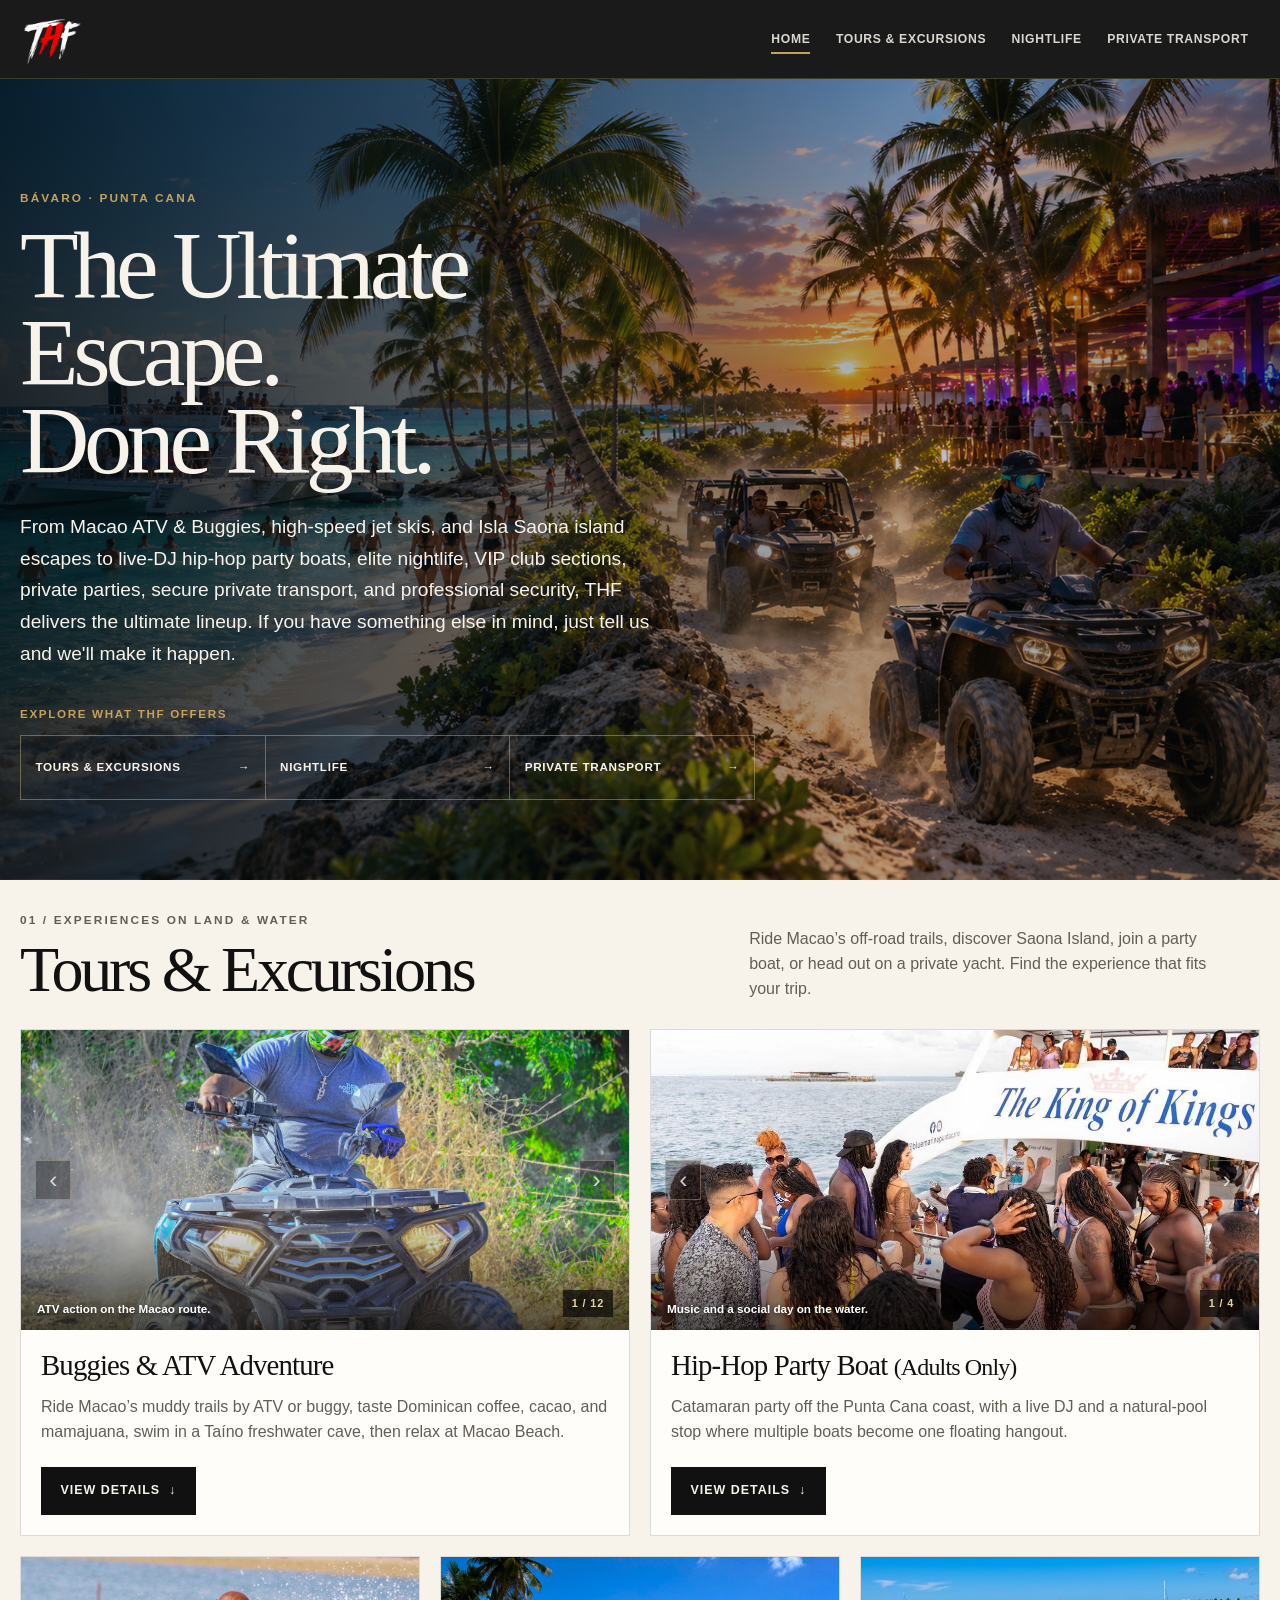
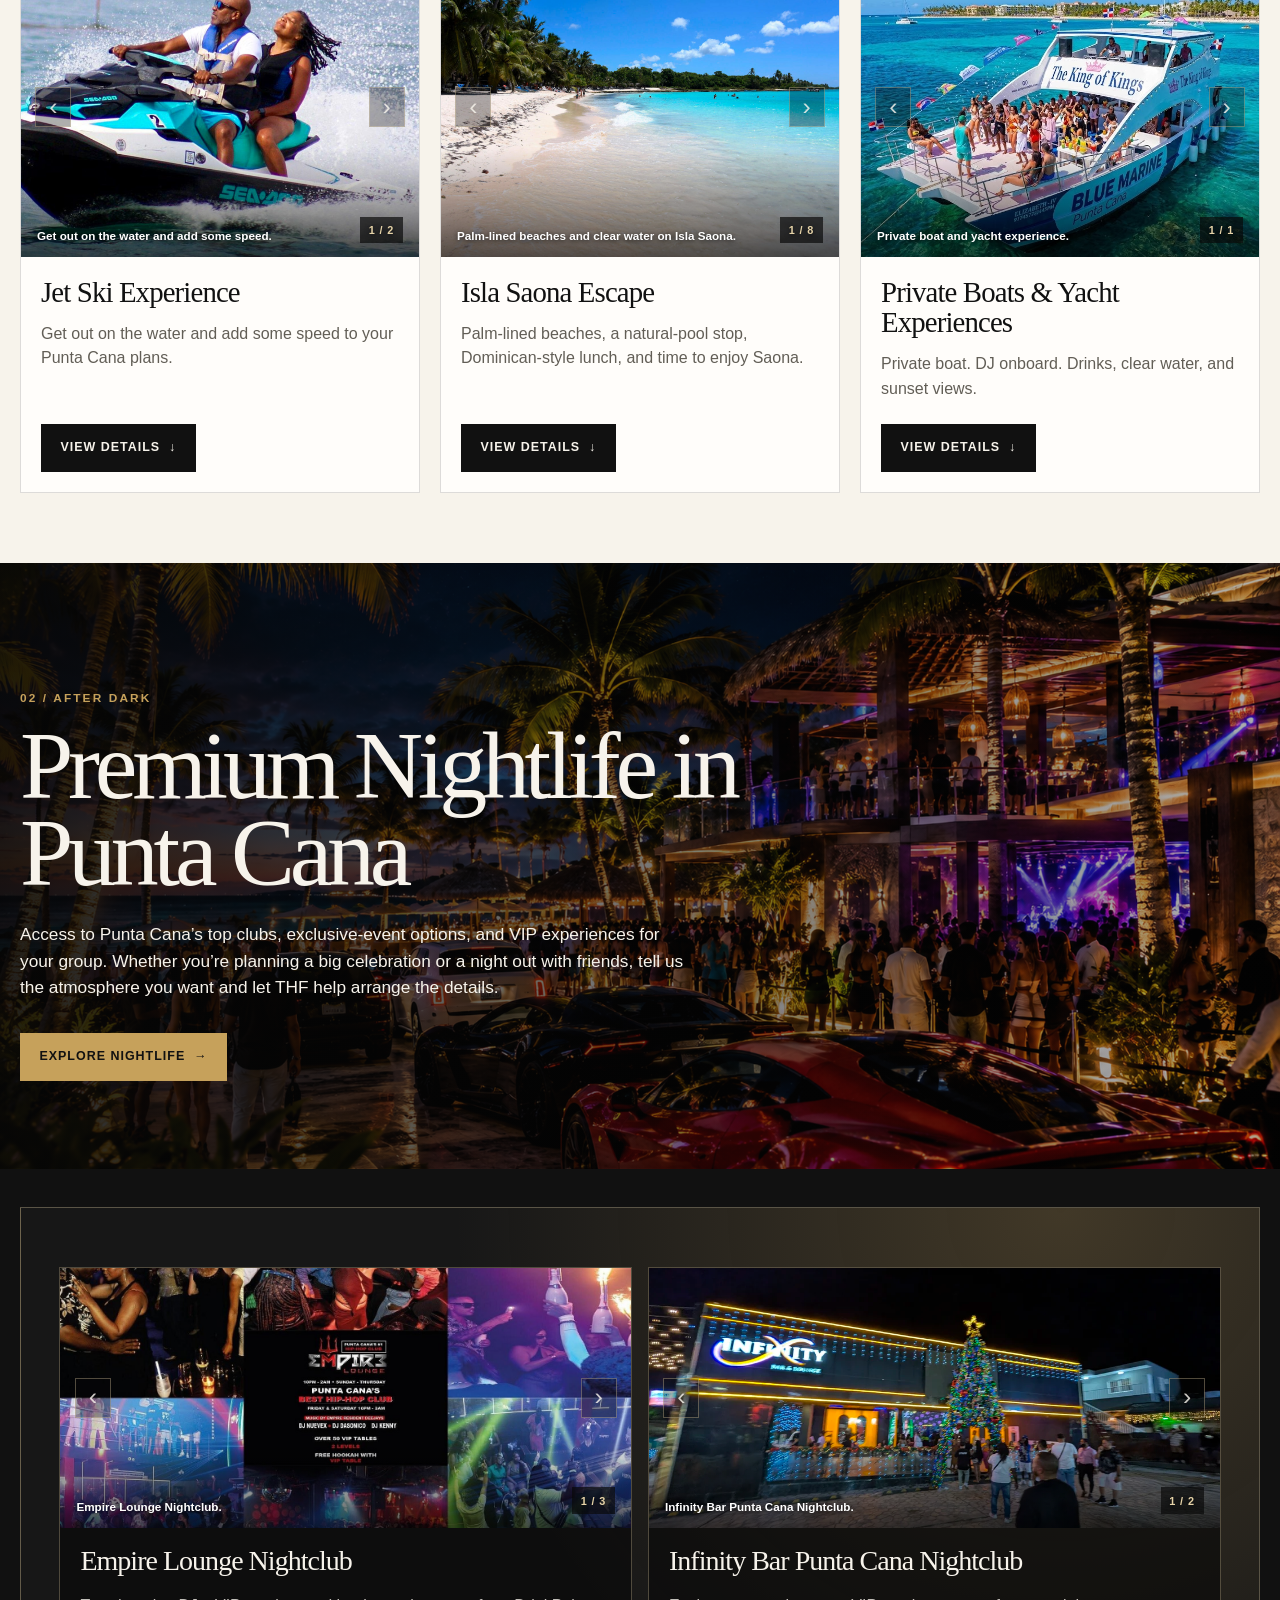
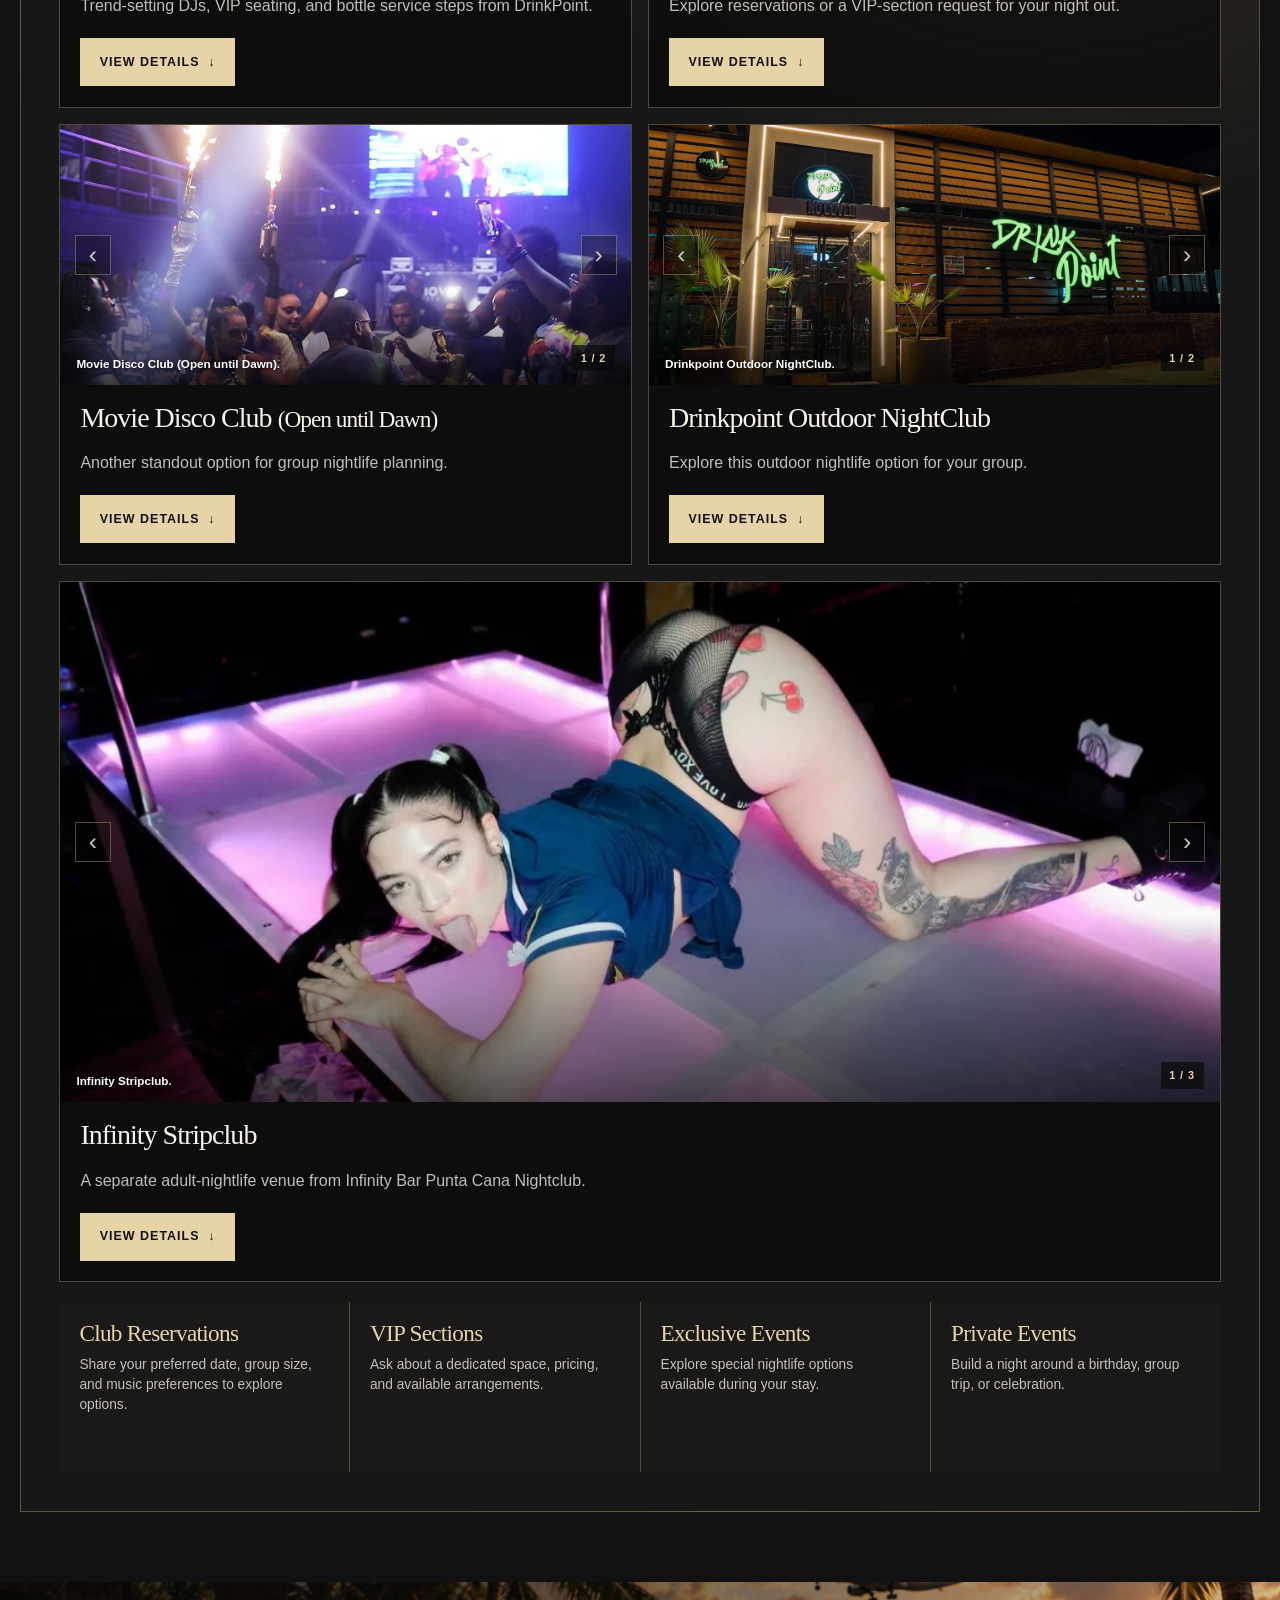
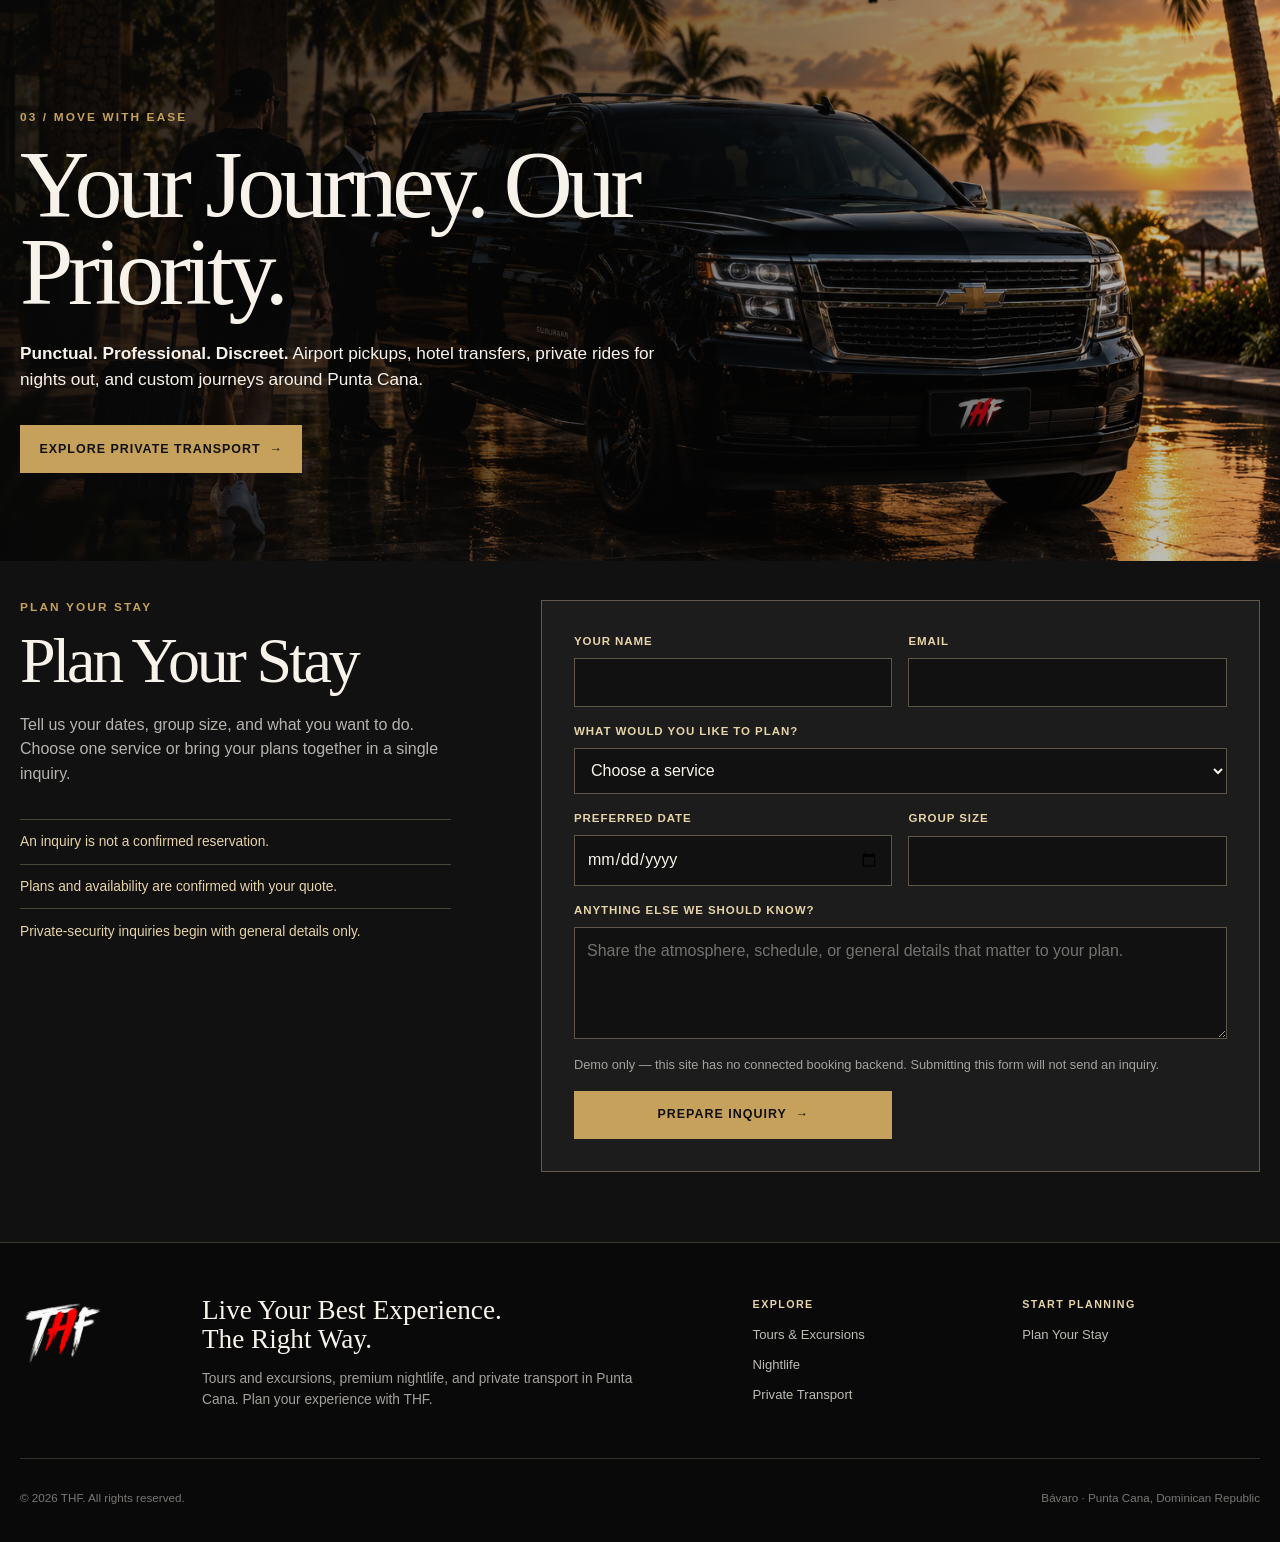
==== index.html @ d37fac27 "Add files via upload" ====
<!doctype html>
<html lang="en">
<head>
  <meta charset="utf-8">
  <meta name="viewport" content="width=device-width, initial-scale=1">
  <meta name="description" content="THF plans tours and excursions, premium nightlife, and private transport in Bávaro and Punta Cana.">
  <title>THF | Punta Cana Experiences</title>
  <link rel="stylesheet" href="styles.css">
  <script src="app.js" defer></script>
</head>
<body>
  <a class="skip-link" href="#main-content">Skip to content</a>
  <header class="site-header">
    <div class="nav-shell">
      <a class="brand" href="index.html" aria-label="THF home"><img src="public/images/THF_LOGO.png" alt="THF"></a>
      <button class="nav-toggle" type="button" data-nav-toggle aria-expanded="false" aria-controls="site-navigation" aria-label="Open navigation"><span></span><span></span><span></span></button>
      <nav class="site-nav" id="site-navigation" data-site-nav aria-label="Main navigation">
        <a href="index.html" aria-current="page">Home</a>
        <a href="tours.html">Tours &amp; Excursions</a>
        <a href="nightlife.html">Nightlife</a>
        <a href="transport.html">Private Transport</a>
      </nav>
    </div>
  </header>

  <main id="main-content" class="main">
    <section class="home-hero" aria-labelledby="hero-heading">
      <div class="hero-inner">
        <div class="hero-content">
          <p class="location">Bávaro · Punta Cana</p>
          <h1 id="hero-heading">The Ultimate Escape.<br>Done Right.</h1>
          <p class="hero-copy">From Macao ATV & Buggies, high-speed jet skis, and Isla Saona island escapes to live-DJ hip-hop party boats, elite nightlife, VIP club sections, private parties, secure private transport, and professional security, THF delivers the ultimate lineup. If you have something else in mind, just tell us and we'll make it happen.</p>
          <nav class="hero-explore" aria-label="Explore THF categories">
            <p>Explore what THF offers</p>
            <div>
              <a href="tours.html">Tours &amp; Excursions <span aria-hidden="true">→</span></a>
              <a href="nightlife.html">Nightlife <span aria-hidden="true">→</span></a>
              <a href="transport.html">Private Transport <span aria-hidden="true">→</span></a>
            </div>
          </nav>
        </div>
      </div>
    </section>

    <section class="section section--ivory" id="tours" aria-labelledby="tours-heading">
      <div class="shell">
        <div class="section-intro">
          <div>
            <p class="eyebrow">01 / Experiences on land &amp; water</p>
            <h2 id="tours-heading">Tours &amp; Excursions</h2>
          </div>
          <p>Ride Macao’s off-road trails, discover Saona Island, join a party boat, or head out on a private yacht. Find the experience that fits your trip.</p>
        </div>
        <div class="service-grid">
          <article class="service-card service-card--half">
            <button class="experience-preview" type="button" data-open-experience="buggies" aria-label="Open Buggies and ATV Adventure details and photos"><img src="public/images/atv1.jpeg" alt="Off-road buggy moving through a muddy trail" loading="lazy"></button>
            <div class="service-card__body">
              <h3>Buggies &amp; ATV Adventure</h3>
              <p>Ride Macao’s muddy trails by ATV or buggy, taste Dominican coffee, cacao, and mamajuana, swim in a Taíno freshwater cave, then relax at Macao Beach.</p>
              <button class="card-link card-link--button" type="button" data-open-experience="buggies">Explore the adventure <span aria-hidden="true">→</span></button>
            </div>
          </article>
          <article class="service-card service-card--half">
            <button class="experience-preview" type="button" data-open-experience="partyboat" aria-label="Open Hip-Hop Party Boat Adults Only details and photos"><img src="public/images/partyboat3.jpg" alt="Guests enjoying a DJ-led party boat on the water" loading="lazy"></button>
            <div class="service-card__body">
              <h3>Hip-Hop Party Boat <small>(Adults Only)</small></h3>
              <p>Catamaran party off the Punta Cana coast, with a live DJ and a natural-pool stop where multiple boats become one floating hangout.</p>
              <button class="card-link card-link--button" type="button" data-open-experience="partyboat">Explore the party boat <span aria-hidden="true">→</span></button>
            </div>
          </article>
          <article class="service-card">
            <button class="experience-preview" type="button" data-open-experience="jetski" aria-label="Open Jet Ski Experience details and photos"><img src="public/images/jetski.jpg" alt="Two riders on a Jet Ski in clear water" loading="lazy"></button>
            <div class="service-card__body">
              <h3>Jet Ski Experience</h3>
              <p>Get out on the water and add some speed to your Punta Cana plans.</p>
              <button class="card-link card-link--button" type="button" data-open-experience="jetski">Explore Jet Skis <span aria-hidden="true">→</span></button>
            </div>
          </article>
          <article class="service-card">
            <button class="experience-preview" type="button" data-open-experience="saona" aria-label="Open Isla Saona Escape details and photos"><img src="public/images/Isla Saona.jpg" alt="Palm-lined shoreline on Isla Saona" loading="lazy"></button>
            <div class="service-card__body">
              <h3>Isla Saona Escape</h3>
              <p>Palm-lined beaches, a natural-pool stop, Dominican-style lunch, and time to enjoy Saona.</p>
              <button class="card-link card-link--button" type="button" data-open-experience="saona">Explore Saona <span aria-hidden="true">→</span></button>
            </div>
          </article>
          <article class="service-card">
            <button class="experience-preview" type="button" data-open-experience="private-yacht" aria-label="Open Private Boats and Yacht Experiences details and photos"><img src="public/images/PrivateYath.avif" alt="Private yacht on clear water in Punta Cana" loading="lazy"></button>
            <div class="service-card__body">
              <h3>Private Boats &amp; Yacht Experiences</h3>
              <p>Private boat. DJ onboard. Drinks, clear water, and sunset views.</p>
              <button class="card-link card-link--button" type="button" data-open-experience="private-yacht">Explore private boats <span aria-hidden="true">→</span></button>
            </div>
          </article>
        </div>
      </div>
    </section>

    <section class="page-hero page-hero--dark page-hero--nightlife home-category-hero" id="nightlife" style="--hero-image: url('public/images/Nightlife.png');" aria-labelledby="nightlife-heading">
      <div class="page-hero-inner"><div class="page-hero-copy">
        <p class="eyebrow">02 / After dark</p>
        <h2 id="nightlife-heading">Premium Nightlife in Punta Cana</h2>
        <p>Access to Punta Cana’s top clubs, exclusive-event options, and VIP experiences for your group. Whether you’re planning a big celebration or a night out with friends, tell us the atmosphere you want and let THF help arrange the details.</p>
        <div class="nightlife-actions"><a class="button" href="nightlife.html">Explore Nightlife <span aria-hidden="true">→</span></a></div>
      </div></div>
    </section>

    <section class="section section--dark home-nightlife-details" aria-label="Nightlife venues and options">
      <div class="shell">
        <div class="nightlife-panel">
          <div class="nightlife-venue-grid" aria-label="Featured Punta Cana nightlife venues">
            <article class="nightlife-venue">
              <button class="experience-preview" type="button" data-open-experience="venue-empire" aria-label="Open Empire Lounge Nightclub details and photos"><img src="public/images/nightlife_Empire_Club.jpg" alt="Empire Lounge Nightclub nightlife scene" loading="lazy"></button>
              <div><h3>Empire Lounge Nightclub</h3><p>Trend-setting DJs, VIP seating, and bottle service steps from DrinkPoint.</p></div>
            </article>
            <article class="nightlife-venue">
              <button class="experience-preview" type="button" data-open-experience="venue-infinity" aria-label="Open Infinity Bar Punta Cana Nightclub details and photos"><img src="public/images/Nightlife_Infinity_Club.webp" alt="Infinity Bar Punta Cana Nightclub nightlife scene" loading="lazy"></button>
              <div><h3>Infinity Bar Punta Cana Nightclub</h3><p>Explore reservations or a VIP-section request for your night out.</p></div>
            </article>
            <article class="nightlife-venue">
              <button class="experience-preview" type="button" data-open-experience="venue-movie" aria-label="Open Movie Disco Club details and photos"><img src="public/images/nightlife_MOVIE_Club.jpg" alt="Movie Disco Club nightlife scene" loading="lazy"></button>
              <div><h3>Movie Disco Club <small>(Open until Dawn)</small></h3><p>Another standout option for group nightlife planning.</p></div>
            </article>
            <article class="nightlife-venue">
              <button class="experience-preview" type="button" data-open-experience="venue-drinkpoint" aria-label="Open Drinkpoint Outdoor NightClub details and photos"><img src="public/images/Nightlife_drinkpoint.webp" alt="Drinkpoint Outdoor NightClub nightlife scene" loading="lazy"></button>
              <div><h3>Drinkpoint Outdoor NightClub</h3><p>Explore this outdoor nightlife option for your group.</p></div>
            </article>
            <article class="nightlife-venue nightlife-venue--wide">
              <button class="experience-preview" type="button" data-open-experience="venue-infinity-stripclub" aria-label="Open Infinity Stripclub details and photos"><img src="public/images/Nightlife_Infinity_Stripclub.webp" alt="Infinity Stripclub interior" loading="lazy"></button>
              <div><h3>Infinity Stripclub</h3><p>A separate adult-nightlife venue from Infinity Bar Punta Cana Nightclub.</p></div>
            </article>
          </div>
          <div class="offer-grid" aria-label="Nightlife offerings">
            <div class="offer"><h3>Club Reservations</h3><p>Share your preferred date, group size, and music preferences to explore options.</p></div>
            <div class="offer"><h3>VIP Sections</h3><p>Ask about a dedicated space, pricing, and available arrangements.</p></div>
            <div class="offer"><h3>Exclusive Events</h3><p>Explore special nightlife options available during your stay.</p></div>
            <div class="offer"><h3>Private Events</h3><p>Build a night around a birthday, group trip, or celebration.</p></div>
          </div>
        </div>
      </div>
    </section>

    <section class="page-hero page-hero--transport home-category-hero" id="transport" style="--hero-image: url('public/images/transport2.png');" aria-labelledby="transport-heading">
      <div class="page-hero-inner"><div class="page-hero-copy">
        <p class="eyebrow">03 / Move with ease</p>
        <h2 id="transport-heading">Your Journey. Our Priority.</h2>
        <p><strong>Punctual. Professional. Discreet.</strong> Airport pickups, hotel transfers, private rides for nights out, and custom journeys around Punta Cana.</p>
        <div class="nightlife-actions"><a class="button" href="transport.html">Explore Private Transport <span aria-hidden="true">→</span></a></div>
      </div></div>
    </section>

    <section class="section inquiry-section" id="inquiry" aria-labelledby="inquiry-heading">
      <div class="shell inquiry-layout">
        <div>
          <p class="eyebrow">Plan Your Stay</p>
          <h2 id="inquiry-heading">Plan Your Stay</h2>
          <p>Tell us your dates, group size, and what you want to do. Choose one service or bring your plans together in a single inquiry.</p>
          <ul class="inquiry-trust">
            <li>An inquiry is not a confirmed reservation.</li>
            <li>Plans and availability are confirmed with your quote.</li>
            <li>Private-security inquiries begin with general details only.</li>
          </ul>
        </div>
        <form class="inquiry-form" data-inquiry-form novalidate>
          <div class="field"><label for="name">Your name</label><input id="name" name="name" autocomplete="name" required></div>
          <div class="field"><label for="email">Email</label><input id="email" name="email" type="email" autocomplete="email" required></div>
          <div class="field field--wide"><label for="service">What would you like to plan?</label>
            <select id="service" name="service" data-service-select required>
              <option value="">Choose a service</option>
              <optgroup label="Tours & Excursions"><option value="buggies-atv">Buggies &amp; ATV Adventure</option><option value="hip-hop-party-boat">Hip-Hop Party Boat (Adults Only)</option><option value="private-yacht">Private Boats &amp; Yacht Experiences</option><option value="jet-ski">Jet Ski Experience</option><option value="isla-saona">Isla Saona Escape</option></optgroup>
              <optgroup label="Nightlife"><option value="club-reservations">Club Reservations</option><option value="vip-sections">VIP Sections</option><option value="private-events">Exclusive Events &amp; Private Celebrations</option><option value="private-security">Private Security</option></optgroup>
              <optgroup label="Private Transport"><option value="airport-pickup">Airport Pickup</option><option value="hotel-transfer">Hotel Transfer</option><option value="night-out-ride">Private Ride for a Night Out</option><option value="custom-journey">Custom Journey</option></optgroup>
            </select>
          </div>
          <div class="field"><label for="date">Preferred date</label><input id="date" name="date" type="date" required></div>
          <div class="field"><label for="group-size">Group size</label><input id="group-size" name="group-size" type="number" min="1" inputmode="numeric" required></div>
          <div class="field field--wide" data-private-boat-field hidden><label for="occasion">Occasion</label><input id="occasion" name="occasion" data-required-for-boat="true" placeholder="Celebration, relaxed cruise, sunset plan…"></div>
          <div class="field field--wide" data-private-boat-field hidden><label for="sunset">Sunset preference <span aria-label="optional">(optional)</span></label><select id="sunset" name="sunset"><option value="">No preference</option><option>Interested in a sunset experience</option><option>Daytime experience preferred</option></select></div>
          <div class="field" data-route-field hidden><label for="pickup">Pickup</label><input id="pickup" name="pickup" data-required-for-route="true" placeholder="Airport, hotel, or starting point"></div>
          <div class="field" data-route-field hidden><label for="destination">Destination</label><input id="destination" name="destination" data-required-for-route="true" placeholder="Where you need to go"></div>
          <div class="field field--wide"><label for="details">Anything else we should know?</label><textarea id="details" name="details" placeholder="Share the atmosphere, schedule, or general details that matter to your plan."></textarea></div>
          <p class="form-note">Demo only — this site has no connected booking backend. Submitting this form will not send an inquiry.</p>
          <button class="button" type="submit">Prepare inquiry <span aria-hidden="true">→</span></button>
          <p class="form-status" data-form-status tabindex="-1" hidden aria-live="polite"></p>
        </form>
      </div>
    </section>
  </main>

  <footer class="site-footer">
    <div class="footer-shell">
      <div class="footer-top">
        <a class="footer-brand" href="index.html" aria-label="THF home"><img src="public/images/THF_LOGO.png" alt="THF"></a>
        <div><p class="footer-claim">Live Your Best Experience.<br>The Right Way.</p><p class="footer-copy">Tours and excursions, premium nightlife, and private transport in Punta Cana. Plan your experience with THF.</p></div>
        <div class="footer-links"><strong>Explore</strong><a href="tours.html">Tours &amp; Excursions</a><a href="nightlife.html">Nightlife</a><a href="transport.html">Private Transport</a></div>
        <div class="footer-links"><strong>Start planning</strong><a href="#inquiry">Plan Your Stay</a></div>
      </div>
      <div class="footer-bottom"><p>© <span data-current-year>2026</span> THF. All rights reserved.</p><p>Bávaro · Punta Cana, Dominican Republic</p></div>
    </div>
  </footer>
</body>
</html>
---- styles.css ----
:root {
  --gold: #c6a15b;
  --champagne: #e6d3a8;
  --deep-gold: #806025;
  --ink: #111111;
  --charcoal: #242424;
  --ivory: #f7f3eb;
  --line: rgba(17, 17, 17, 0.14);
  --muted: #625e56;
  --display: Georgia, 'Times New Roman', serif;
  --sans: 'Segoe UI', Arial, sans-serif;
  color-scheme: light;
}

* { box-sizing: border-box; }
html { scroll-behavior: smooth; }
body {
  margin: 0;
  min-width: 320px;
  background: var(--ivory);
  color: var(--ink);
  font-family: var(--sans);
  font-size: 16px;
  line-height: 1.55;
}
body.menu-open { overflow: hidden; }
img { display: block; max-width: 100%; }
a { color: inherit; text-decoration: none; }
button, input, select, textarea { font: inherit; }
button { cursor: pointer; }
:focus-visible { outline: 3px solid var(--gold); outline-offset: 3px; }

.skip-link {
  position: absolute;
  z-index: 200;
  top: -4rem;
  left: 1rem;
  background: var(--gold);
  color: var(--ink);
  padding: .75rem 1rem;
  font-weight: 800;
}
.skip-link:focus { top: 1rem; }

.site-header {
  position: sticky;
  z-index: 100;
  top: 0;
  background: rgba(17, 17, 17, .96);
  border-bottom: 1px solid rgba(230, 211, 168, .18);
}
.nav-shell {
  width: min(1240px, calc(100% - 2.5rem));
  min-height: 78px;
  margin: 0 auto;
  display: flex;
  align-items: center;
  gap: 1.25rem;
}
.brand {
  width: 80px;
  height: 52px;
  display: grid;
  align-items: center;
  flex: 0 0 auto;
}
.brand img { max-height: 52px; width: auto; object-fit: contain; }
.nav-toggle {
  display: none;
  width: 48px;
  height: 42px;
  margin-left: auto;
  padding: 0;
  color: var(--ivory);
  background: transparent;
  border: 1px solid rgba(230, 211, 168, .45);
}
.nav-toggle span { display: block; width: 19px; height: 1px; margin: 4px auto; background: currentColor; }
.site-nav { display: flex; align-items: center; gap: .15rem; margin-left: auto; }
.site-nav a {
  position: relative;
  padding: 1.05rem .72rem;
  color: rgba(247, 243, 235, .87);
  font-size: .76rem;
  font-weight: 800;
  letter-spacing: .055em;
  text-transform: uppercase;
}
.site-nav a::after {
  position: absolute;
  right: .72rem;
  bottom: .7rem;
  left: .72rem;
  height: 2px;
  content: '';
  background: var(--gold);
  transform: scaleX(0);
  transform-origin: left;
  transition: transform .2s ease;
}
.site-nav a:hover::after, .site-nav a[aria-current='page']::after { transform: scaleX(1); }
.nav-cta { margin-left: .45rem; }

.button {
  display: inline-flex;
  align-items: center;
  justify-content: center;
  min-height: 48px;
  gap: .55rem;
  padding: .8rem 1.15rem;
  border: 1px solid var(--gold);
  color: var(--ink);
  background: var(--gold);
  font-size: .78rem;
  font-weight: 900;
  letter-spacing: .08em;
  text-align: center;
  text-transform: uppercase;
  transition: background .2s ease, border-color .2s ease, color .2s ease, transform .2s ease;
}
.button:hover { transform: translateY(-2px); background: var(--champagne); border-color: var(--champagne); }
.button--outline { color: var(--ivory); background: transparent; border-color: rgba(247, 243, 235, .7); }
.button--outline:hover { color: var(--ink); background: var(--ivory); border-color: var(--ivory); }
.button--dark { color: var(--ivory); background: var(--ink); border-color: var(--ink); }
.button--dark:hover { color: var(--ink); background: var(--champagne); border-color: var(--champagne); }
.button--small { min-height: 40px; padding: .62rem .8rem; font-size: .68rem; }

.page-hero, .home-hero { color: var(--ivory); background-color: var(--ink); }
.home-hero {
  position: relative;
  min-height: min(790px, calc(100svh - 78px));
  display: grid;
  isolation: isolate;
  overflow: hidden;
  background-image: linear-gradient(90deg, rgba(5, 12, 15, .86) 0%, rgba(5, 12, 15, .58) 42%, rgba(5, 12, 15, .25) 73%, rgba(5, 12, 15, .51) 100%), url('public/images/THFMainpage.png');
  background-position: center;
  background-size: cover;
}
.hero-inner {
  width: min(1240px, calc(100% - 2.5rem));
  margin: auto;
  padding: 7rem 0 5rem;
}
.hero-content { max-width: 735px; }
.location, .eyebrow {
  margin: 0 0 1rem;
  color: var(--gold);
  font-size: .74rem;
  font-weight: 900;
  letter-spacing: .18em;
  line-height: 1.25;
  text-transform: uppercase;
}
.hero-content h1, .page-hero h1, h2, h3 { font-family: var(--display); }
.hero-content h1 {
  max-width: 680px;
  margin: 0;
  font-size: clamp(3.4rem, 7.5vw, 6.7rem);
  font-weight: 400;
  letter-spacing: -.055em;
  line-height: .91;
}
.hero-copy {
  max-width: 650px;
  margin: 1.7rem 0 0;
  font-size: clamp(1rem, 1.5vw, 1.2rem);
  line-height: 1.65;
}
.hero-actions { display: flex; flex-wrap: wrap; gap: .8rem; margin-top: 2rem; }
.hero-ledger { display: flex; flex-wrap: wrap; gap: .55rem .8rem; margin: 3.1rem 0 0; padding: 0; list-style: none; }
.hero-ledger li { padding-right: .8rem; border-right: 1px solid rgba(230, 211, 168, .48); color: var(--champagne); font-size: .72rem; font-weight: 800; letter-spacing: .09em; text-transform: uppercase; }
.hero-ledger li:last-child { border: 0; }
.hero-explore { margin-top: 2.25rem; }
.hero-explore > p { margin: 0 0 .7rem; color: var(--gold); font-size: .73rem; font-weight: 900; letter-spacing: .14em; text-transform: uppercase; }
.hero-explore > div { display: grid; grid-template-columns: repeat(3, minmax(0, 1fr)); border-top: 1px solid rgba(230,211,168,.38); border-left: 1px solid rgba(230,211,168,.38); }
.hero-explore a { display: flex; min-height: 64px; align-items: center; justify-content: space-between; gap: .6rem; padding: .8rem .9rem; border-right: 1px solid rgba(230,211,168,.38); border-bottom: 1px solid rgba(230,211,168,.38); color: var(--ivory); font-size: .73rem; font-weight: 900; letter-spacing: .06em; line-height: 1.2; text-transform: uppercase; transition: color .2s ease, background .2s ease; }
.hero-explore a:hover { color: var(--ink); background: var(--gold); }
.footer-explore { padding-block: clamp(3.4rem, 6vw, 5rem); }
.footer-explore .hero-explore { margin: 0; }

.page-hero {
  position: relative;
  overflow: hidden;
  background-image: linear-gradient(90deg, rgba(17,17,17,.94), rgba(17,17,17,.56)), var(--hero-image, none);
  background-position: center;
  background-size: cover;
}
.page-hero--dark { background-image: radial-gradient(circle at 80% 10%, rgba(198,161,91,.28), transparent 28%), linear-gradient(120deg, #080808, #25211a 62%, #111); }
.page-hero--nightlife { background-image: linear-gradient(90deg, rgba(6,6,6,.89) 0%, rgba(6,6,6,.57) 45%, rgba(6,6,6,.3)), var(--hero-image, none); }
.page-hero--light { color: var(--ink); background: linear-gradient(90deg, rgba(247,243,235,.96) 0%, rgba(247,243,235,.76) 44%, rgba(247,243,235,.12) 100%), var(--hero-image, none); background-position: center; background-size: cover; }
.page-hero--transport {
  color: var(--ivory);
  background-image: linear-gradient(90deg, rgba(8,8,8,.90) 0%, rgba(8,8,8,.59) 44%, rgba(8,8,8,.20)), var(--hero-image, none);
  background-repeat: no-repeat;
  background-position: center 68%;
  background-size: cover;
}
.page-hero-inner { width: min(1240px, calc(100% - 2.5rem)); min-height: 485px; margin: 0 auto; padding: 8rem 0 5.5rem; display: flex; align-items: flex-end; }
.page-hero-copy { max-width: 720px; }
.page-hero h1 { margin: 0; font-size: clamp(3.2rem, 7.6vw, 6rem); font-weight: 400; letter-spacing: -.055em; line-height: .91; }
.home-category-hero h2 { max-width: 720px; margin: 0; font-size: clamp(3.2rem, 7.6vw, 6rem); font-weight: 400; letter-spacing: -.055em; line-height: .91; }
.page-hero p:not(.eyebrow) { max-width: 670px; margin: 1.5rem 0 0; font-size: 1.08rem; }
.page-hero--light .eyebrow { color: var(--deep-gold); }

.main { overflow: hidden; }
.section { padding: clamp(3.1rem, 5.5vw, 5.75rem) 0; }
.section--ivory { background: var(--ivory); }
.section--white { background: #fffdfa; }
.section--dark { color: var(--ivory); background: var(--ink); }
.section--charcoal { color: var(--ivory); background: var(--charcoal); }
.page-hero + .section { padding-top: clamp(1.6rem, 3vw, 2.75rem); }
#tours { padding-top: clamp(1.75rem, 3.5vw, 3.25rem); }
.shell { width: min(1240px, calc(100% - 2.5rem)); margin: 0 auto; }
.section-intro { display: grid; grid-template-columns: minmax(0, 1fr) minmax(250px, .75fr); gap: 1.5rem 3rem; align-items: end; margin-bottom: 1.75rem; }
.section-intro--narrow { grid-template-columns: minmax(0, 780px); }
.section-intro .eyebrow { position: relative; top: -.75rem; }
.section-intro h2, .content-title h2 { max-width: 760px; margin: 0; font-size: clamp(2.5rem, 5vw, 4.5rem); font-weight: 400; letter-spacing: -.05em; line-height: .97; }
.section-intro p { max-width: 470px; margin: 0; color: var(--muted); }
.section--dark .section-intro p, .section--charcoal .section-intro p { color: rgba(247,243,235,.71); }
.section--dark .eyebrow, .section--charcoal .eyebrow { color: var(--champagne); }
.content-title { max-width: 780px; }
.content-title p { max-width: 690px; margin: 1.4rem 0 0; font-size: 1.1rem; }

.service-grid { display: grid; grid-template-columns: repeat(12, minmax(0, 1fr)); gap: 1.25rem; }
.service-card { grid-column: span 4; min-height: 390px; display: flex; flex-direction: column; overflow: hidden; background: #fffdfa; border: 1px solid var(--line); }
.service-card--wide { grid-column: span 8; }
.service-card--half { grid-column: span 6; }
.service-card--slim { min-height: 0; }
.service-card__image, .media-frame { position: relative; overflow: hidden; background: var(--charcoal); }
.service-card__image { min-height: 225px; }
.service-card__image img, .media-frame img { width: 100%; height: 100%; object-fit: contain; background: #111; }
.service-card__body { display: flex; flex: 1; flex-direction: column; padding: 1.25rem; }
.service-card__body > .inline-details-trigger { align-self: flex-start; margin-top: auto; }
.service-number { margin: 0 0 .7rem; color: var(--deep-gold); font-size: .72rem; font-weight: 900; letter-spacing: .14em; }
.service-card h3 { margin: 0; font-size: 1.8rem; font-weight: 400; letter-spacing: -.03em; line-height: 1.05; }
.service-card p { margin: .9rem 0 1.4rem; color: var(--muted); }
.card-link { display: inline-flex; align-items: center; gap: .55rem; margin-top: auto; color: var(--deep-gold); font-size: .76rem; font-weight: 900; letter-spacing: .08em; text-transform: uppercase; }
.card-link--button { padding: 0; border: 0; background: transparent; text-align: left; }
.card-link:hover { color: var(--ink); }
.card-link span { font-size: 1.2em; }

.experience-preview {
  position: relative;
  display: block;
  width: 100%;
  min-height: 250px;
  padding: 0;
  overflow: hidden;
  border: 0;
  color: var(--ivory);
  background: #111;
  cursor: zoom-in;
}
.experience-preview img { width: 100%; height: 100%; min-height: 250px; object-fit: contain; background: #111; transition: transform .28s ease; }
.experience-preview::after {
  position: absolute;
  right: 1rem;
  bottom: 1rem;
  padding: .55rem .7rem;
  content: 'View experience + photos';
  color: var(--ink);
  background: var(--gold);
  font-size: .64rem;
  font-weight: 900;
  letter-spacing: .09em;
  text-transform: uppercase;
  opacity: 0;
  transform: translateY(6px);
  transition: opacity .2s ease, transform .2s ease;
}
.experience-preview:hover img, .experience-preview:focus-visible img { transform: scale(1.025); }
.experience-preview:hover::after, .experience-preview:focus-visible::after { opacity: 1; transform: translateY(0); }
.experience-preview--tall, .experience-preview--tall img { min-height: 340px; }
.experience-gallery { position: relative; display: grid; height: 300px; min-height: 0; overflow: hidden; place-items: center; background: transparent; }
.experience-gallery--tall { height: 340px; }
.experience-gallery--feature { height: 520px; }
.experience-gallery--transport { height: 410px; background: #ded9d0; }
.nightlife-venue .experience-gallery { height: 260px; }
.experience-gallery::after { position: absolute; right: 0; bottom: 0; left: 0; z-index: 1; height: 36%; content: ''; pointer-events: none; background: linear-gradient(0deg, rgba(0,0,0,.66), transparent); }
.experience-gallery__image { width: 100%; height: 100%; min-height: 0; padding: 0; border: 0; background: transparent; cursor: zoom-in; }
.experience-gallery__image img { width: 100%; height: 100%; min-height: 0; object-fit: cover; background: transparent; }
.experience-gallery__previous, .experience-gallery__next { position: absolute; z-index: 2; top: 50%; display: grid; width: 36px; height: 40px; place-items: center; padding: 0; border: 1px solid rgba(230,211,168,.34); color: rgba(247,243,235,.82); background: rgba(8,8,8,.32); font-size: 1.55rem; line-height: 1; transform: translateY(-50%); }
.experience-gallery__previous { left: .9rem; }
.experience-gallery__next { right: .9rem; }
.experience-gallery__previous:hover, .experience-gallery__next:hover { color: var(--ink); background: rgba(230,211,168,.95); border-color: var(--champagne); }
.experience-gallery__close { display: none; position: absolute; z-index: 3; top: 1rem; right: 1rem; width: 42px; height: 42px; place-items: center; padding: 0; border: 1px solid rgba(230,211,168,.5); color: var(--ivory); background: rgba(8,8,8,.48); font-size: 2rem; font-weight: 300; line-height: 1; }
.experience-gallery__close:hover { color: var(--ink); background: var(--champagne); }
.experience-gallery__caption, .experience-gallery__counter { position: absolute; z-index: 2; bottom: .85rem; margin: 0; color: #fff; font-size: .73rem; font-weight: 700; line-height: 1.35; text-shadow: 0 1px 5px rgba(0,0,0,.75); }
.experience-gallery__caption { left: 1rem; max-width: calc(100% - 7rem); }
.experience-gallery__counter { right: 1rem; padding: .38rem .55rem; color: var(--champagne); background: rgba(8,8,8,.68); font-size: .68rem; letter-spacing: .08em; }
.service-card .experience-gallery p.experience-gallery__caption, .experience-card .experience-gallery p.experience-gallery__caption, .nightlife-venue .experience-gallery p.experience-gallery__caption { position: absolute; z-index: 2; bottom: .85rem; left: 1rem; display: block; max-width: calc(100% - 7rem); margin: 0; color: #fff; font-size: .73rem; font-weight: 700; line-height: 1.35; text-align: left; text-shadow: 0 1px 5px rgba(0,0,0,.75); }
.service-card .experience-gallery p.experience-gallery__counter, .experience-card .experience-gallery p.experience-gallery__counter, .nightlife-venue .experience-gallery p.experience-gallery__counter { position: absolute; z-index: 2; right: 1rem; bottom: .85rem; margin: 0; color: var(--champagne); }
.experience-gallery:fullscreen { width: 100vw; height: 100vh; max-width: none; max-height: none; background: #050505; }
.experience-gallery:fullscreen .experience-gallery__image, .experience-gallery:fullscreen .experience-gallery__image img { min-height: 100vh; }
.experience-gallery:fullscreen .experience-gallery__image img { object-fit: contain; }
.experience-gallery:fullscreen .experience-gallery__close { display: grid; }
.inline-experience-actions { display: flex; flex-wrap: wrap; gap: .7rem; margin-top: 1.2rem; }
.inline-experience-details { margin-top: 1.35rem; padding-top: 1.3rem; border-top: 1px solid currentColor; }
.inline-experience-details h4 { margin: 0 0 .8rem; font-family: var(--display); font-size: 1.45rem; font-weight: 400; }
.inline-experience-details p { margin: 0 0 .9rem; }
.inline-experience-details__included-heading { margin: 1.25rem 0 .45rem; color: var(--deep-gold); font-family: var(--sans); font-size: .72rem; font-weight: 900; letter-spacing: .1em; text-transform: uppercase; }
.inline-experience-details ul { display: grid; gap: .45rem; margin: 1rem 0; padding: 0; list-style: none; }
.inline-experience-details li { padding-top: .55rem; border-top: 1px solid rgba(128,96,37,.3); }
.inline-experience-details__note { padding: .75rem .9rem; border-left: 3px solid var(--gold); background: rgba(230,211,168,.14); font-size: .86rem; }
.inline-quick-plan { display: grid; gap: .8rem; margin-top: 1.2rem; padding: 1rem; border: 1px solid rgba(128,96,37,.3); background: rgba(230,211,168,.1); }
.inline-quick-plan h5 { margin: 0; font-size: 1rem; font-weight: 800; }
.inline-quick-plan__fields { display: grid; grid-template-columns: repeat(2, minmax(0, 1fr)); gap: .7rem; }
.inline-quick-plan label { display: grid; gap: .35rem; color: currentColor; font-size: .7rem; font-weight: 900; letter-spacing: .06em; text-transform: uppercase; }
.inline-quick-plan select { width: 100%; min-height: 42px; padding: .55rem .65rem; border: 1px solid rgba(128,96,37,.42); border-radius: 0; color: var(--ink); background: #fffdfa; font: inherit; font-size: .9rem; font-weight: 500; letter-spacing: normal; text-transform: none; }
.inline-quick-plan__button { justify-self: start; }
.section--dark .inline-experience-details, .section--charcoal .inline-experience-details { color: rgba(247,243,235,.82); }
.section--dark .inline-experience-details li, .section--charcoal .inline-experience-details li { border-color: rgba(230,211,168,.25); }
.section--dark .inline-quick-plan, .section--charcoal .inline-quick-plan { border-color: rgba(230,211,168,.3); background: rgba(230,211,168,.08); }
.section--dark .inline-details-trigger { color: var(--ink); background: var(--champagne); border-color: var(--champagne); }
.section--dark .inline-details-trigger:hover { color: var(--ivory); background: transparent; border-color: var(--champagne); }
.experience-card { grid-column: span 4; overflow: hidden; border: 1px solid var(--line); background: #fffdfa; }
.experience-card--wide { grid-column: span 6; }
.experience-card__body { display: flex; min-height: 195px; flex-direction: column; padding: 1.25rem; }
.experience-card__body h3 { margin: 0; font-size: 1.85rem; font-weight: 400; letter-spacing: -.035em; line-height: 1.03; }
.experience-card__body p { margin: .85rem 0 1.2rem; color: var(--muted); }
.experience-card__actions { display: flex; flex-wrap: wrap; gap: .65rem; margin-top: auto; }
.experience-card__actions .button { align-self: flex-start; }
.section--dark .experience-card, .section--charcoal .experience-card { border-color: rgba(230,211,168,.23); background: #1b1b1b; }
.section--dark .experience-card__body h3, .section--charcoal .experience-card__body h3 { color: var(--ivory); }
.section--dark .experience-card__body p, .section--charcoal .experience-card__body p { color: rgba(247,243,235,.7); }
.section--dark .experience-card .card-link, .section--charcoal .experience-card .card-link { color: var(--champagne); }

@media (min-width: 781px) {
  .service-card.experience-expanded, .experience-card.experience-expanded { grid-column: 1 / -1; }
  .nightlife-venue.experience-expanded { grid-column: 1 / -1; }
  .nightlife-venue--wide .experience-gallery { height: 520px; }
  .experience-card--stripclub { grid-column: 1 / -1; }
  .experience-card--stripclub .experience-gallery { height: 520px; }
}

.experience-modal {
  width: min(1440px, calc(100% - 2rem));
  max-height: min(92svh, 960px);
  padding: 0;
  overflow: auto;
  border: 1px solid rgba(230,211,168,.55);
  color: var(--ivory);
  background: #141414;
  box-shadow: 0 30px 100px rgba(0,0,0,.58);
}
.experience-modal::backdrop { background: rgba(0,0,0,.82); backdrop-filter: blur(5px); }
.experience-modal__close {
  position: absolute;
  z-index: 4;
  top: .85rem;
  right: .85rem;
  display: grid;
  width: 43px;
  height: 43px;
  place-items: center;
  padding: 0;
  border: 1px solid rgba(230,211,168,.6);
  color: var(--ivory);
  background: rgba(17,17,17,.78);
  font-size: 1.45rem;
}
.experience-modal__close:hover { color: var(--ink); background: var(--gold); border-color: var(--gold); }
.experience-modal__grid { display: grid; grid-template-columns: minmax(0, 1.15fr) minmax(300px, .85fr); min-height: 590px; }
.experience-modal__media { position: relative; display: grid; min-height: 500px; place-items: center; padding: 3.8rem 1.5rem 1.3rem; background: #080808; }
.experience-modal__media img { width: 100%; height: min(67svh, 670px); object-fit: contain; }
.experience-modal__previous, .experience-modal__next {
  position: absolute;
  z-index: 2;
  top: 50%;
  display: grid;
  width: 46px;
  height: 50px;
  place-items: center;
  padding: 0;
  border: 1px solid rgba(230,211,168,.55);
  color: var(--ivory);
  background: rgba(17,17,17,.72);
  font-size: 1.35rem;
  transform: translateY(-50%);
}
.experience-modal__previous { left: .85rem; }
.experience-modal__next { right: .85rem; }
.experience-modal__previous:hover, .experience-modal__next:hover { color: var(--ink); background: var(--gold); border-color: var(--gold); }
.experience-modal__counter { position: absolute; right: 1rem; bottom: 1rem; margin: 0; padding: .42rem .58rem; color: var(--champagne); background: rgba(17,17,17,.74); font-size: .69rem; font-weight: 800; letter-spacing: .1em; text-transform: uppercase; }
.experience-modal__caption { position: absolute; bottom: 1rem; left: 1rem; max-width: calc(100% - 9rem); margin: 0; color: rgba(247,243,235,.75); font-size: .78rem; }
.experience-modal__content { padding: clamp(1.6rem, 4vw, 3rem); }
.experience-modal__content h2 { margin: 0; font-size: clamp(2.35rem, 4vw, 3.9rem); font-weight: 400; letter-spacing: -.05em; line-height: .96; }
.experience-modal__content .eyebrow { margin-bottom: .8rem; }
.experience-modal__lead { margin: 1.25rem 0 0; color: var(--champagne); font-size: 1.1rem; }
.experience-modal__copy { margin-top: 1.25rem; color: rgba(247,243,235,.78); }
.experience-modal__copy p { margin: 0 0 1rem; }
.experience-modal__list { display: grid; gap: .55rem; margin: 1.25rem 0; padding: 0; list-style: none; }
.experience-modal__list li { padding: .75rem 0; border-top: 1px solid rgba(230,211,168,.24); color: rgba(247,243,235,.82); font-size: .9rem; }
.experience-modal__note { margin: 1.35rem 0 0; padding: .85rem .95rem; border-left: 3px solid var(--gold); color: rgba(247,243,235,.7); background: rgba(230,211,168,.08); font-size: .82rem; }
.experience-modal__content .button { margin-top: 1.45rem; }

@media (min-width: 821px) {
  .experience-modal { height: min(88svh, 900px); overflow: hidden; }
  .experience-modal__grid { grid-template-columns: minmax(0, 1fr) minmax(500px, 1fr); min-height: 0; height: 100%; }
  .experience-modal__media { min-height: 0; height: 100%; }
  .experience-modal__media img { height: min(68svh, 730px); }
  .experience-modal__content { height: 100%; overflow-y: auto; padding: clamp(2rem, 3.2vw, 3.5rem); }
}

.fallback-art {
  position: relative;
  min-height: 225px;
  overflow: hidden;
  color: var(--champagne);
  background: radial-gradient(circle at 15% 15%, rgba(230,211,168,.18), transparent 30%), linear-gradient(140deg, #1c1c19, #0d0d0c 67%);
}
.fallback-art::before, .fallback-art::after { position: absolute; content: ''; border: 1px solid rgba(230,211,168,.48); }
.fallback-art::before { top: 22%; left: 16%; width: 58%; height: 45%; transform: rotate(-15deg); }
.fallback-art::after { right: -8%; bottom: -26%; width: 65%; height: 86%; border-radius: 50%; }
.fallback-art span { position: absolute; z-index: 1; bottom: 1rem; left: 1.1rem; padding: .35rem .5rem; border: 1px solid rgba(230,211,168,.4); color: var(--champagne); font-size: .65rem; font-weight: 800; letter-spacing: .12em; text-transform: uppercase; }
.fallback-art--water { background: radial-gradient(circle at 73% 22%, rgba(230,211,168,.25), transparent 20%), linear-gradient(155deg, #5b6c67, #263330 52%, #111); }
.fallback-art--night { background: radial-gradient(circle at 66% 40%, rgba(198,161,91,.49), transparent 5%), radial-gradient(circle at 34% 25%, rgba(198,161,91,.18), transparent 14%), linear-gradient(145deg, #080808, #2e2517); }
.fallback-art--security { background: linear-gradient(145deg, #111, #181818 60%, #4b3a1b); }

.private-feature { display: grid; grid-template-columns: minmax(0, 1.13fr) minmax(310px, .87fr); gap: clamp(1.5rem, 3.5vw, 3.75rem); align-items: center; }
.private-feature__visual { position: relative; min-height: 520px; padding: clamp(1.5rem, 4vw, 3rem); display: flex; align-items: flex-end; background: radial-gradient(circle at 72% 24%, rgba(230,211,168,.55), transparent 10%), radial-gradient(circle at 83% 18%, rgba(198,161,91,.26), transparent 18%), linear-gradient(150deg, #3b514f 0%, #1d2927 48%, #111 100%); }
.private-feature__visual > img { position: absolute; inset: 0; width: 100%; height: 100%; min-height: 0; object-fit: contain; }
.private-feature__visual::before { position: absolute; }
.private-feature__stamp { position: relative; z-index: 1; max-width: 290px; padding: 1.1rem; border: 1px solid rgba(230,211,168,.65); color: var(--champagne); background: rgba(17,17,17,.63); backdrop-filter: blur(6px); }
.private-feature__stamp strong { display: block; margin-top: .3rem; color: var(--ivory); font-family: var(--display); font-size: 1.85rem; font-weight: 400; line-height: 1.02; }
.private-feature__content h2 { margin: 0; font-family: var(--display); font-size: clamp(2.7rem, 4.7vw, 4.5rem); font-weight: 400; letter-spacing: -.05em; line-height: .98; }
.private-feature__content > p { margin: 1.25rem 0 0; font-size: 1.06rem; }
.feature-list { display: grid; grid-template-columns: repeat(2, minmax(0, 1fr)); gap: .9rem; margin: 2rem 0; padding: 0; list-style: none; }
.feature-list li { min-height: 78px; padding: .95rem; border-top: 1px solid rgba(230,211,168,.35); color: var(--champagne); font-size: .86rem; }
.feature-list strong { display: block; margin-bottom: .16rem; color: var(--ivory); font-size: .67rem; letter-spacing: .1em; text-transform: uppercase; }
.booking-note { margin: 1.35rem 0 0; padding: 1rem 1.1rem; border-left: 3px solid var(--gold); color: rgba(247,243,235,.78); font-size: .88rem; }
.booking-note--light { color: var(--muted); border-color: var(--deep-gold); }

.nightlife-panel { position: relative; overflow: hidden; padding: clamp(1.4rem, 3vw, 3.25rem); border: 1px solid rgba(230,211,168,.32); background: radial-gradient(circle at 84% 0, rgba(198,161,91,.24), transparent 28%), #171717; }
.nightlife-panel::after { position: absolute; right: -12%; bottom: -36%; width: 48%; aspect-ratio: 1; content: ''; border: 1px solid rgba(230,211,168,.25); border-radius: 50%; }
.nightlife-panel__inner { position: relative; z-index: 1; max-width: 750px; }
.nightlife-panel h2 { margin: 0; font-size: clamp(2.6rem, 5vw, 4.7rem); font-weight: 400; letter-spacing: -.05em; line-height: .97; }
.nightlife-panel p { max-width: 680px; margin: 1.2rem 0 0; color: rgba(247,243,235,.77); }
.nightlife-actions { display: flex; flex-wrap: wrap; gap: .8rem; margin-top: 2rem; }
.nightlife-venue-grid { display: grid; grid-template-columns: repeat(2, minmax(0, 1fr)); gap: 1rem; margin-top: 1.25rem; }
.nightlife-venue { overflow: hidden; border: 1px solid rgba(230,211,168,.3); background: rgba(8,8,8,.64); }
.nightlife-venue--wide { grid-column: span 2; }
.nightlife-venue .experience-preview { min-height: 260px; }
.nightlife-venue .experience-preview img { min-height: 260px; }
.nightlife-venue > div { padding: 1.2rem 1.25rem 1.3rem; }
.nightlife-venue .service-number { margin: 0 0 .55rem; color: var(--gold); font-size: .66rem; font-weight: 900; letter-spacing: .12em; text-transform: uppercase; }
.nightlife-venue h3 { margin: 0; color: var(--ivory); font-size: 1.75rem; font-weight: 400; letter-spacing: -.035em; line-height: 1; }
.nightlife-venue > div > p:last-child { margin: .65rem 0 0; color: rgba(247,243,235,.68); font-size: .9rem; line-height: 1.5; }
.offer-grid { display: grid; grid-template-columns: repeat(4, minmax(0, 1fr)); gap: 1px; margin-top: 1.25rem; background: rgba(230,211,168,.28); }
.offer { min-height: 170px; padding: 1.25rem; background: rgba(17,17,17,.85); }
.offer h3 { margin: 0; color: var(--champagne); font-size: 1.45rem; font-weight: 400; letter-spacing: -.03em; line-height: 1; }
.offer p { margin-top: .6rem; font-size: .86rem; line-height: 1.45; }

.transport-split { display: grid; grid-template-columns: minmax(0, .9fr) minmax(0, 1.1fr); gap: clamp(2rem, 5vw, 5.5rem); align-items: center; }
.transport-split__image { min-height: 410px; background: #ded9d0; }
.transport-split__image img { width: 100%; height: 100%; object-fit: contain; object-position: center 78%; }
.transport-branding-visible { object-position: center 78% !important; }
.transport-split h2 { margin: 0; font-size: clamp(2.7rem, 5vw, 4.5rem); font-weight: 400; letter-spacing: -.05em; line-height: .98; }
.transport-split p { max-width: 580px; margin: 1.2rem 0 0; font-size: 1.08rem; }
.pill-row { display: flex; flex-wrap: wrap; gap: .5rem; margin: 1.6rem 0 2rem; padding: 0; list-style: none; }
.pill-row li { padding: .45rem .68rem; border: 1px solid rgba(128,96,37,.46); color: var(--deep-gold); font-size: .68rem; font-weight: 900; letter-spacing: .08em; text-transform: uppercase; }

.category-rail { display: grid; grid-template-columns: repeat(3, 1fr); border-top: 1px solid var(--line); border-left: 1px solid var(--line); }
.category-rail a { min-height: 160px; padding: 1.35rem; border-right: 1px solid var(--line); border-bottom: 1px solid var(--line); background: #fffdfa; transition: background .2s ease; }
.category-rail a:hover { background: var(--champagne); }
.category-rail small { display: block; color: var(--deep-gold); font-size: .68rem; font-weight: 900; letter-spacing: .12em; }
.category-rail strong { display: block; margin-top: .75rem; font-family: var(--display); font-size: 1.55rem; font-weight: 400; line-height: 1.05; }

.detail-grid { display: grid; grid-template-columns: minmax(0, 1.1fr) minmax(300px, .9fr); gap: clamp(2rem, 5vw, 5.5rem); align-items: start; }
.detail-copy h2 { margin: 0; font-size: clamp(2.4rem, 4.8vw, 4.25rem); font-weight: 400; letter-spacing: -.05em; line-height: .98; }
.detail-copy h3 { margin: 2rem 0 .7rem; color: var(--deep-gold); font-size: 1.6rem; font-weight: 400; }
.detail-copy p { max-width: 700px; margin: 0 0 1rem; }
.choice-list { display: grid; grid-template-columns: repeat(2, minmax(0, 1fr)); gap: .8rem; margin: 1.1rem 0 1.45rem; }
.choice-list > div { padding: 1rem; border: 1px solid rgba(128,96,37,.26); background: rgba(255,253,250,.6); }
.choice-list h4 { margin: 0; color: var(--deep-gold); font-size: .73rem; letter-spacing: .09em; text-transform: uppercase; }
.choice-list p { margin: .45rem 0 0; color: var(--muted); font-size: .89rem; }
.note-box { padding: 1.4rem; border: 1px solid rgba(128,96,37,.32); background: rgba(230,211,168,.24); }
.note-box h3 { margin: 0 0 .55rem; font-family: var(--sans); font-size: .78rem; letter-spacing: .09em; text-transform: uppercase; }
.note-box p { margin: 0; font-size: .91rem; }
.stack { display: grid; gap: 1rem; }
.stack-card { padding: 1.25rem; border-top: 2px solid var(--gold); background: #fffdfa; box-shadow: 0 10px 30px rgba(17,17,17,.05); }
.transport-option { grid-column: span 4; }
.transport-option--wide { grid-column: span 6; }
.stack-card h3 { margin: 0; font-size: 1.55rem; font-weight: 400; letter-spacing: -.03em; }
.stack-card p { margin: .7rem 0 0; color: var(--muted); font-size: .93rem; }
.label { display: inline-block; margin: 0 0 .55rem; color: var(--deep-gold); font-size: .66rem; font-weight: 900; letter-spacing: .1em; text-transform: uppercase; }
.split-media { display: grid; grid-template-columns: repeat(2, minmax(0, 1fr)); gap: 1rem; }
.split-media .media-frame { min-height: 330px; }
.media-caption { margin: .65rem 0 0; color: var(--muted); font-size: .78rem; }

.tour-gallery-block { margin-top: clamp(2.2rem, 5vw, 4.5rem); }
.tour-gallery-head { display: flex; align-items: end; justify-content: space-between; gap: 1rem; margin-bottom: 1rem; }
.tour-gallery-head .eyebrow { margin: 0; }
.tour-gallery-hint { margin: .3rem 0 0; color: var(--muted); font-size: .82rem; }
.section--dark .tour-gallery-hint, .section--charcoal .tour-gallery-hint { color: rgba(247,243,235,.65); }
.gallery-controls { display: flex; gap: .55rem; flex: 0 0 auto; }
.gallery-control { display: grid; width: 44px; height: 44px; place-items: center; padding: 0; border: 1px solid rgba(128,96,37,.48); color: var(--deep-gold); background: transparent; font-size: 1.3rem; transition: background .2s ease, color .2s ease, border-color .2s ease; }
.gallery-control:hover { border-color: var(--gold); color: var(--ink); background: var(--gold); }
.section--dark .gallery-control, .section--charcoal .gallery-control { border-color: rgba(230,211,168,.54); color: var(--champagne); }
.section--dark .gallery-control:hover, .section--charcoal .gallery-control:hover { color: var(--ink); background: var(--champagne); border-color: var(--champagne); }
.tour-gallery { display: flex; gap: 1rem; overflow-x: auto; overscroll-behavior-x: contain; padding: .2rem 0 1rem; scroll-behavior: smooth; scroll-snap-type: x mandatory; scrollbar-color: var(--gold) transparent; scrollbar-width: thin; }
.tour-gallery::-webkit-scrollbar { height: 8px; }
.tour-gallery::-webkit-scrollbar-track { background: rgba(128,96,37,.12); }
.tour-gallery::-webkit-scrollbar-thumb { background: var(--gold); }
.tour-gallery figure { flex: 0 0 min(76vw, 460px); margin: 0; scroll-snap-align: start; }
.tour-gallery .media-frame { min-height: 315px; aspect-ratio: 4 / 3; }
.tour-gallery figcaption { margin: .7rem 0 0; color: var(--muted); font-size: .79rem; }
.section--dark .tour-gallery figcaption, .section--charcoal .tour-gallery figcaption { color: rgba(247,243,235,.66); }
.asset-pending { display: grid; min-height: 185px; place-content: center; padding: 1.5rem; border: 1px solid rgba(128,96,37,.34); text-align: center; background: rgba(230,211,168,.18); }
.asset-pending strong { font-family: var(--display); font-size: 1.65rem; font-weight: 400; letter-spacing: -.03em; }
.asset-pending p { max-width: 560px; margin: .65rem 0 0; color: var(--muted); font-size: .88rem; }
.asset-pending--dark { border-color: rgba(230,211,168,.35); color: var(--ivory); background: rgba(17,17,17,.25); }
.asset-pending--dark p { color: rgba(247,243,235,.68); }

.inquiry-section { color: var(--ivory); background: var(--ink); }
.inquiry-layout { display: grid; grid-template-columns: minmax(0, .75fr) minmax(420px, 1.25fr); gap: clamp(2rem, 7vw, 8rem); align-items: start; }
.inquiry-layout h2 { margin: 0; font-size: clamp(2.6rem, 5vw, 4.4rem); font-weight: 400; letter-spacing: -.05em; line-height: .96; }
.inquiry-layout > div > p:not(.eyebrow) { max-width: 420px; margin: 1.3rem 0 0; color: rgba(247,243,235,.72); }
.inquiry-trust { margin: 2rem 0 0; padding: 0; list-style: none; }
.inquiry-trust li { padding: .7rem 0; border-top: 1px solid rgba(230,211,168,.27); color: var(--champagne); font-size: .86rem; }
.inquiry-form { display: grid; grid-template-columns: repeat(2, minmax(0, 1fr)); gap: 1rem; padding: clamp(1.25rem, 3vw, 2rem); border: 1px solid rgba(230,211,168,.34); background: #1c1c1c; }
.field { display: grid; gap: .45rem; }
.field--wide { grid-column: 1 / -1; }
.field label { color: var(--champagne); font-size: .72rem; font-weight: 900; letter-spacing: .08em; text-transform: uppercase; }
.field input, .field select, .field textarea { width: 100%; min-height: 46px; padding: .7rem .75rem; border: 1px solid rgba(230,211,168,.36); border-radius: 0; color: var(--ivory); background: #111; }
.field textarea { min-height: 112px; resize: vertical; }
.field input::placeholder, .field textarea::placeholder { color: rgba(247,243,235,.43); }
.field select option { color: var(--ink); background: #fff; }
.field[hidden] { display: none; }
.form-note, .form-status { grid-column: 1 / -1; margin: 0; font-size: .8rem; }
.form-note { color: rgba(247,243,235,.62); }
.form-status { min-height: 1.2rem; color: var(--champagne); }
.form-status[hidden] { display: none; }
.form-status[data-state='warning'] { padding: .75rem; border-left: 3px solid var(--gold); background: rgba(198,161,91,.11); }

.page-cta { padding: 2.3rem; color: var(--ivory); background: var(--charcoal); border-left: 4px solid var(--gold); }
.page-cta h2 { margin: 0; font-size: clamp(2rem, 4vw, 3.25rem); font-weight: 400; letter-spacing: -.045em; line-height: 1; }
.page-cta p { max-width: 650px; margin: .8rem 0 1.4rem; color: rgba(247,243,235,.73); }

.site-footer { color: var(--ivory); background: #090909; border-top: 1px solid rgba(230,211,168,.23); }
.footer-shell { width: min(1240px, calc(100% - 2.5rem)); margin: 0 auto; padding: 3.3rem 0 1.5rem; }
.footer-top { display: grid; grid-template-columns: 150px minmax(0, 1.2fr) repeat(2, minmax(120px, .55fr)); gap: 2rem; }
.footer-brand img { width: 92px; height: 68px; object-fit: contain; object-position: left center; }
.footer-claim { max-width: 390px; margin: 0; font-family: var(--display); font-size: 1.7rem; line-height: 1.05; }
.footer-copy { max-width: 440px; margin: .9rem 0 0; color: rgba(247,243,235,.65); font-size: .86rem; }
.footer-links { display: grid; align-content: start; gap: .6rem; }
.footer-links strong { margin-bottom: .2rem; color: var(--champagne); font-size: .67rem; letter-spacing: .13em; text-transform: uppercase; }
.footer-links a { color: rgba(247,243,235,.76); font-size: .82rem; }
.footer-links a:hover { color: var(--gold); }
.footer-bottom { display: flex; justify-content: space-between; gap: 1rem; margin-top: 3rem; padding-top: 1.1rem; border-top: 1px solid rgba(230,211,168,.19); color: rgba(247,243,235,.47); font-size: .73rem; }

@media (max-width: 1000px) {
  .site-nav { gap: 0; }
  .site-nav a { padding: 1rem .45rem; font-size: .66rem; }
  .site-nav a::after { right: .45rem; left: .45rem; }
  .nav-cta { padding-inline: .75rem; font-size: .65rem; }
  .offer-grid { grid-template-columns: repeat(2, minmax(0, 1fr)); }
  .inquiry-layout { grid-template-columns: 1fr; gap: 2.5rem; }
}

@media (max-width: 780px) {
  .nav-shell { width: min(100% - 1.5rem, 1240px); min-height: 69px; }
  .brand { width: 67px; height: 46px; }
  .brand img { max-height: 46px; }
  .nav-toggle { display: block; }
  .site-nav { position: absolute; top: 100%; right: 0; left: 0; display: none; max-height: calc(100svh - 69px); gap: .25rem; padding: .65rem .75rem 1rem; overflow-y: auto; border-top: 1px solid rgba(230,211,168,.18); background: #111; }
  .site-nav.is-open { display: grid; }
  .site-nav a { padding: .95rem .7rem; border: 1px solid rgba(230,211,168,.17); font-size: .75rem; }
  .site-nav a::after { right: auto; bottom: .45rem; left: .4rem; width: 36px; }
  .nav-cta { margin: .55rem .4rem 0; }
  .hero-inner, .page-hero-inner, .shell, .footer-shell { width: min(100% - 1.5rem, 1240px); }
  .home-hero { min-height: 760px; background-image: linear-gradient(0deg, rgba(5, 12, 15, .9) 0%, rgba(5, 12, 15, .53) 74%, rgba(5,12,15,.38)), url('public/images/THFMainpage.png'); background-position: 58% center; }
  .hero-inner { padding: 6rem 0 2.8rem; display: flex; align-items: flex-end; }
  .hero-content h1 { font-size: clamp(3.3rem, 14vw, 5rem); }
  .hero-copy { font-size: 1rem; }
  .hero-ledger { margin-top: 2rem; }
  .hero-explore { margin-top: 1.8rem; }
  .hero-explore > div { grid-template-columns: 1fr; }
  .page-hero-inner { min-height: 430px; padding: 6rem 0 3rem; }
  .page-hero--light { background-image: linear-gradient(0deg, rgba(247,243,235,.98), rgba(247,243,235,.76) 63%, rgba(247,243,235,.2)), var(--hero-image, none); }
  .page-hero--transport { background-position: center 68%; background-size: cover; }
  .section-intro, .detail-grid, .private-feature, .transport-split { grid-template-columns: 1fr; }
  .section-intro { gap: 1.15rem; }
  .service-card, .service-card--wide, .service-card--half { grid-column: span 12; min-height: 0; }
  .experience-card, .experience-card--wide { grid-column: span 12; }
  .transport-option, .transport-option--wide { grid-column: span 12; }
  .service-card__image, .fallback-art { min-height: 255px; }
  .experience-preview, .experience-preview img { min-height: 260px; }
  .experience-preview--tall, .experience-preview--tall img { min-height: 300px; }
  .experience-gallery, .experience-gallery--tall, .experience-gallery--feature, .experience-gallery--transport, .nightlife-venue .experience-gallery { height: auto; min-height: 0; aspect-ratio: 16 / 9; }
  .experience-gallery__image img { object-fit: cover; }
  .experience-gallery__previous, .experience-gallery__next { width: 34px; height: 38px; }
  .experience-gallery__caption { position: absolute !important; z-index: 4 !important; bottom: .8rem !important; left: .8rem !important; display: block; max-width: calc(100% - 6.5rem); margin: 0; color: #fff !important; opacity: 1; font-size: .72rem; font-weight: 800; line-height: 1.35; text-align: left; text-shadow: 0 2px 7px rgba(0,0,0,.9); }
  .experience-gallery__counter { z-index: 4; right: .8rem; bottom: .8rem; }
  .inline-details-trigger { align-self: center; justify-self: center; margin-right: auto; margin-left: auto; }
  .experience-card__actions, .inline-experience-actions { justify-content: center; }
  .detail-copy p:has(> .inline-details-trigger) { text-align: center; }
  .private-feature__content > .inline-details-trigger { display: flex; width: fit-content; }
  .private-feature__visual { min-height: 350px; }
  .feature-list { grid-template-columns: 1fr; }
  .offer-grid { margin-top: 2rem; }
  .nightlife-venue-grid { grid-template-columns: 1fr; margin-top: 2rem; }
  .nightlife-venue--wide { grid-column: auto; }
  .transport-split__image { min-height: 320px; order: -1; }
  .category-rail { grid-template-columns: 1fr; }
  .category-rail a { min-height: 0; }
  .split-media { grid-template-columns: 1fr; }
  .split-media .media-frame { min-height: 260px; }
  .choice-list { grid-template-columns: 1fr; }
  .tour-gallery .media-frame { min-height: 290px; }
  .footer-top { grid-template-columns: 1fr 1fr; gap: 2rem 1rem; }
  .footer-brand { grid-column: 1 / -1; }
  .footer-bottom { display: block; }
  .footer-bottom p + p { margin-top: .4rem; }
}

@media (max-width: 820px) {
  .experience-modal { width: min(100% - .7rem, 720px); }
  .experience-modal__grid { grid-template-columns: 1fr; }
  .experience-modal__media { min-height: min(55svh, 480px); padding-top: 3.2rem; }
  .experience-modal__media img { height: min(52svh, 480px); }
}

@media (max-width: 520px) {
  .home-hero { min-height: 710px; }
  .hero-actions, .nightlife-actions { display: grid; grid-template-columns: 1fr; }
  .hero-actions .button, .nightlife-actions .button { width: 100%; }
  .hero-ledger { display: grid; grid-template-columns: 1fr 1fr; }
  .hero-ledger li { padding-right: 0; border-right: 0; }
  .experience-gallery, .experience-gallery--tall, .experience-gallery--feature, .experience-gallery--transport, .nightlife-venue .experience-gallery { height: auto; min-height: 0; aspect-ratio: 16 / 9; }
  .experience-gallery__previous { left: .55rem; }
  .experience-gallery__next { right: .55rem; }
  .experience-gallery__caption { position: absolute !important; z-index: 4 !important; bottom: .8rem !important; left: .8rem !important; display: block; max-width: calc(100% - 6.5rem); margin: 0; color: #fff !important; opacity: 1; font-size: .72rem; font-weight: 800; line-height: 1.35; text-align: left; text-shadow: 0 2px 7px rgba(0,0,0,.9); }
  .experience-gallery__counter { z-index: 4; right: .8rem; bottom: .8rem; }
  .inline-experience-actions { display: grid; grid-template-columns: 1fr; }
  .inline-quick-plan__fields { grid-template-columns: 1fr; }
  .inline-quick-plan__button { width: 100%; }
  .section { padding: 3.15rem 0; }
  .page-hero + .section { padding-top: 1.8rem; }
  .offer-grid { grid-template-columns: 1fr; }
  .inquiry-form { grid-template-columns: 1fr; }
  .field--wide { grid-column: auto; }
  .tour-gallery-head { align-items: start; flex-direction: column; }
  .tour-gallery figure { flex-basis: min(84vw, 360px); }
  .tour-gallery .media-frame { min-height: 255px; }
  .footer-top { grid-template-columns: 1fr; }
  .experience-modal__previous, .experience-modal__next { width: 40px; height: 44px; }
  .experience-modal__previous { left: .5rem; }
  .experience-modal__next { right: .5rem; }
  .experience-modal__caption { bottom: .7rem; left: .75rem; font-size: .7rem; }
  .experience-modal__counter { right: .75rem; bottom: .7rem; }
}

@media (prefers-reduced-motion: reduce) {
  html { scroll-behavior: auto; }
  *, *::before, *::after { transition-duration: .01ms !important; animation-duration: .01ms !important; animation-iteration-count: 1 !important; }
}
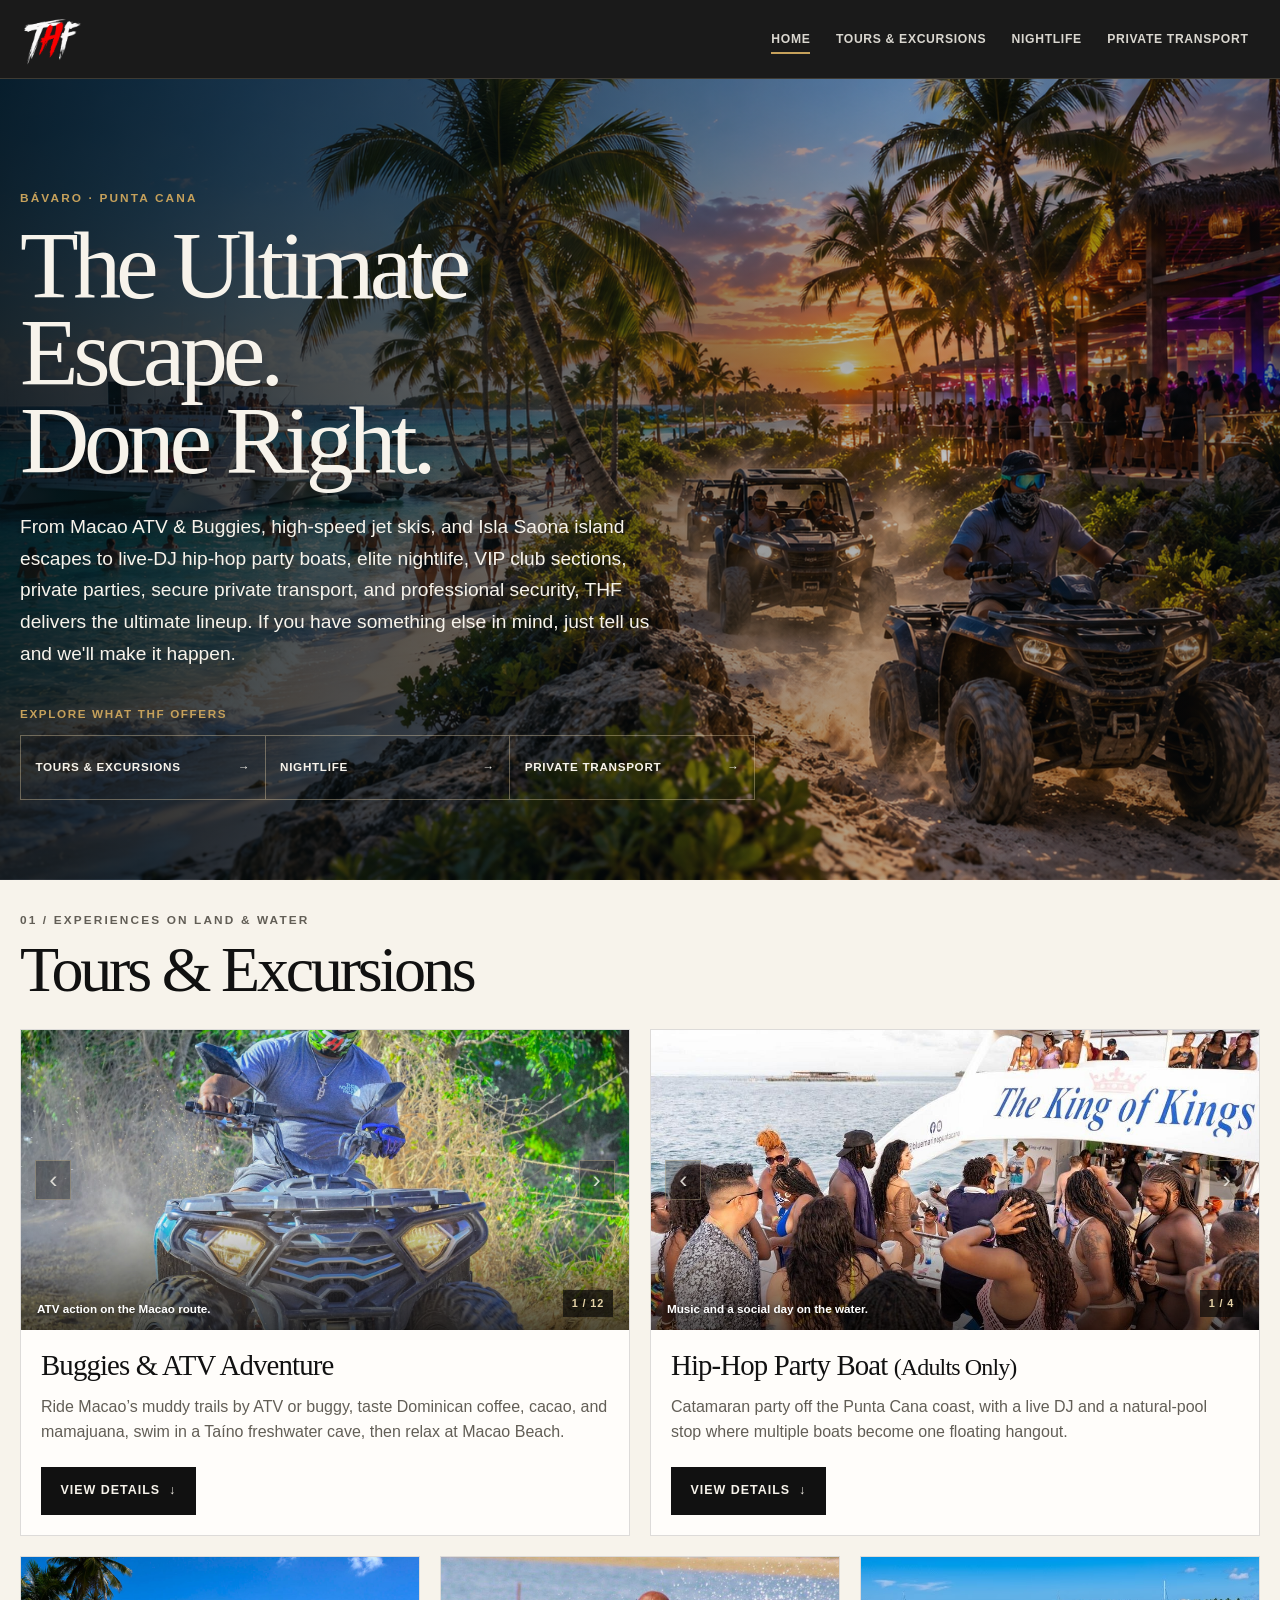
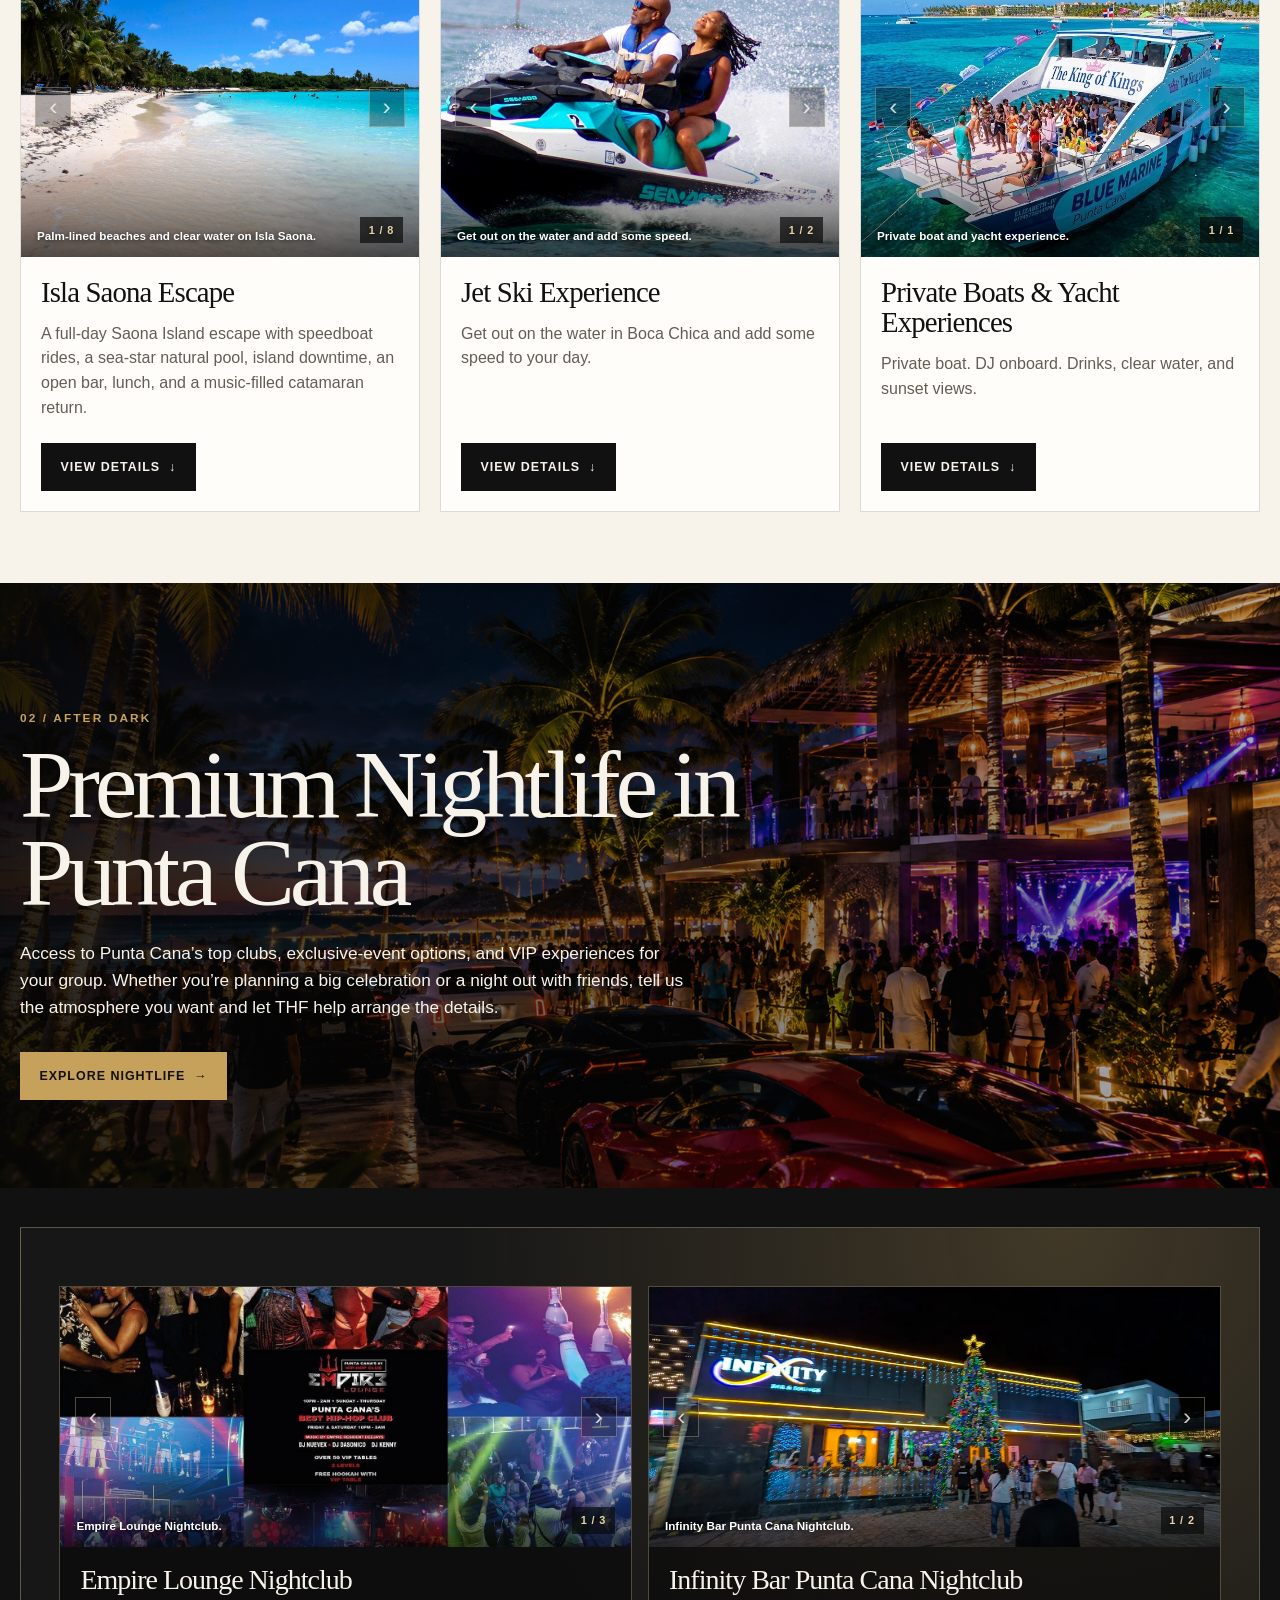
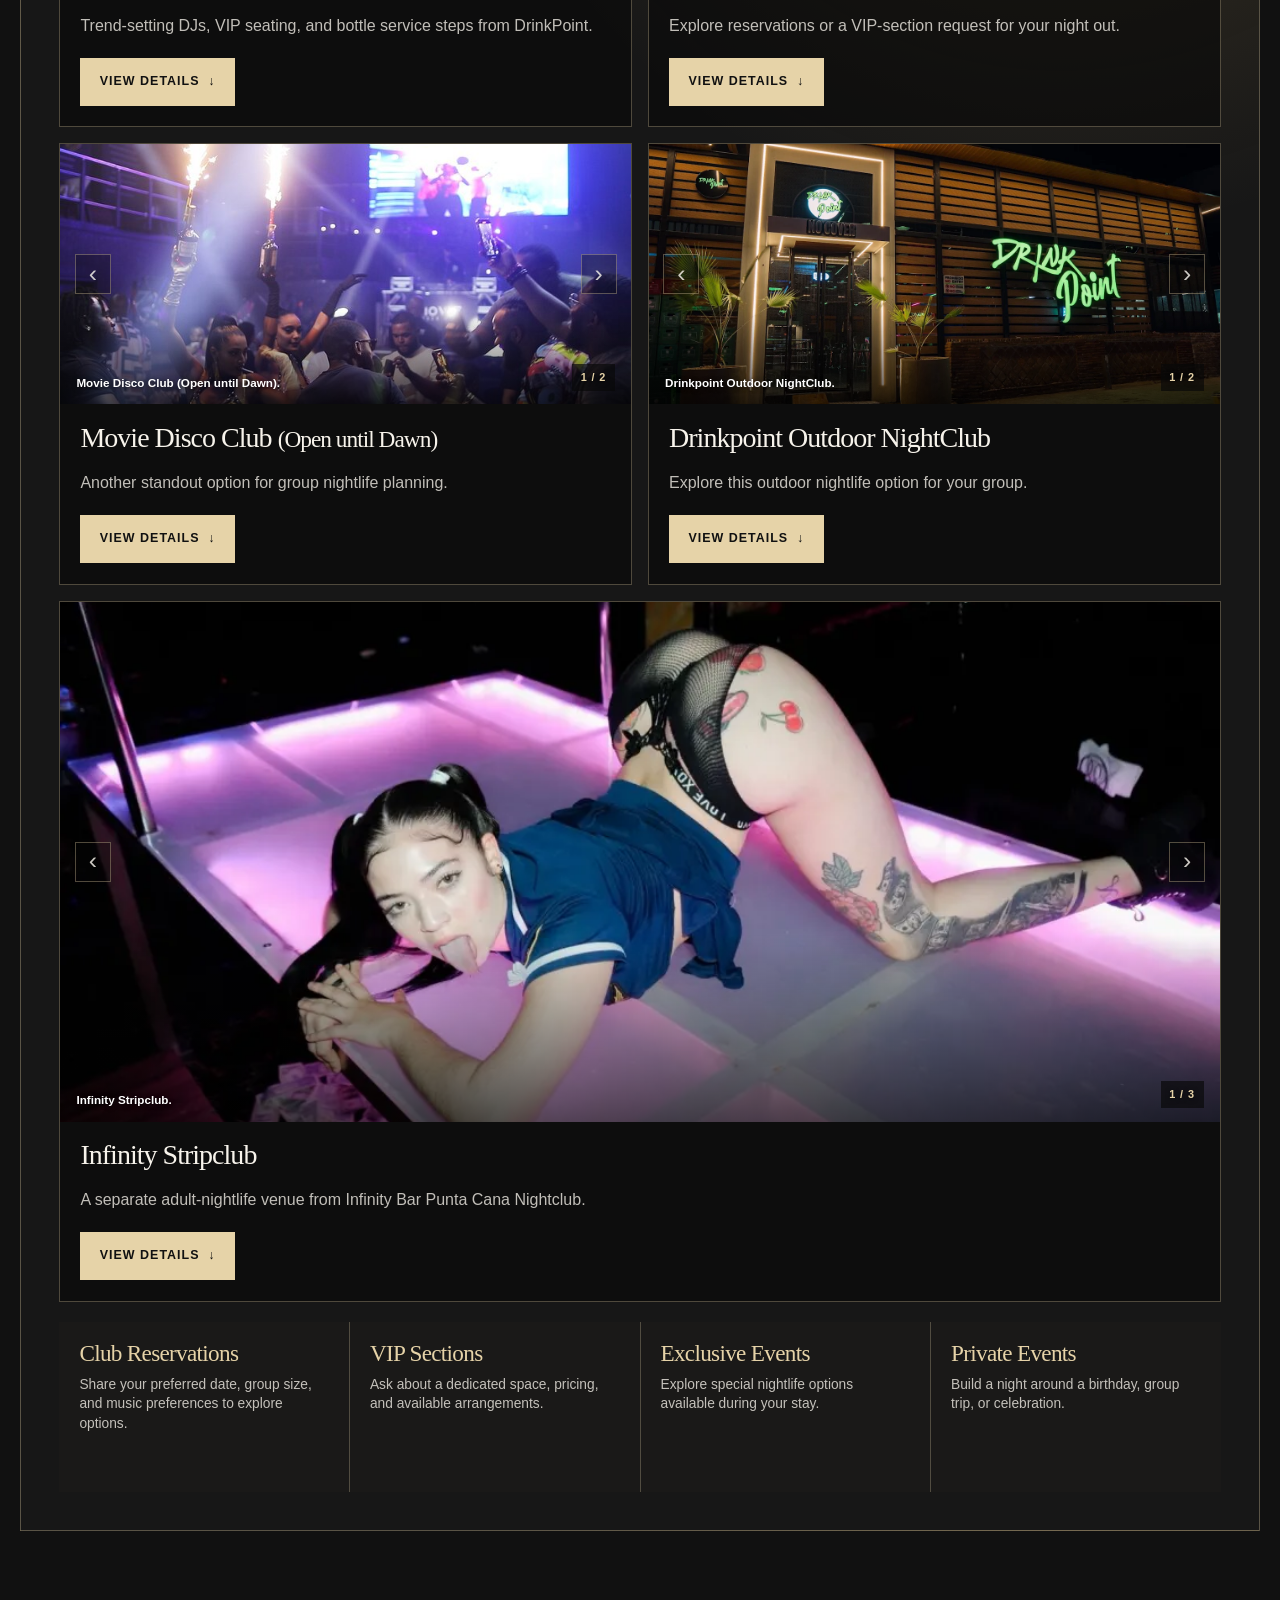
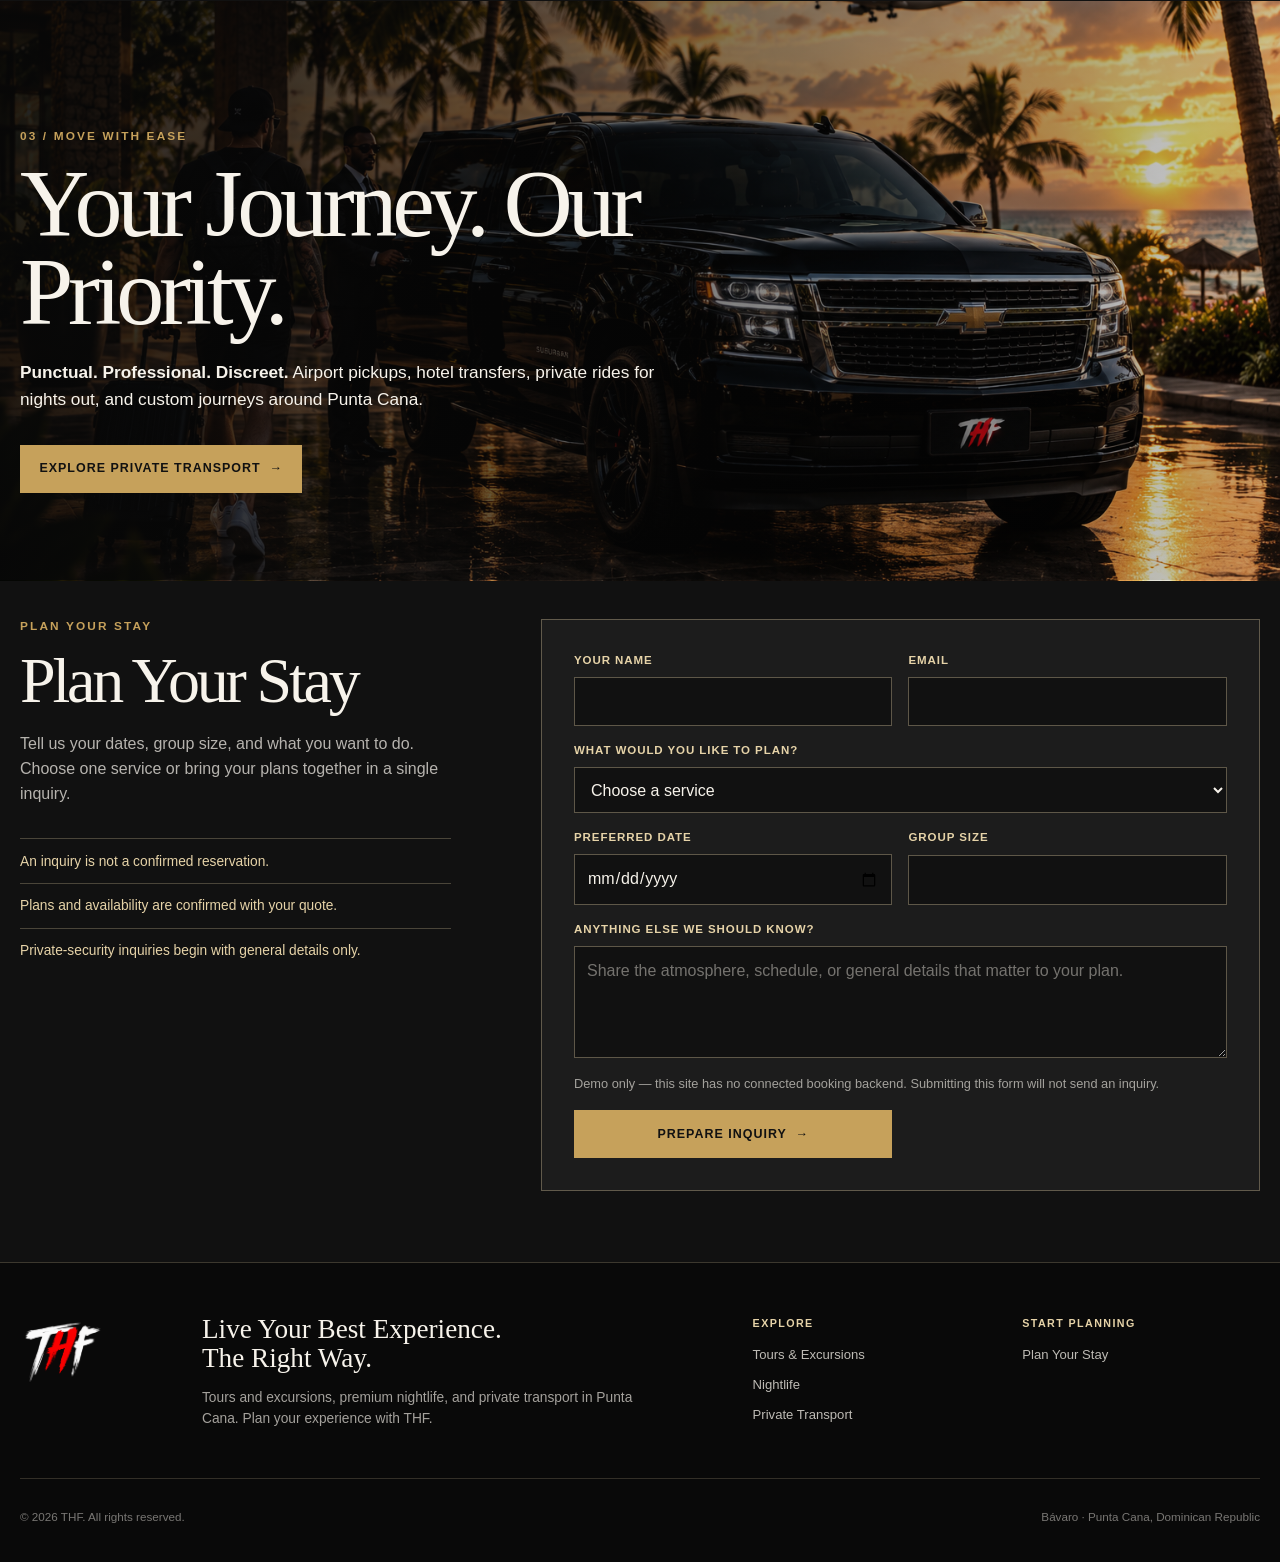
==== commit b5d5f1ee: "Add files via upload" ====
--- a/index.html
+++ b/index.html
@@ -49,7 +49,6 @@
             <p class="eyebrow">01 / Experiences on land &amp; water</p>
             <h2 id="tours-heading">Tours &amp; Excursions</h2>
           </div>
-          <p>Ride Macao’s off-road trails, discover Saona Island, join a party boat, or head out on a private yacht. Find the experience that fits your trip.</p>
         </div>
         <div class="service-grid">
           <article class="service-card service-card--half">
@@ -69,19 +68,19 @@
             </div>
           </article>
           <article class="service-card">
+            <button class="experience-preview" type="button" data-open-experience="saona" aria-label="Open Isla Saona Escape details and photos"><img src="public/images/Isla Saona.jpg" alt="Palm-lined shoreline on Isla Saona" loading="lazy"></button>
+            <div class="service-card__body">
+              <h3>Isla Saona Escape</h3>
+              <p>A full-day Saona Island escape with speedboat rides, a sea-star natural pool, island downtime, an open bar, lunch, and a music-filled catamaran return.</p>
+              <button class="card-link card-link--button" type="button" data-open-experience="saona">Explore Saona <span aria-hidden="true">→</span></button>
+            </div>
+          </article>
+          <article class="service-card">
             <button class="experience-preview" type="button" data-open-experience="jetski" aria-label="Open Jet Ski Experience details and photos"><img src="public/images/jetski.jpg" alt="Two riders on a Jet Ski in clear water" loading="lazy"></button>
             <div class="service-card__body">
               <h3>Jet Ski Experience</h3>
-              <p>Get out on the water and add some speed to your Punta Cana plans.</p>
+              <p>Get out on the water in Boca Chica and add some speed to your day.</p>
               <button class="card-link card-link--button" type="button" data-open-experience="jetski">Explore Jet Skis <span aria-hidden="true">→</span></button>
-            </div>
-          </article>
-          <article class="service-card">
-            <button class="experience-preview" type="button" data-open-experience="saona" aria-label="Open Isla Saona Escape details and photos"><img src="public/images/Isla Saona.jpg" alt="Palm-lined shoreline on Isla Saona" loading="lazy"></button>
-            <div class="service-card__body">
-              <h3>Isla Saona Escape</h3>
-              <p>Palm-lined beaches, a natural-pool stop, Dominican-style lunch, and time to enjoy Saona.</p>
-              <button class="card-link card-link--button" type="button" data-open-experience="saona">Explore Saona <span aria-hidden="true">→</span></button>
             </div>
           </article>
           <article class="service-card">
--- a/styles.css
+++ b/styles.css
@@ -470,6 +470,7 @@
 .detail-copy h2 { margin: 0; font-size: clamp(2.4rem, 4.8vw, 4.25rem); font-weight: 400; letter-spacing: -.05em; line-height: .98; }
 .detail-copy h3 { margin: 2rem 0 .7rem; color: var(--deep-gold); font-size: 1.6rem; font-weight: 400; }
 .detail-copy p { max-width: 700px; margin: 0 0 1rem; }
+.detail-copy h2 + p { margin-top: 1.25rem; }
 .choice-list { display: grid; grid-template-columns: repeat(2, minmax(0, 1fr)); gap: .8rem; margin: 1.1rem 0 1.45rem; }
 .choice-list > div { padding: 1rem; border: 1px solid rgba(128,96,37,.26); background: rgba(255,253,250,.6); }
 .choice-list h4 { margin: 0; color: var(--deep-gold); font-size: .73rem; letter-spacing: .09em; text-transform: uppercase; }
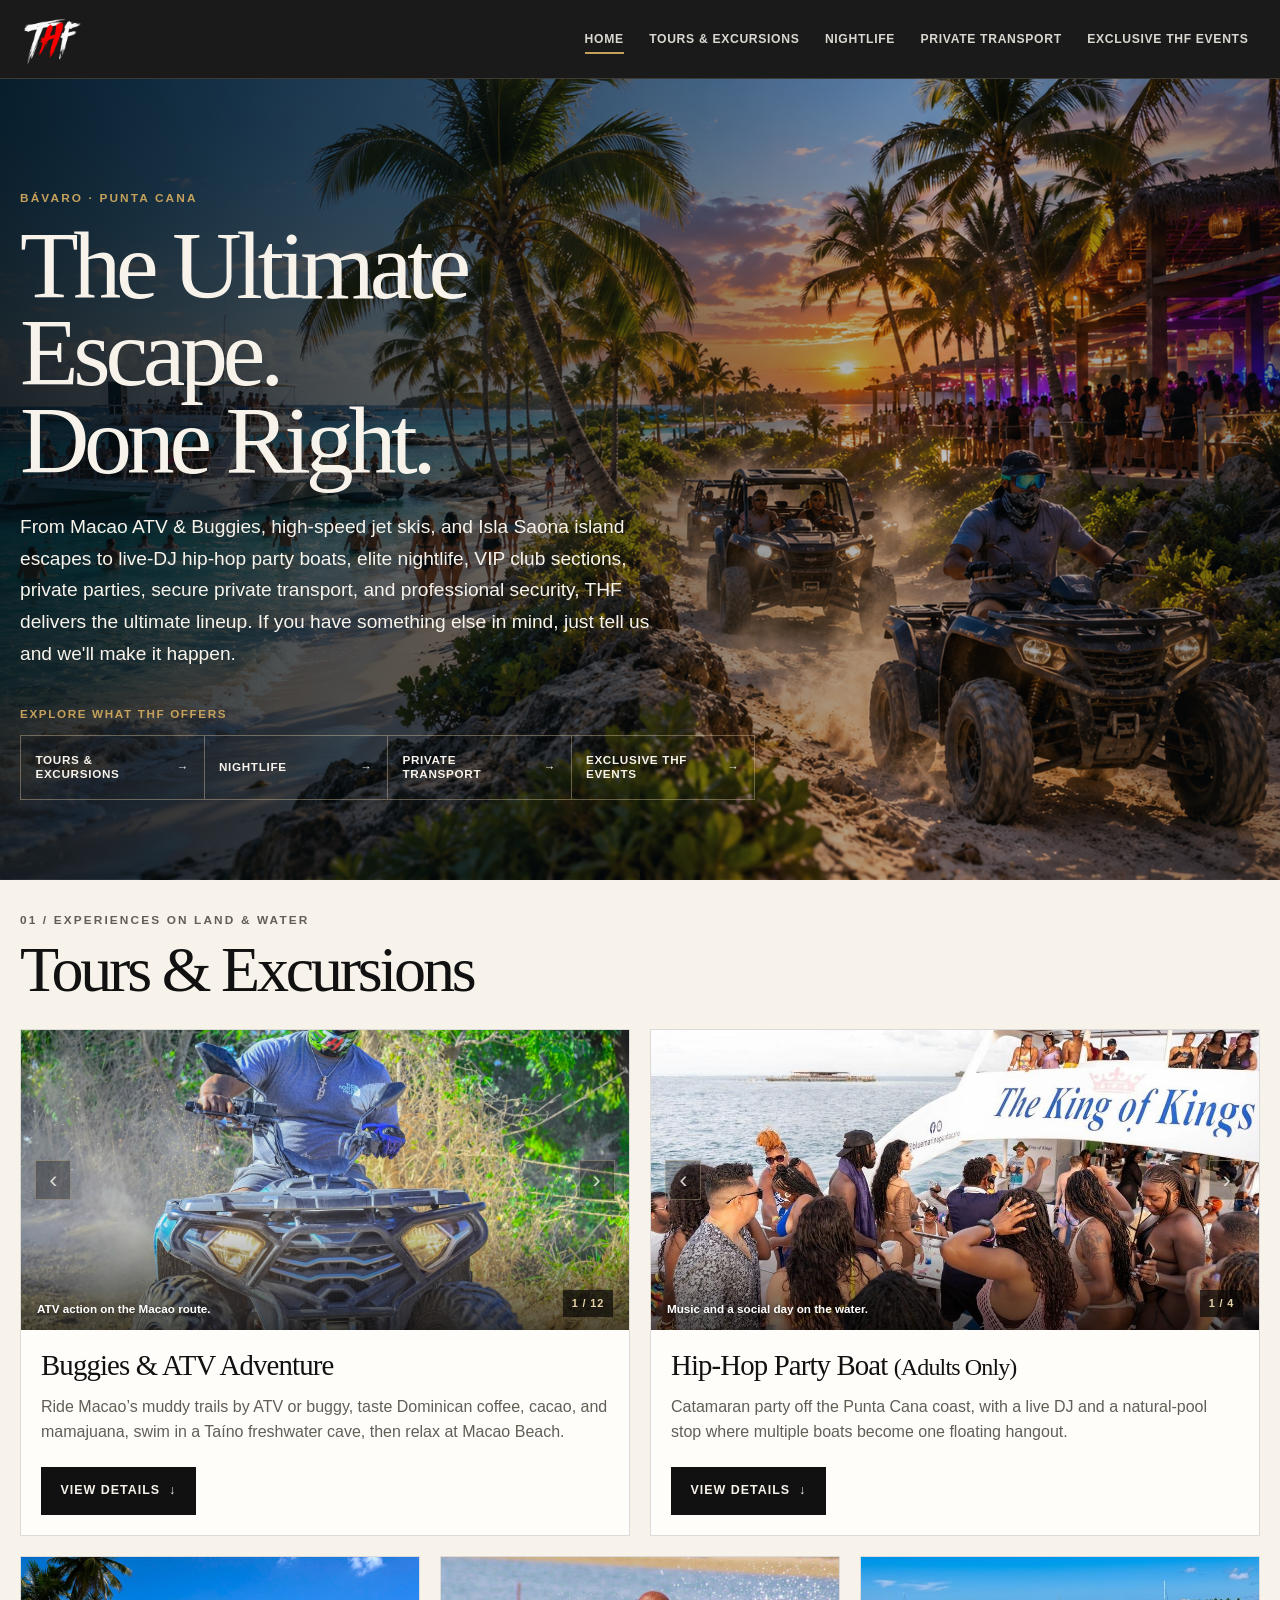
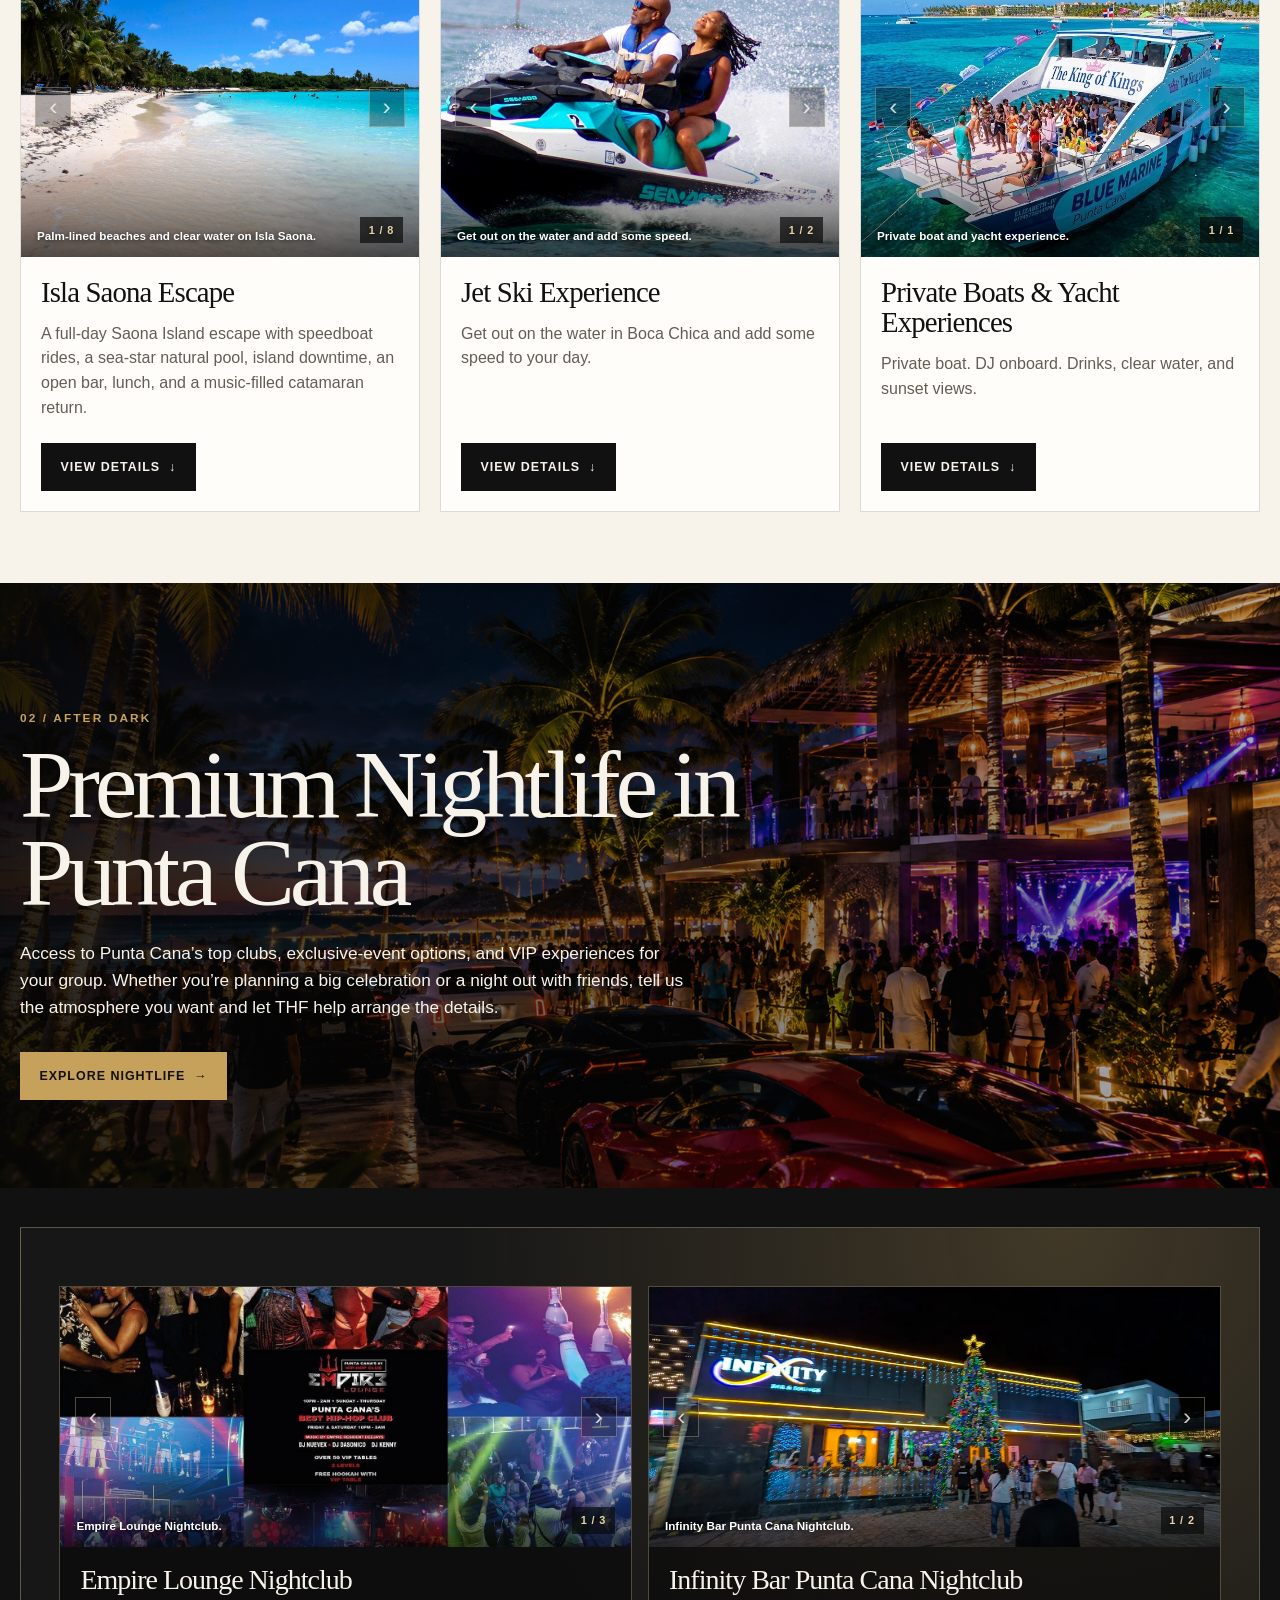
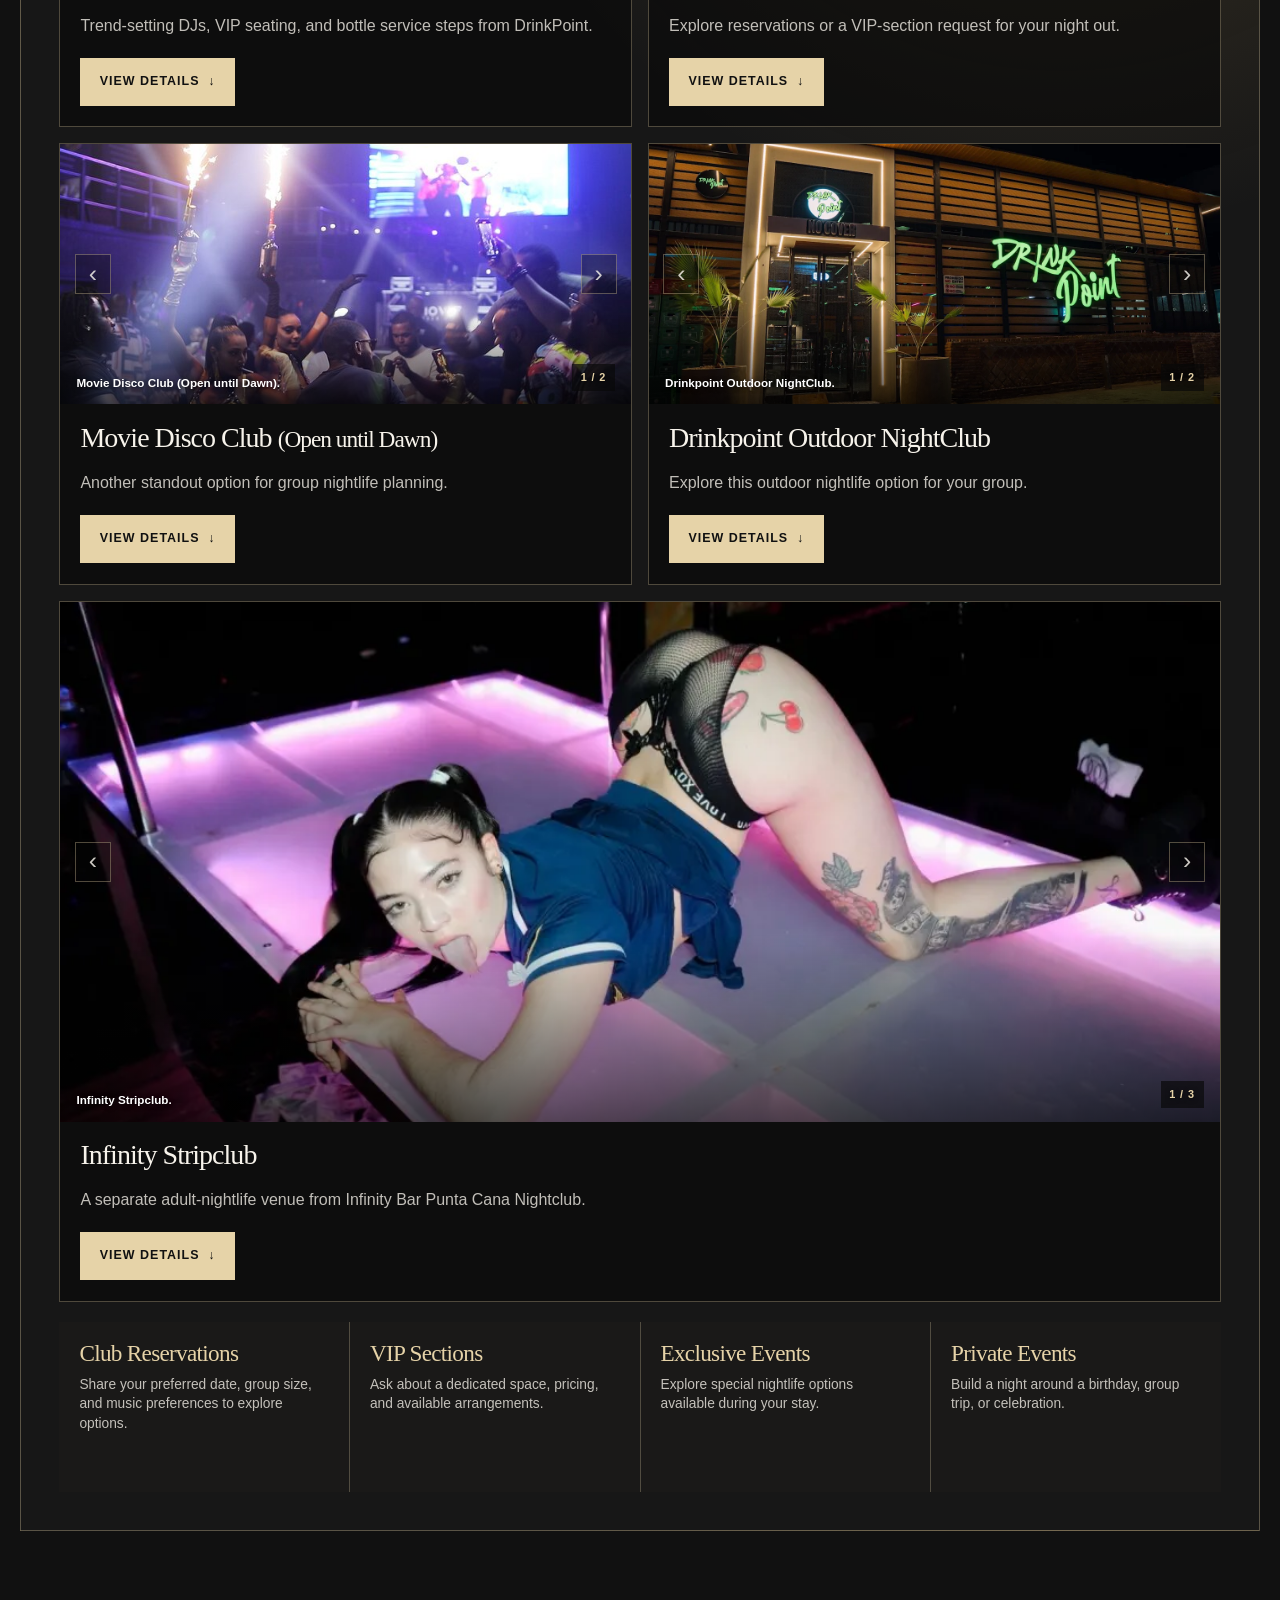
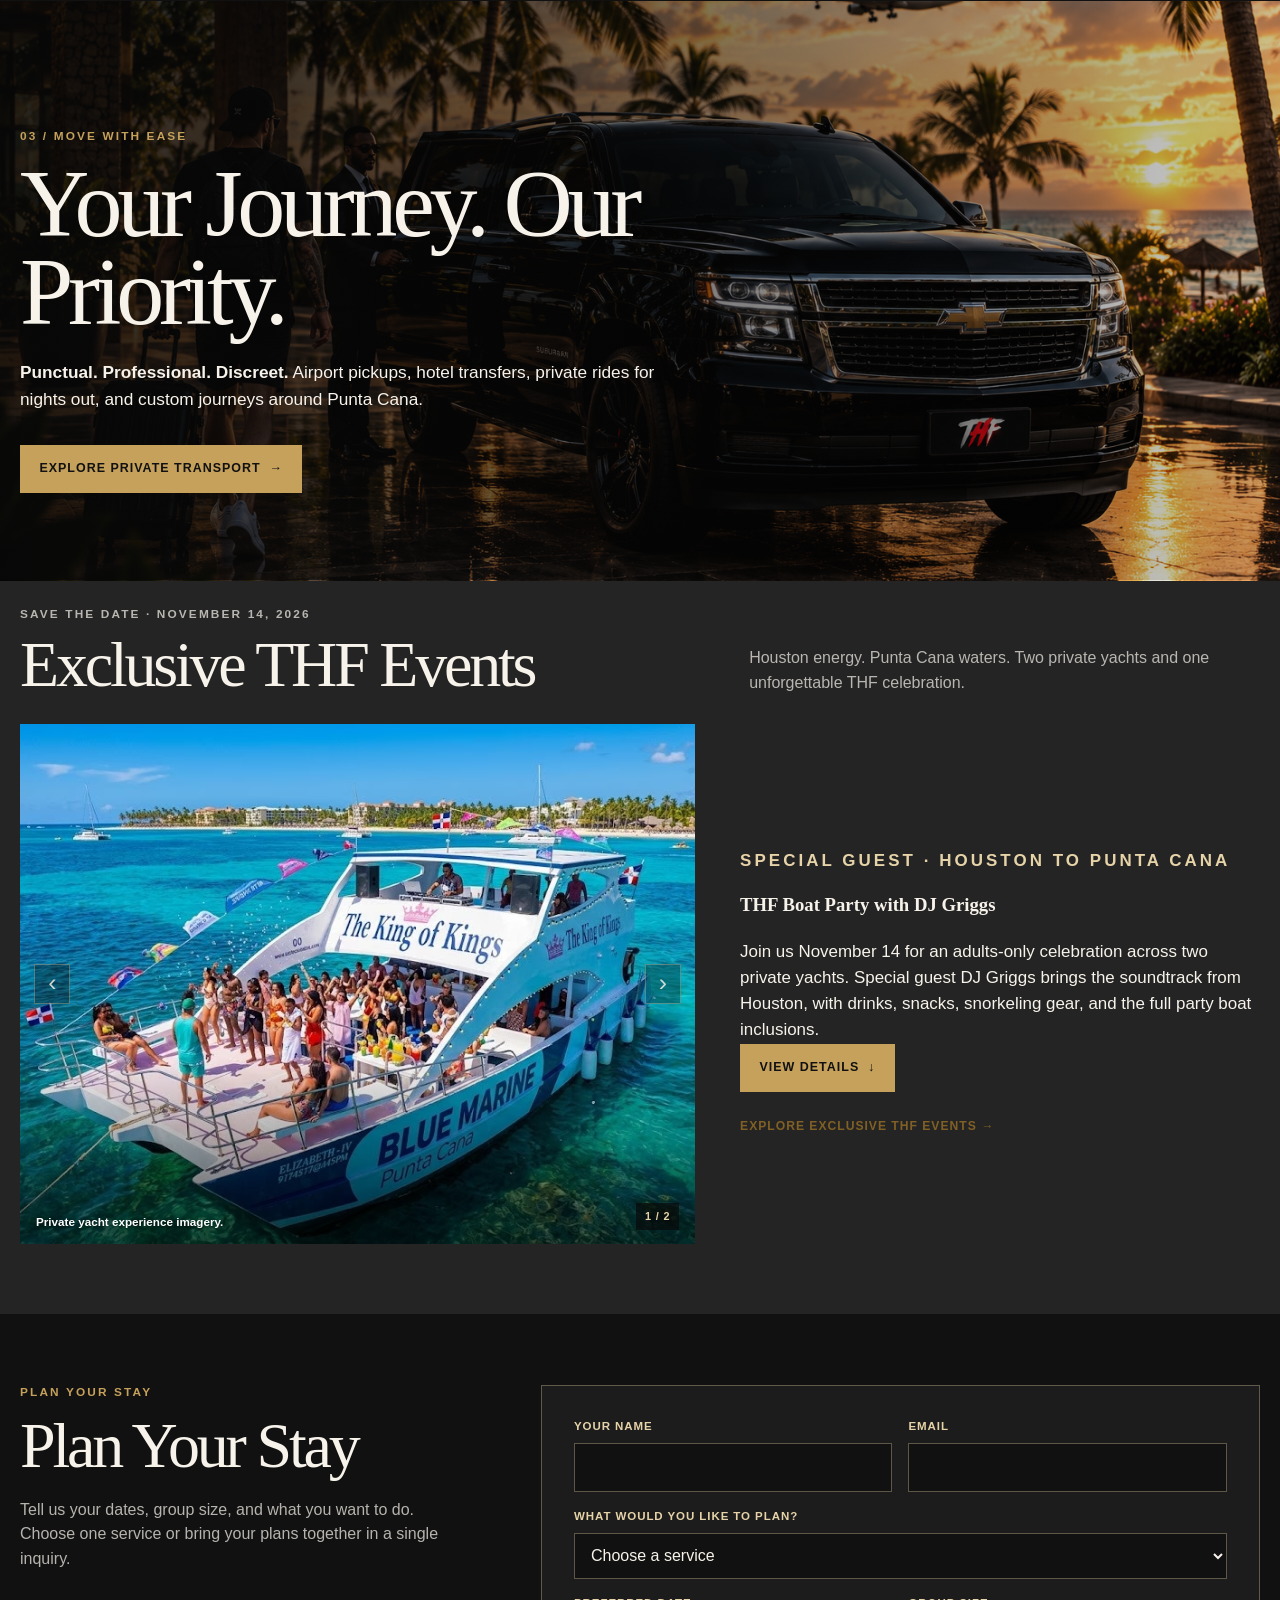
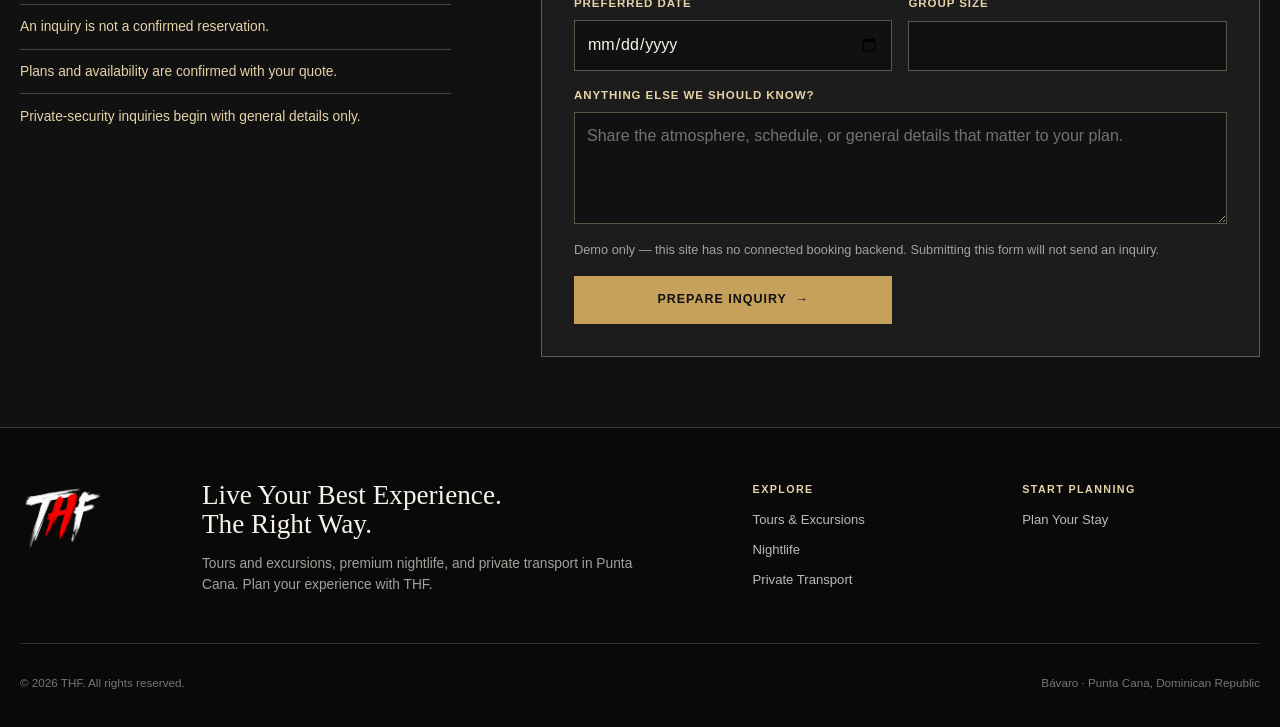
==== commit b8fa6a7a: "Add files via upload" ====
--- a/index.html
+++ b/index.html
@@ -19,6 +19,7 @@
         <a href="tours.html">Tours &amp; Excursions</a>
         <a href="nightlife.html">Nightlife</a>
         <a href="transport.html">Private Transport</a>
+        <a href="events.html">Exclusive THF Events</a>
       </nav>
     </div>
   </header>
@@ -36,6 +37,7 @@
               <a href="tours.html">Tours &amp; Excursions <span aria-hidden="true">→</span></a>
               <a href="nightlife.html">Nightlife <span aria-hidden="true">→</span></a>
               <a href="transport.html">Private Transport <span aria-hidden="true">→</span></a>
+              <a href="events.html">Exclusive THF Events <span aria-hidden="true">→</span></a>
             </div>
           </nav>
         </div>
@@ -146,6 +148,16 @@
         <p><strong>Punctual. Professional. Discreet.</strong> Airport pickups, hotel transfers, private rides for nights out, and custom journeys around Punta Cana.</p>
         <div class="nightlife-actions"><a class="button" href="transport.html">Explore Private Transport <span aria-hidden="true">→</span></a></div>
       </div></div>
+    </section>
+
+    <section class="section section--charcoal" aria-labelledby="exclusive-events-heading">
+      <div class="shell">
+        <div class="section-intro"><div><p class="eyebrow">Save the date · November 14, 2026</p><h2 id="exclusive-events-heading">Exclusive THF Events</h2></div><p>Houston energy. Punta Cana waters. Two private yachts and one unforgettable THF celebration.</p></div>
+        <div class="private-feature">
+          <button class="experience-preview private-feature__visual" type="button" data-open-experience="thf-boat-party" aria-label="View THF Boat Party photos"><img src="public/images/PrivateYath.avif" alt="Private yacht on clear water" loading="lazy"></button>
+          <div class="private-feature__content"><p class="eyebrow">Special guest · Houston to Punta Cana</p><h3>THF Boat Party with DJ Griggs</h3><p>Join us November 14 for an adults-only celebration across two private yachts. Special guest DJ Griggs brings the soundtrack from Houston, with drinks, snacks, snorkeling gear, and the full party boat inclusions.</p><button class="button" type="button" data-open-experience="thf-boat-party">View details ↓</button><p><a class="card-link" href="events.html">Explore Exclusive THF Events →</a></p></div>
+        </div>
+      </div>
     </section>
 
     <section class="section inquiry-section" id="inquiry" aria-labelledby="inquiry-heading">
@@ -166,6 +178,7 @@
           <div class="field field--wide"><label for="service">What would you like to plan?</label>
             <select id="service" name="service" data-service-select required>
               <option value="">Choose a service</option>
+              <optgroup label="Exclusive THF Events"><option value="thf-boat-party">November 14 — THF Boat Party with DJ Griggs</option></optgroup>
               <optgroup label="Tours & Excursions"><option value="buggies-atv">Buggies &amp; ATV Adventure</option><option value="hip-hop-party-boat">Hip-Hop Party Boat (Adults Only)</option><option value="private-yacht">Private Boats &amp; Yacht Experiences</option><option value="jet-ski">Jet Ski Experience</option><option value="isla-saona">Isla Saona Escape</option></optgroup>
               <optgroup label="Nightlife"><option value="club-reservations">Club Reservations</option><option value="vip-sections">VIP Sections</option><option value="private-events">Exclusive Events &amp; Private Celebrations</option><option value="private-security">Private Security</option></optgroup>
               <optgroup label="Private Transport"><option value="airport-pickup">Airport Pickup</option><option value="hotel-transfer">Hotel Transfer</option><option value="night-out-ride">Private Ride for a Night Out</option><option value="custom-journey">Custom Journey</option></optgroup>
--- a/styles.css
+++ b/styles.css
@@ -172,7 +172,7 @@
 .hero-ledger li:last-child { border: 0; }
 .hero-explore { margin-top: 2.25rem; }
 .hero-explore > p { margin: 0 0 .7rem; color: var(--gold); font-size: .73rem; font-weight: 900; letter-spacing: .14em; text-transform: uppercase; }
-.hero-explore > div { display: grid; grid-template-columns: repeat(3, minmax(0, 1fr)); border-top: 1px solid rgba(230,211,168,.38); border-left: 1px solid rgba(230,211,168,.38); }
+.hero-explore > div { display: grid; grid-template-columns: repeat(auto-fit, minmax(170px, 1fr)); border-top: 1px solid rgba(230,211,168,.38); border-left: 1px solid rgba(230,211,168,.38); }
 .hero-explore a { display: flex; min-height: 64px; align-items: center; justify-content: space-between; gap: .6rem; padding: .8rem .9rem; border-right: 1px solid rgba(230,211,168,.38); border-bottom: 1px solid rgba(230,211,168,.38); color: var(--ivory); font-size: .73rem; font-weight: 900; letter-spacing: .06em; line-height: 1.2; text-transform: uppercase; transition: color .2s ease, background .2s ease; }
 .hero-explore a:hover { color: var(--ink); background: var(--gold); }
 .footer-explore { padding-block: clamp(3.4rem, 6vw, 5rem); }
@@ -315,7 +315,7 @@
 .section--dark .inline-details-trigger:hover { color: var(--ivory); background: transparent; border-color: var(--champagne); }
 .experience-card { grid-column: span 4; overflow: hidden; border: 1px solid var(--line); background: #fffdfa; }
 .experience-card--wide { grid-column: span 6; }
-.experience-card__body { display: flex; min-height: 195px; flex-direction: column; padding: 1.25rem; }
+.experience-card__body { display: flex; min-height: 195px; flex: 1; flex-direction: column; padding: 1.25rem; }
 .experience-card__body h3 { margin: 0; font-size: 1.85rem; font-weight: 400; letter-spacing: -.035em; line-height: 1.03; }
 .experience-card__body p { margin: .85rem 0 1.2rem; color: var(--muted); }
 .experience-card__actions { display: flex; flex-wrap: wrap; gap: .65rem; margin-top: auto; }
@@ -593,7 +593,7 @@
   .experience-gallery__previous, .experience-gallery__next { width: 34px; height: 38px; }
   .experience-gallery__caption { position: absolute !important; z-index: 4 !important; bottom: .8rem !important; left: .8rem !important; display: block; max-width: calc(100% - 6.5rem); margin: 0; color: #fff !important; opacity: 1; font-size: .72rem; font-weight: 800; line-height: 1.35; text-align: left; text-shadow: 0 2px 7px rgba(0,0,0,.9); }
   .experience-gallery__counter { z-index: 4; right: .8rem; bottom: .8rem; }
-  .inline-details-trigger { align-self: center; justify-self: center; margin-right: auto; margin-left: auto; }
+  .inline-details-trigger { width: min(78vw, 290px); align-self: center; justify-content: center; justify-self: center; margin-right: auto; margin-left: auto; }
   .experience-card__actions, .inline-experience-actions { justify-content: center; }
   .detail-copy p:has(> .inline-details-trigger) { text-align: center; }
   .private-feature__content > .inline-details-trigger { display: flex; width: fit-content; }
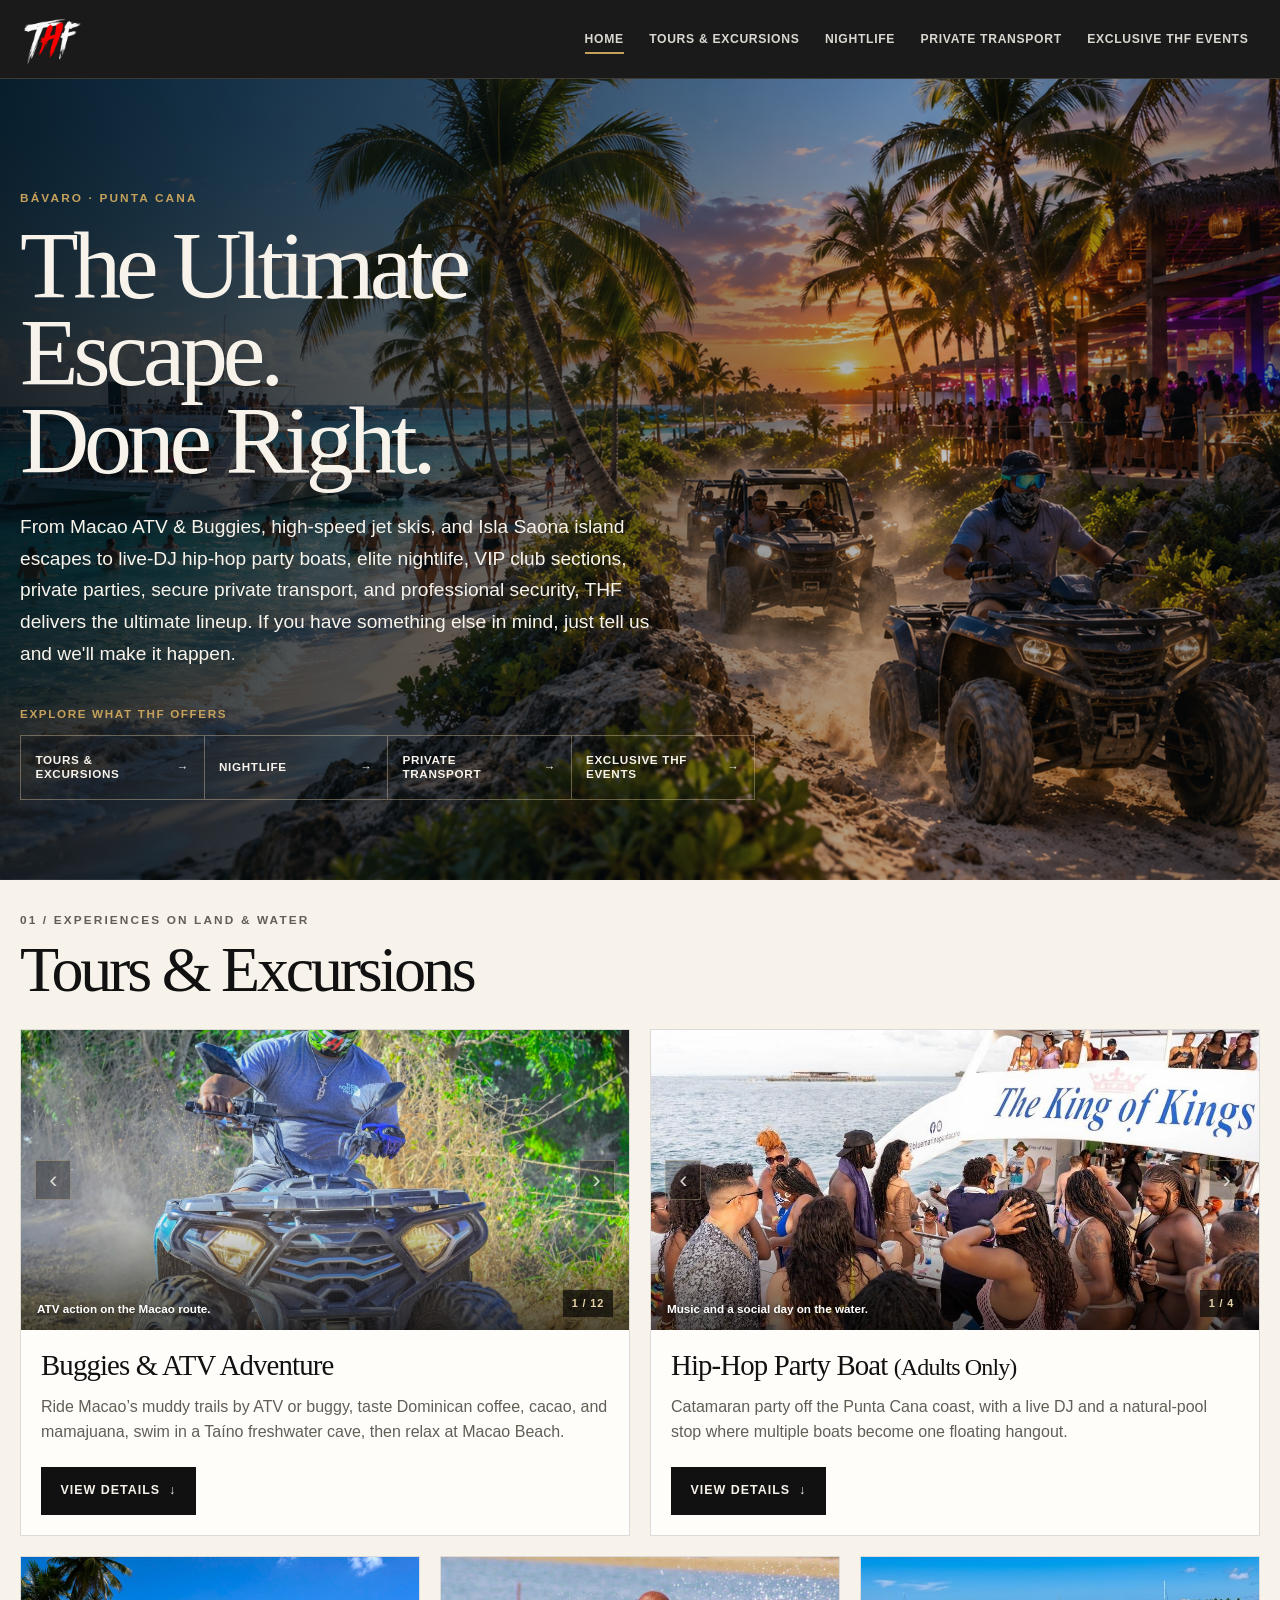
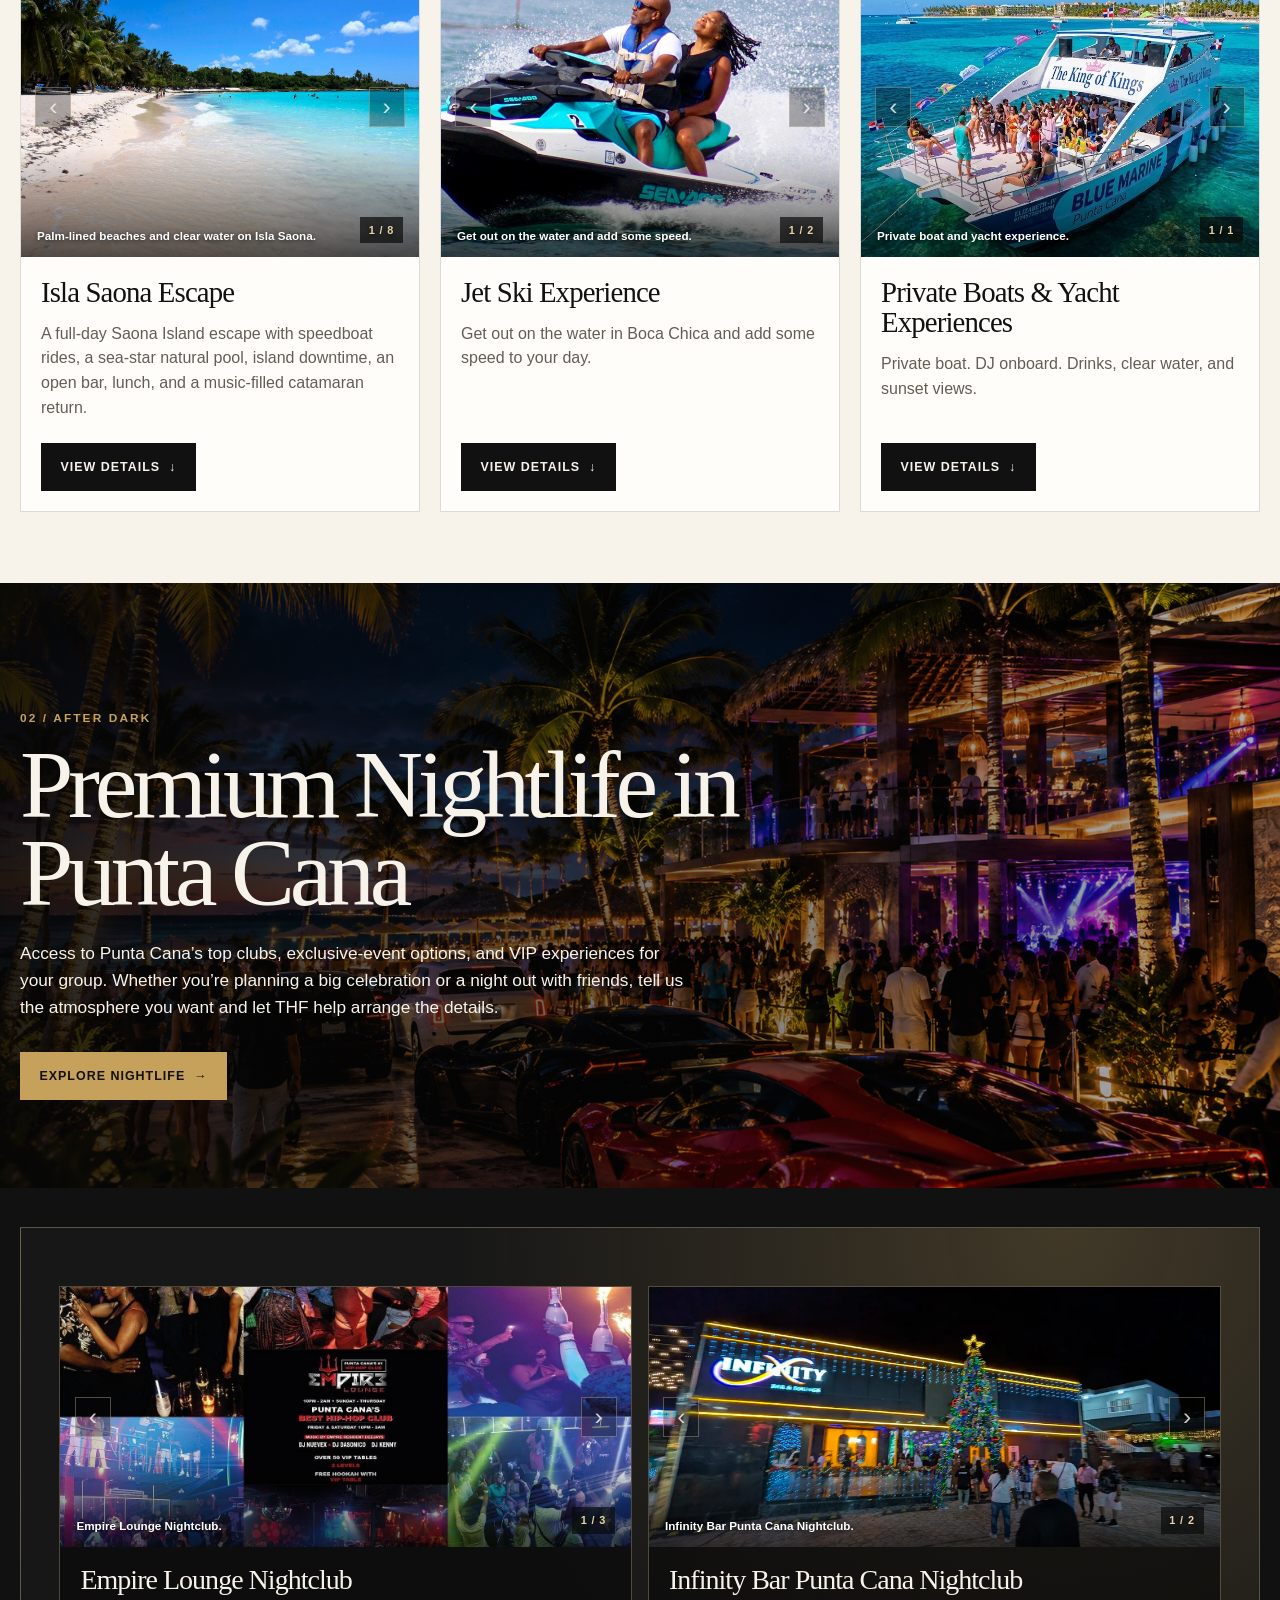
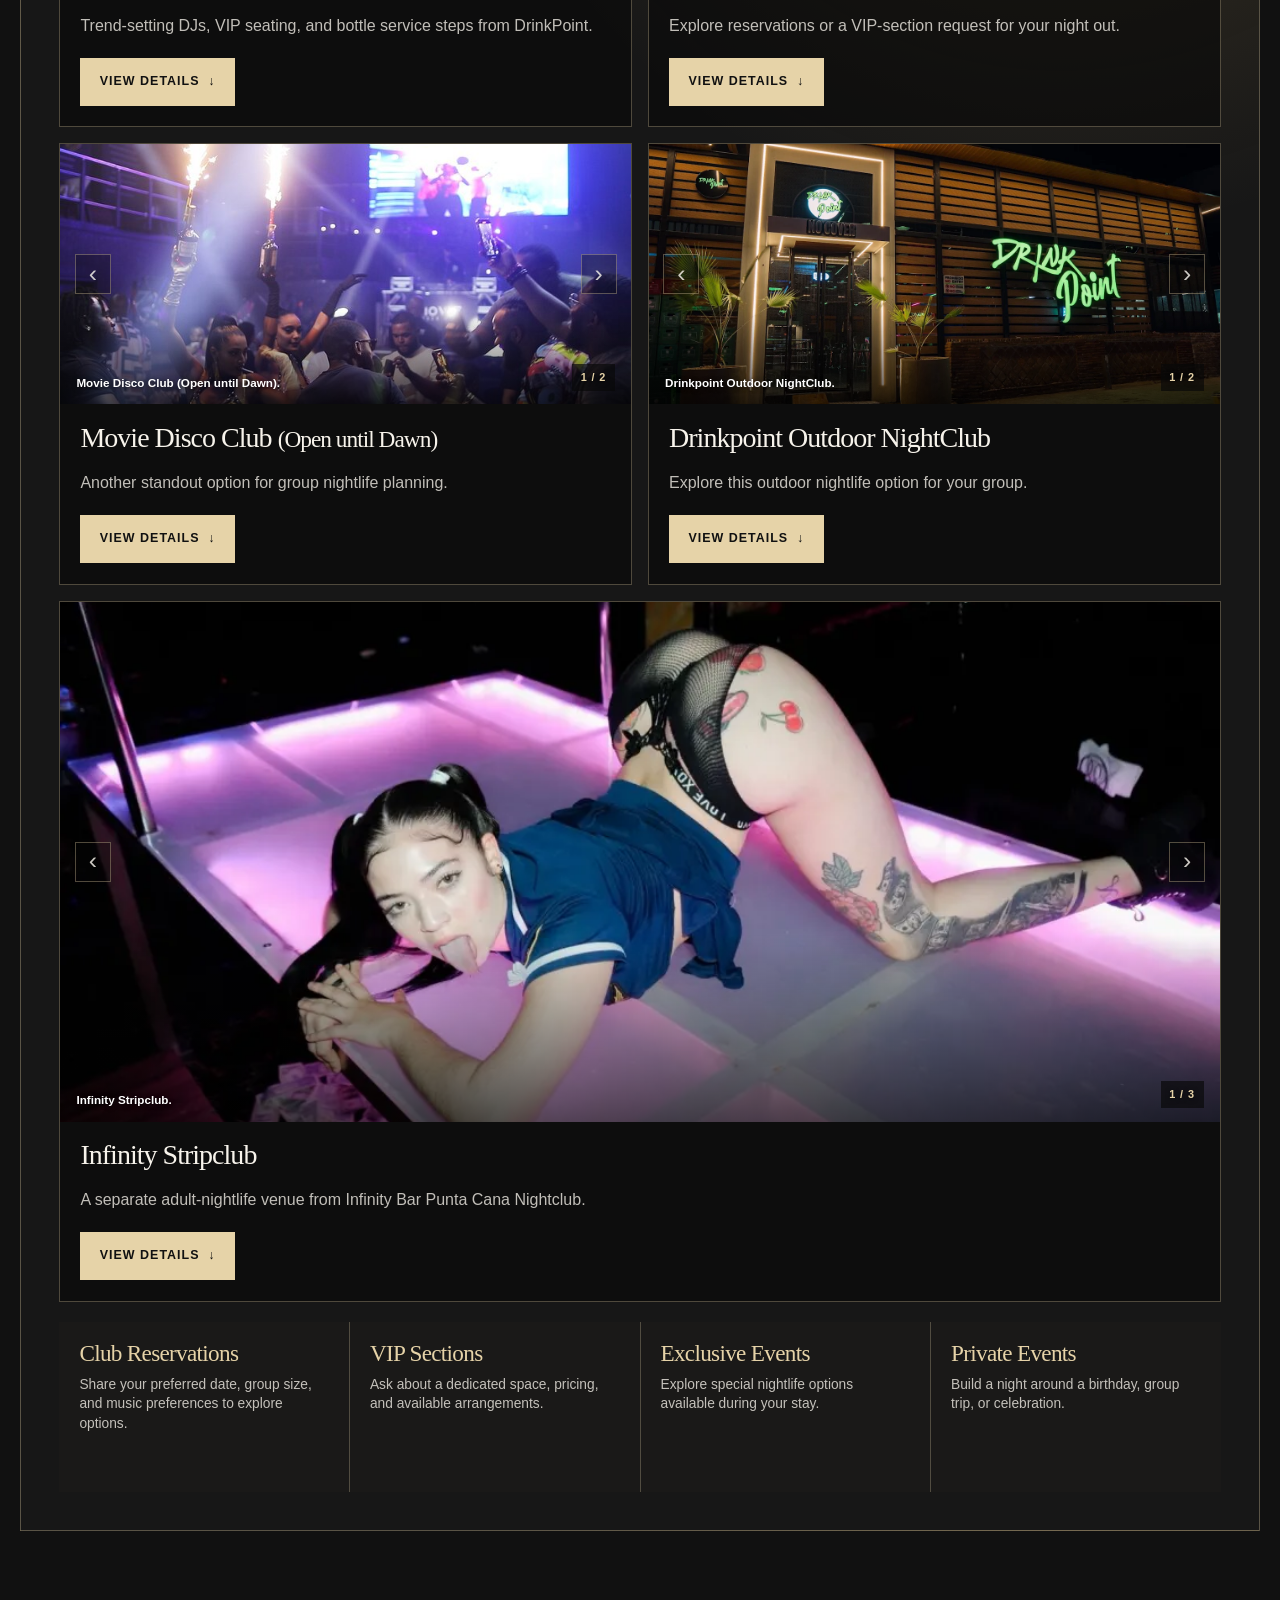
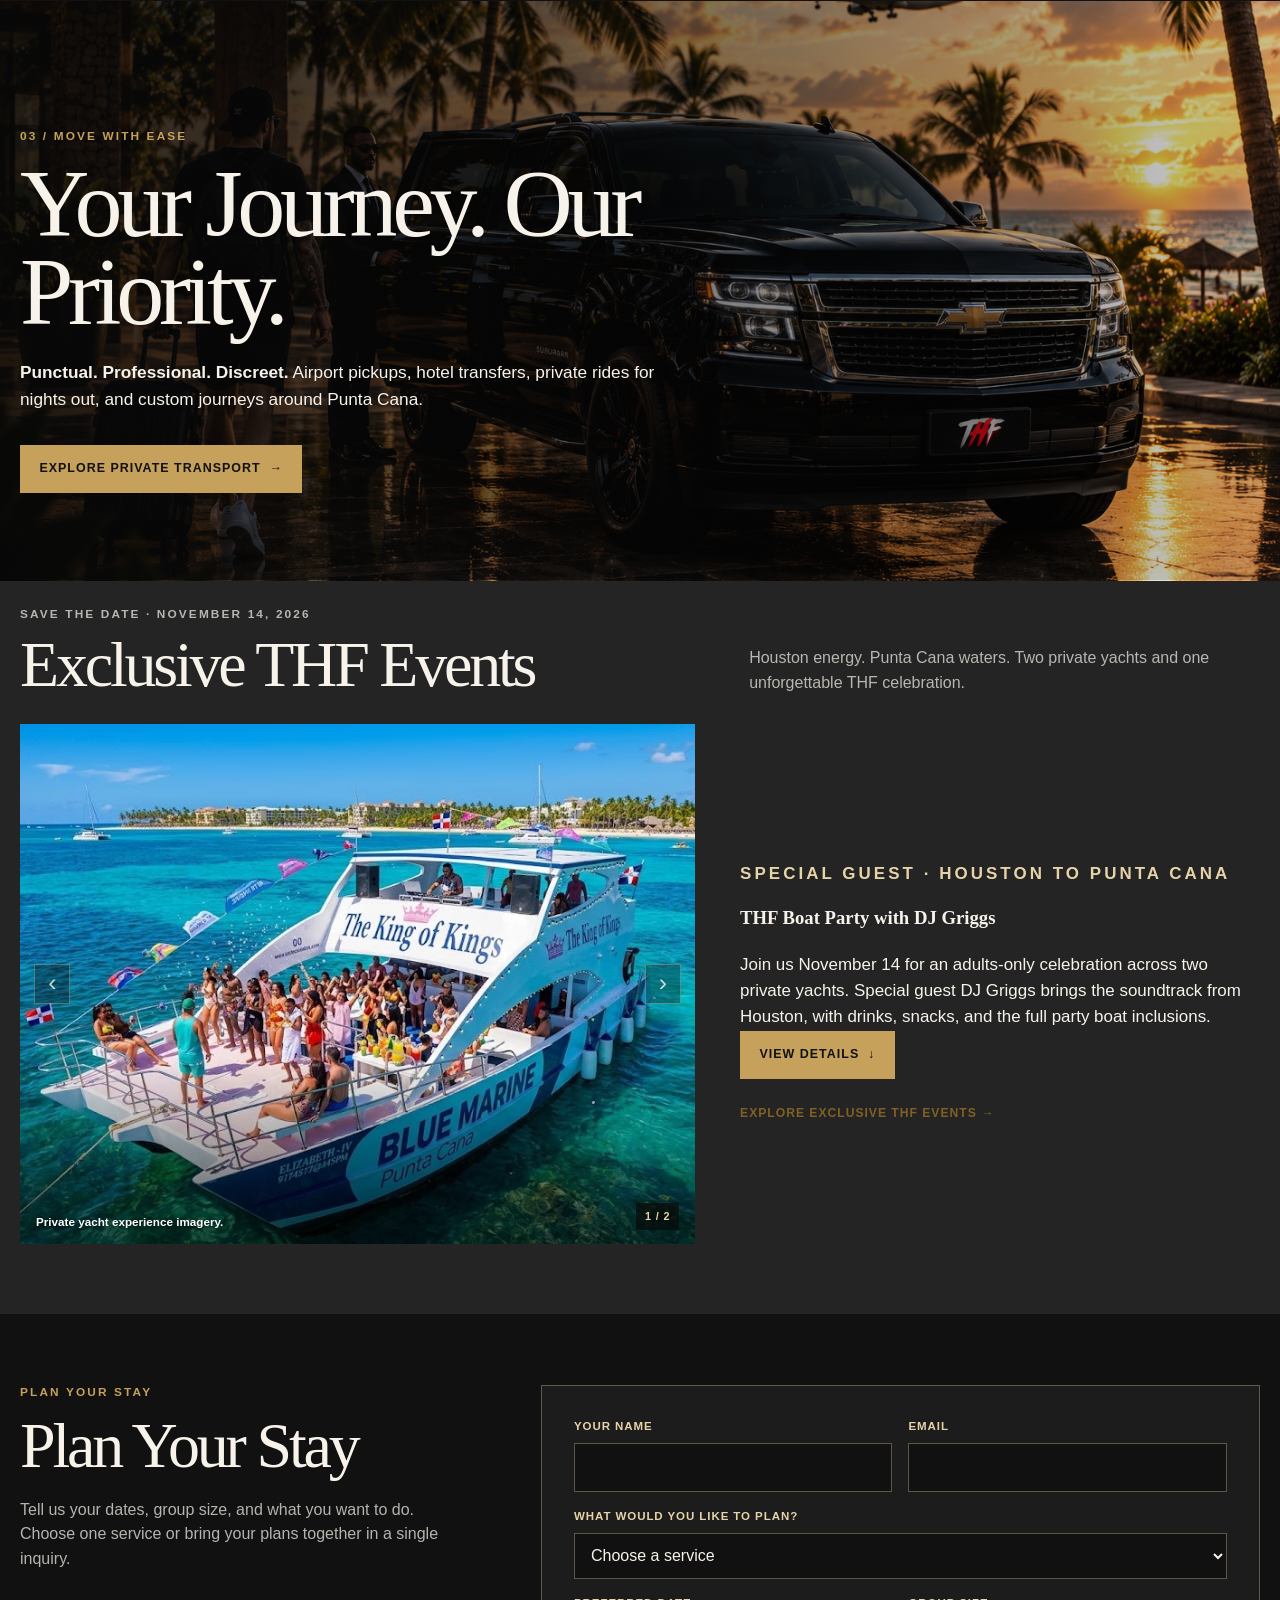
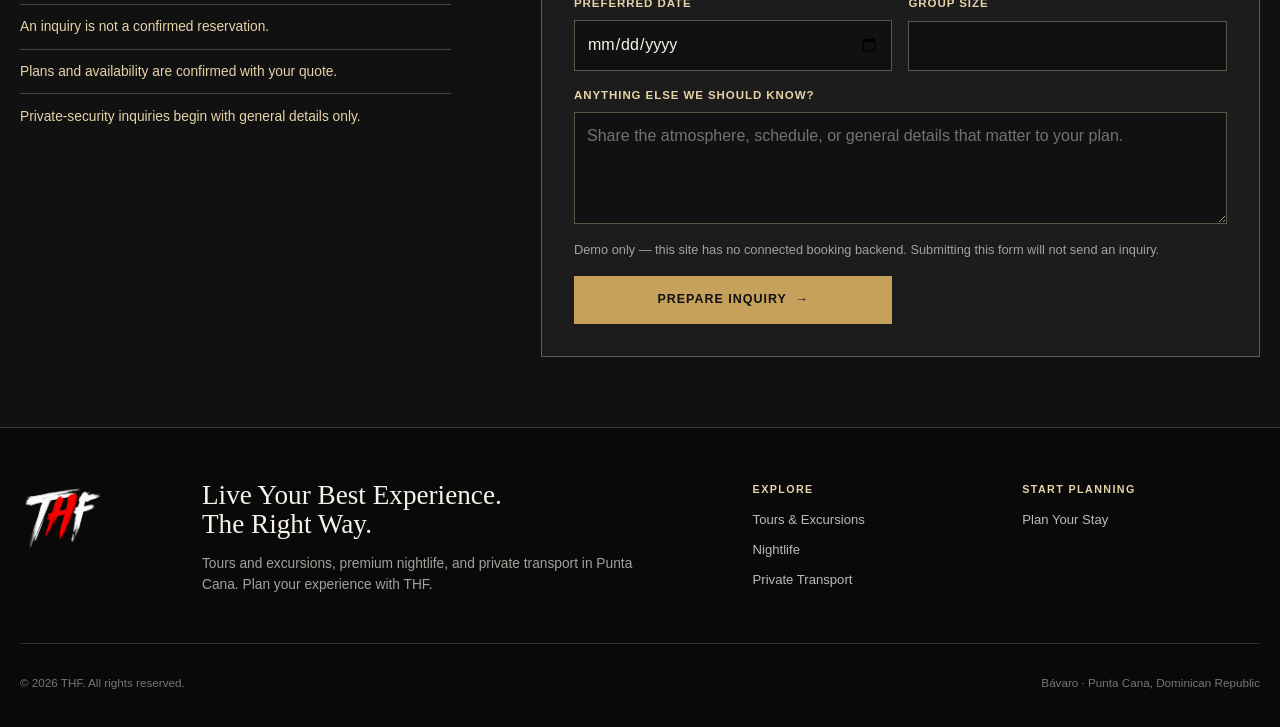
==== commit 58f52022: "Add files via upload" ====
--- a/index.html
+++ b/index.html
@@ -155,7 +155,7 @@
         <div class="section-intro"><div><p class="eyebrow">Save the date · November 14, 2026</p><h2 id="exclusive-events-heading">Exclusive THF Events</h2></div><p>Houston energy. Punta Cana waters. Two private yachts and one unforgettable THF celebration.</p></div>
         <div class="private-feature">
           <button class="experience-preview private-feature__visual" type="button" data-open-experience="thf-boat-party" aria-label="View THF Boat Party photos"><img src="public/images/PrivateYath.avif" alt="Private yacht on clear water" loading="lazy"></button>
-          <div class="private-feature__content"><p class="eyebrow">Special guest · Houston to Punta Cana</p><h3>THF Boat Party with DJ Griggs</h3><p>Join us November 14 for an adults-only celebration across two private yachts. Special guest DJ Griggs brings the soundtrack from Houston, with drinks, snacks, snorkeling gear, and the full party boat inclusions.</p><button class="button" type="button" data-open-experience="thf-boat-party">View details ↓</button><p><a class="card-link" href="events.html">Explore Exclusive THF Events →</a></p></div>
+          <div class="private-feature__content"><p class="eyebrow">Special guest · Houston to Punta Cana</p><h3>THF Boat Party with DJ Griggs</h3><p>Join us November 14 for an adults-only celebration across two private yachts. Special guest DJ Griggs brings the soundtrack from Houston, with drinks, snacks, and the full party boat inclusions.</p><button class="button" type="button" data-open-experience="thf-boat-party">View details ↓</button><p><a class="card-link" href="events.html">Explore Exclusive THF Events →</a></p></div>
         </div>
       </div>
     </section>
--- a/styles.css
+++ b/styles.css
@@ -271,7 +271,7 @@
 .experience-preview:hover img, .experience-preview:focus-visible img { transform: scale(1.025); }
 .experience-preview:hover::after, .experience-preview:focus-visible::after { opacity: 1; transform: translateY(0); }
 .experience-preview--tall, .experience-preview--tall img { min-height: 340px; }
-.experience-gallery { position: relative; display: grid; height: 300px; min-height: 0; overflow: hidden; place-items: center; background: transparent; }
+.experience-gallery { position: relative; display: grid; height: 300px; min-height: 0; overflow: hidden; place-items: center; background: transparent; touch-action: pan-y; }
 .experience-gallery--tall { height: 340px; }
 .experience-gallery--feature { height: 520px; }
 .experience-gallery--transport { height: 410px; background: #ded9d0; }
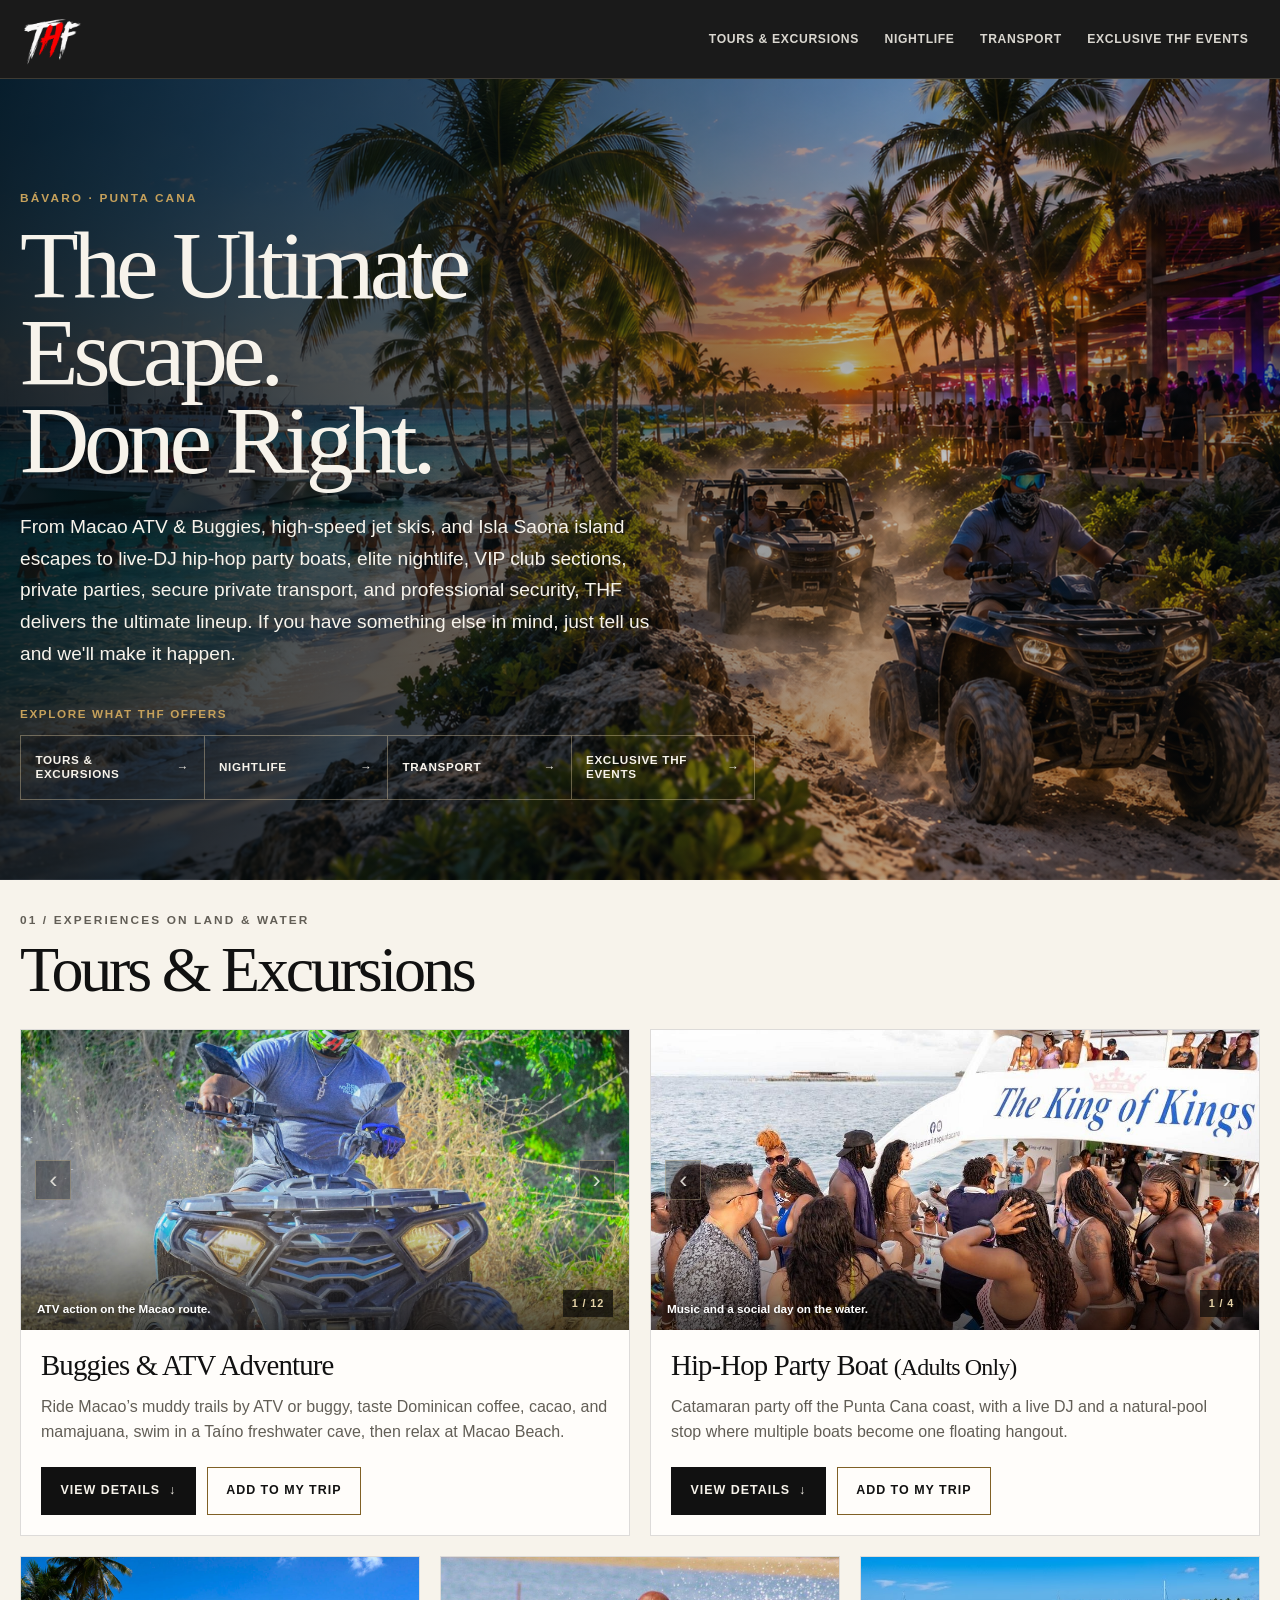
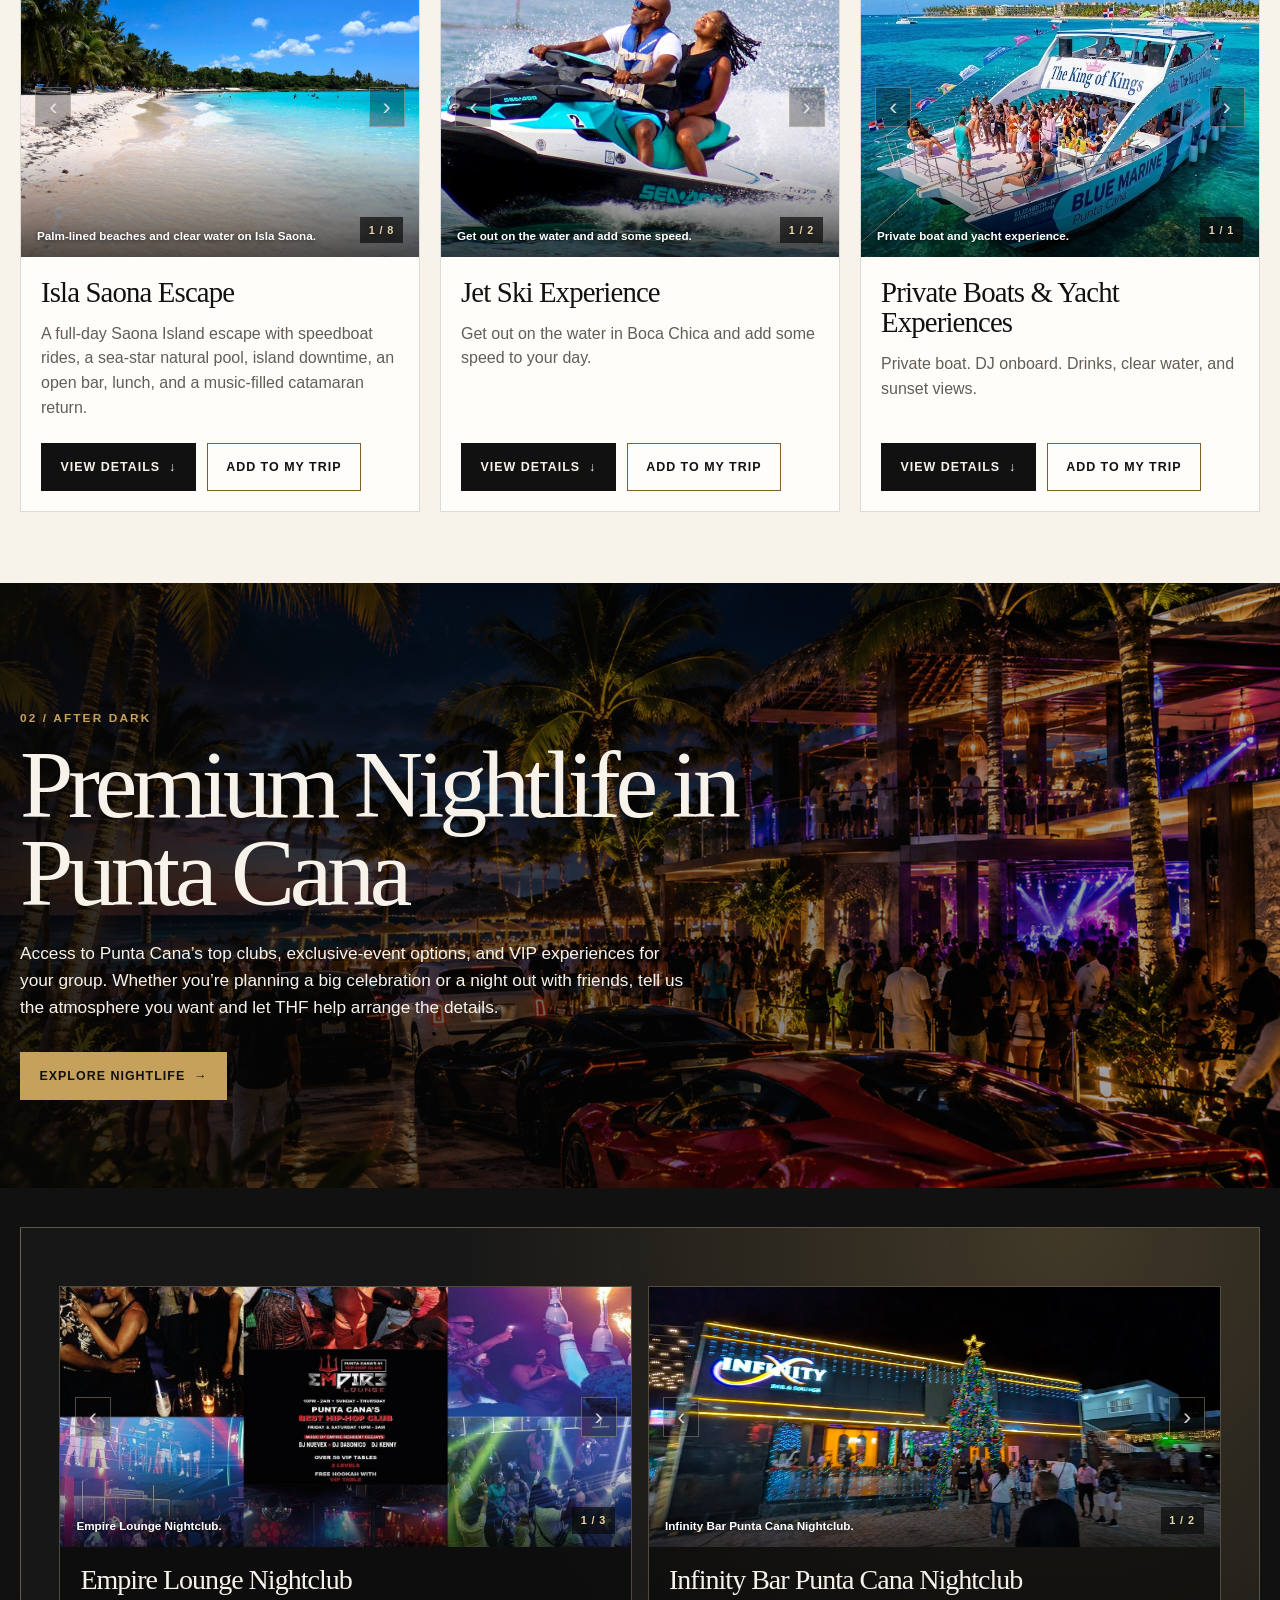
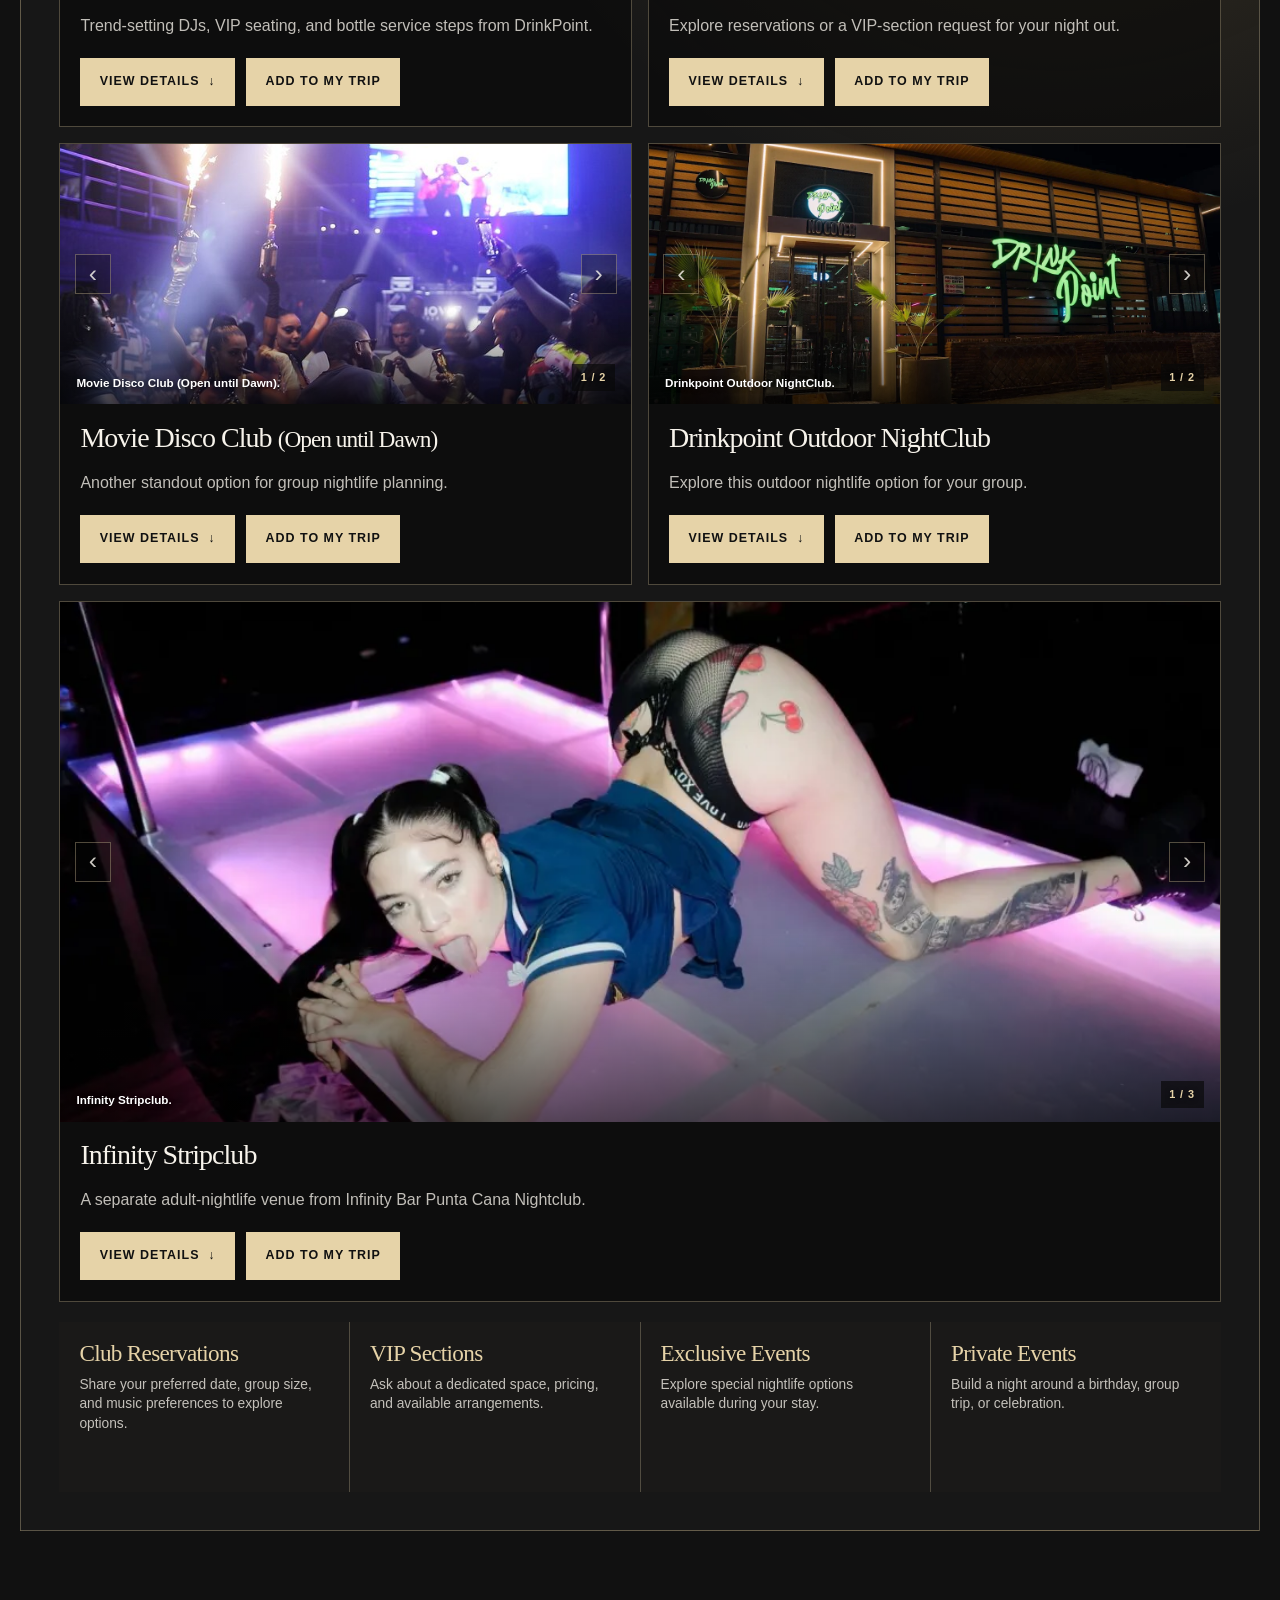
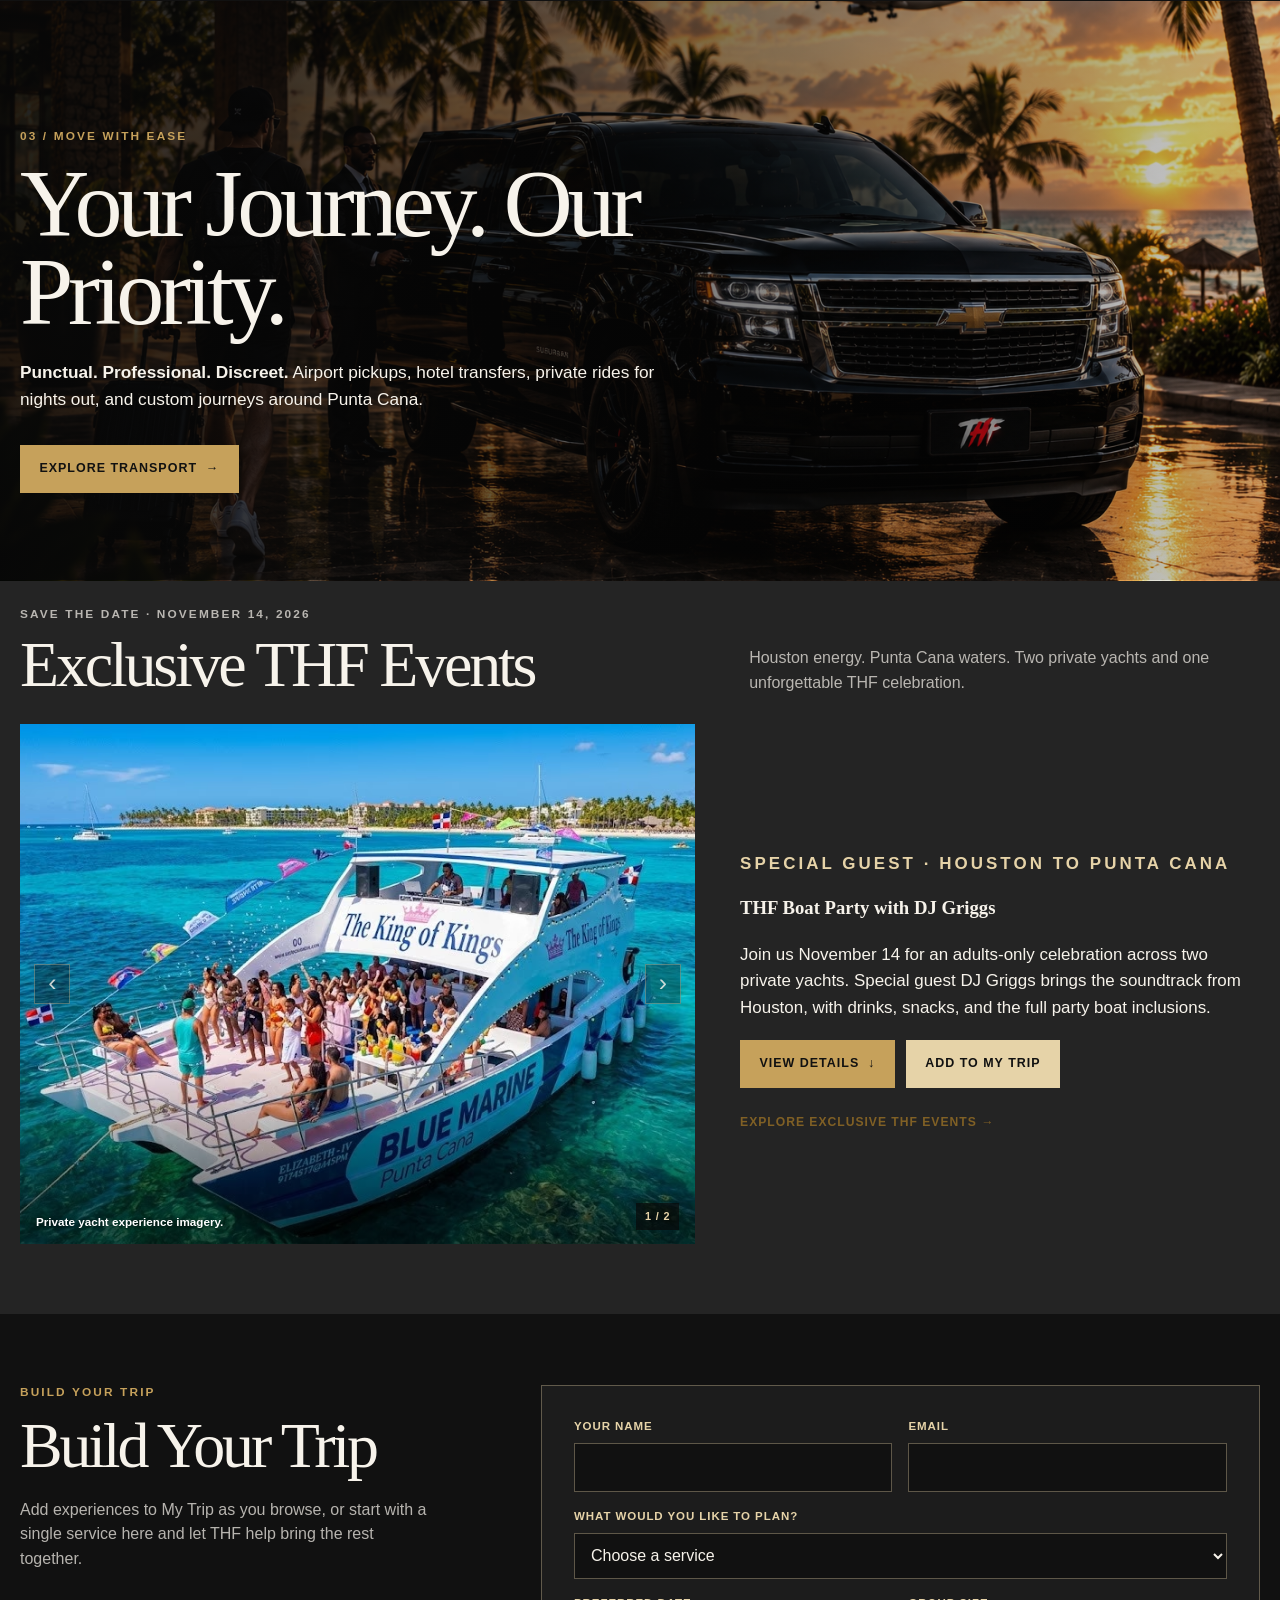
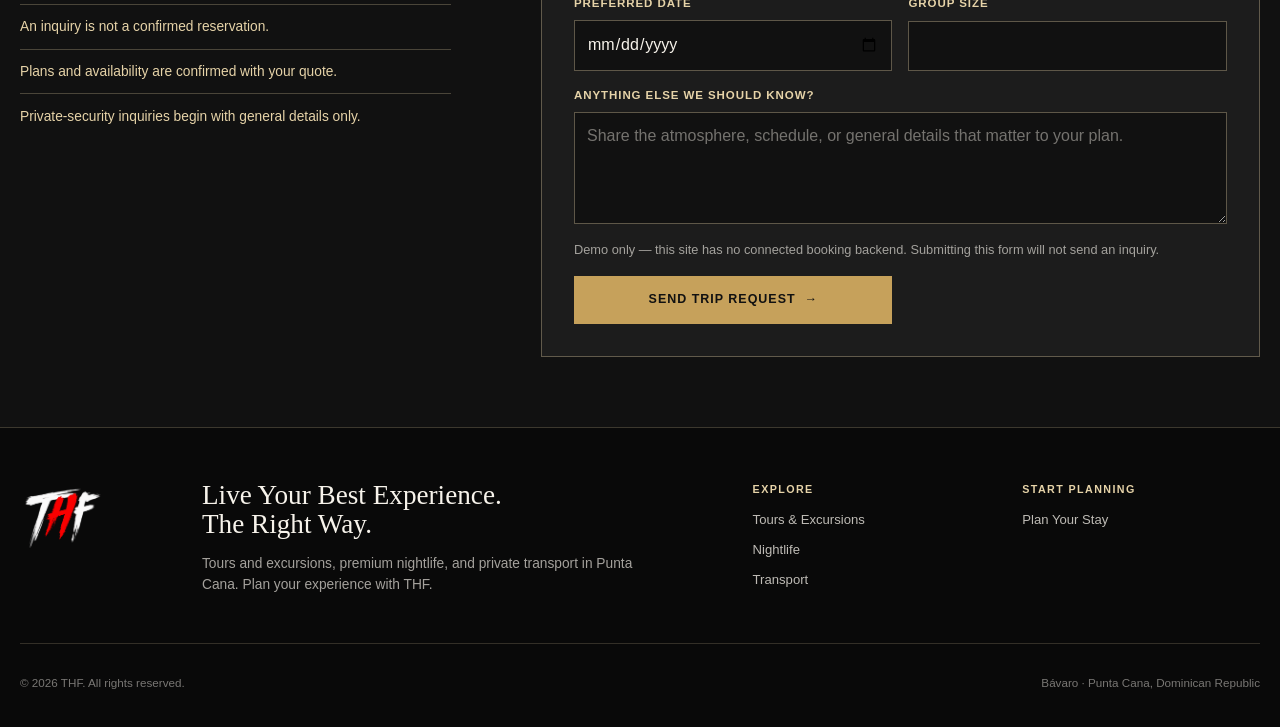
==== commit 539c9bd3: "Add files via upload" ====
--- a/index.html
+++ b/index.html
@@ -15,10 +15,10 @@
       <a class="brand" href="index.html" aria-label="THF home"><img src="public/images/THF_LOGO.png" alt="THF"></a>
       <button class="nav-toggle" type="button" data-nav-toggle aria-expanded="false" aria-controls="site-navigation" aria-label="Open navigation"><span></span><span></span><span></span></button>
       <nav class="site-nav" id="site-navigation" data-site-nav aria-label="Main navigation">
-        <a href="index.html" aria-current="page">Home</a>
+        
         <a href="tours.html">Tours &amp; Excursions</a>
         <a href="nightlife.html">Nightlife</a>
-        <a href="transport.html">Private Transport</a>
+        <a href="transport.html">Transport</a>
         <a href="events.html">Exclusive THF Events</a>
       </nav>
     </div>
@@ -36,7 +36,7 @@
             <div>
               <a href="tours.html">Tours &amp; Excursions <span aria-hidden="true">→</span></a>
               <a href="nightlife.html">Nightlife <span aria-hidden="true">→</span></a>
-              <a href="transport.html">Private Transport <span aria-hidden="true">→</span></a>
+              <a href="transport.html">Transport <span aria-hidden="true">→</span></a>
               <a href="events.html">Exclusive THF Events <span aria-hidden="true">→</span></a>
             </div>
           </nav>
@@ -146,7 +146,7 @@
         <p class="eyebrow">03 / Move with ease</p>
         <h2 id="transport-heading">Your Journey. Our Priority.</h2>
         <p><strong>Punctual. Professional. Discreet.</strong> Airport pickups, hotel transfers, private rides for nights out, and custom journeys around Punta Cana.</p>
-        <div class="nightlife-actions"><a class="button" href="transport.html">Explore Private Transport <span aria-hidden="true">→</span></a></div>
+        <div class="nightlife-actions"><a class="button" href="transport.html">Explore Transport <span aria-hidden="true">→</span></a></div>
       </div></div>
     </section>
 
@@ -163,9 +163,9 @@
     <section class="section inquiry-section" id="inquiry" aria-labelledby="inquiry-heading">
       <div class="shell inquiry-layout">
         <div>
-          <p class="eyebrow">Plan Your Stay</p>
-          <h2 id="inquiry-heading">Plan Your Stay</h2>
-          <p>Tell us your dates, group size, and what you want to do. Choose one service or bring your plans together in a single inquiry.</p>
+          <p class="eyebrow">Build Your Trip</p>
+          <h2 id="inquiry-heading">Build Your Trip</h2>
+          <p>Add experiences to My Trip as you browse, or start with a single service here and let THF help bring the rest together.</p>
           <ul class="inquiry-trust">
             <li>An inquiry is not a confirmed reservation.</li>
             <li>Plans and availability are confirmed with your quote.</li>
@@ -181,7 +181,7 @@
               <optgroup label="Exclusive THF Events"><option value="thf-boat-party">November 14 — THF Boat Party with DJ Griggs</option></optgroup>
               <optgroup label="Tours & Excursions"><option value="buggies-atv">Buggies &amp; ATV Adventure</option><option value="hip-hop-party-boat">Hip-Hop Party Boat (Adults Only)</option><option value="private-yacht">Private Boats &amp; Yacht Experiences</option><option value="jet-ski">Jet Ski Experience</option><option value="isla-saona">Isla Saona Escape</option></optgroup>
               <optgroup label="Nightlife"><option value="club-reservations">Club Reservations</option><option value="vip-sections">VIP Sections</option><option value="private-events">Exclusive Events &amp; Private Celebrations</option><option value="private-security">Private Security</option></optgroup>
-              <optgroup label="Private Transport"><option value="airport-pickup">Airport Pickup</option><option value="hotel-transfer">Hotel Transfer</option><option value="night-out-ride">Private Ride for a Night Out</option><option value="custom-journey">Custom Journey</option></optgroup>
+              <optgroup label="Transport"><option value="airport-pickup">Airport Pickup</option><option value="hotel-transfer">Hotel Transfer</option><option value="night-out-ride">Private Ride for a Night Out</option><option value="custom-journey">Custom Journey</option></optgroup>
             </select>
           </div>
           <div class="field"><label for="date">Preferred date</label><input id="date" name="date" type="date" required></div>
@@ -192,7 +192,7 @@
           <div class="field" data-route-field hidden><label for="destination">Destination</label><input id="destination" name="destination" data-required-for-route="true" placeholder="Where you need to go"></div>
           <div class="field field--wide"><label for="details">Anything else we should know?</label><textarea id="details" name="details" placeholder="Share the atmosphere, schedule, or general details that matter to your plan."></textarea></div>
           <p class="form-note">Demo only — this site has no connected booking backend. Submitting this form will not send an inquiry.</p>
-          <button class="button" type="submit">Prepare inquiry <span aria-hidden="true">→</span></button>
+          <button class="button" type="submit">Send Trip Request <span aria-hidden="true">→</span></button>
           <p class="form-status" data-form-status tabindex="-1" hidden aria-live="polite"></p>
         </form>
       </div>
@@ -204,7 +204,7 @@
       <div class="footer-top">
         <a class="footer-brand" href="index.html" aria-label="THF home"><img src="public/images/THF_LOGO.png" alt="THF"></a>
         <div><p class="footer-claim">Live Your Best Experience.<br>The Right Way.</p><p class="footer-copy">Tours and excursions, premium nightlife, and private transport in Punta Cana. Plan your experience with THF.</p></div>
-        <div class="footer-links"><strong>Explore</strong><a href="tours.html">Tours &amp; Excursions</a><a href="nightlife.html">Nightlife</a><a href="transport.html">Private Transport</a></div>
+        <div class="footer-links"><strong>Explore</strong><a href="tours.html">Tours &amp; Excursions</a><a href="nightlife.html">Nightlife</a><a href="transport.html">Transport</a></div>
         <div class="footer-links"><strong>Start planning</strong><a href="#inquiry">Plan Your Stay</a></div>
       </div>
       <div class="footer-bottom"><p>© <span data-current-year>2026</span> THF. All rights reserved.</p><p>Bávaro · Punta Cana, Dominican Republic</p></div>
--- a/styles.css
+++ b/styles.css
@@ -295,6 +295,15 @@
 .experience-gallery:fullscreen .experience-gallery__image img { object-fit: contain; }
 .experience-gallery:fullscreen .experience-gallery__close { display: grid; }
 .inline-experience-actions { display: flex; flex-wrap: wrap; gap: .7rem; margin-top: 1.2rem; }
+.service-card__body > .inline-experience-actions { margin-top: auto; }
+.trip-add-button { color: var(--ink); background: transparent; border-color: var(--deep-gold); }
+.trip-add-button:hover, .trip-add-button.is-added { color: var(--ivory); background: var(--ink); border-color: var(--ink); }
+.section--dark .trip-add-button, .section--charcoal .trip-add-button { color: var(--ink); background: var(--champagne); border-color: var(--champagne); }
+.section--dark .trip-add-button:hover, .section--charcoal .trip-add-button:hover, .section--dark .trip-add-button.is-added, .section--charcoal .trip-add-button.is-added { color: var(--ivory); background: transparent; border-color: var(--champagne); }
+.trip-tray { position: fixed; z-index: 40; right: 1.25rem; bottom: 1.25rem; min-width: 210px; box-shadow: 0 16px 38px rgba(0,0,0,.28); }
+.trip-tray__link { display: grid; grid-template-columns: 1fr auto; gap: .2rem .85rem; padding: .9rem 1rem; border: 1px solid var(--champagne); color: var(--ink); background: var(--champagne); font-size: .75rem; font-weight: 900; letter-spacing: .06em; text-transform: uppercase; }
+.trip-tray__link strong { display: grid; width: 28px; height: 28px; place-items: center; border-radius: 50%; color: var(--ivory); background: var(--ink); }
+.trip-tray__link span:last-child { grid-column: 1 / -1; font-size: .67rem; }
 .inline-experience-details { margin-top: 1.35rem; padding-top: 1.3rem; border-top: 1px solid currentColor; }
 .inline-experience-details h4 { margin: 0 0 .8rem; font-family: var(--display); font-size: 1.45rem; font-weight: 400; }
 .inline-experience-details p { margin: 0 0 .9rem; }
@@ -512,6 +521,81 @@
 .asset-pending p { max-width: 560px; margin: .65rem 0 0; color: var(--muted); font-size: .88rem; }
 .asset-pending--dark { border-color: rgba(230,211,168,.35); color: var(--ivory); background: rgba(17,17,17,.25); }
 .asset-pending--dark p { color: rgba(247,243,235,.68); }
+
+.trip-empty { max-width: 650px; padding: clamp(1.5rem, 4vw, 3rem); border: 1px solid var(--line); background: #fffdfa; }
+.trip-empty h2 { margin: 0; font-size: clamp(2.2rem, 4vw, 3.4rem); font-weight: 400; letter-spacing: -.05em; }
+.trip-empty p { max-width: 480px; margin: .9rem 0 1.5rem; color: var(--muted); }
+.trip-summary-grid { display: grid; gap: 1.25rem; }
+.trip-summary-card { padding: clamp(1.25rem, 3vw, 2.25rem); border: 1px solid var(--line); background: #fffdfa; }
+.trip-group { min-width: 0; padding-top: 1rem; scroll-margin-top: 100px; }
+.trip-group + .trip-group { margin-top: 1.5rem; padding-top: 2rem; border-top: 3px solid var(--ink); }
+.trip-group > h2 { margin: 0; font-size: clamp(2rem, 4vw, 3rem); font-weight: 400; letter-spacing: -.04em; }
+.trip-group__intro { max-width: 780px; margin: .8rem 0 1.4rem; color: var(--muted); }
+.trip-group__cards { display: grid; gap: 1rem; }
+.trip-group__cards > .trip-summary-card:nth-child(even) { background: #eaeaea; }
+.trip-group--inquiry > h2 { padding-left: 1rem; border-left: 5px solid var(--deep-gold); }
+.trip-flow-note { margin: 0 0 1.5rem; padding: 1rem 1.25rem; border-left: 4px solid var(--deep-gold); background: #fffdfa; }
+.trip-flow-note[hidden] { display: none; }
+.trip-card-overview { display: grid; grid-template-columns: 180px minmax(0, 1fr); gap: 1.5rem; align-items: start; }
+.trip-card-photo { width: 100%; aspect-ratio: 4 / 3; object-fit: cover; }
+.trip-summary-card .trip-card-title { margin: .5rem 0 0; color: var(--ink); font-family: var(--display); font-size: clamp(1.65rem, 3vw, 2.5rem); font-weight: 400; line-height: 1.12; letter-spacing: -.03em; text-transform: none; }
+.trip-card-overview .trip-summary-card__date { margin-top: 0; font-size: .8rem; }
+.trip-summary-card .trip-summary-card__lead { font-size: 1rem; font-weight: 400; }
+.trip-card-details { margin-top: 1rem; }
+.trip-card-details summary { width: fit-content; padding: .55rem 0; color: var(--ink); font-weight: 800; cursor: pointer; }
+.trip-card-details h4 { margin-bottom: .5rem; }
+.trip-checkout-panel { display: grid; gap: 1rem; margin-top: 1rem; padding: clamp(1.25rem, 3vw, 2rem); border: 2px solid var(--deep-gold); background: #fffdfa; }
+.trip-checkout-panel h3, .trip-checkout-panel p { margin: 0; }
+.trip-checkout-panel > .button { justify-self: start; }
+.trip-checkout-panel .trip-booking-review ul { display: grid; gap: .75rem; padding-left: 1.25rem; }
+@media (max-width: 600px) {
+  .trip-card-overview { grid-template-columns: 1fr; gap: 1rem; }
+  .trip-card-photo { aspect-ratio: 16 / 9; }
+  .trip-checkout-panel > .button { width: 100%; }
+}
+.trip-summary-card h2 { margin: 0; font-size: clamp(2rem, 4vw, 3.5rem); font-weight: 400; letter-spacing: -.05em; line-height: 1; }
+.trip-summary-card h3 { margin: 1.5rem 0 .55rem; color: var(--deep-gold); font-family: var(--sans); font-size: .72rem; font-weight: 900; letter-spacing: .1em; text-transform: uppercase; }
+.trip-summary-card p { max-width: 830px; margin: .85rem 0 0; color: var(--muted); }
+.trip-summary-card__lead { color: var(--ink) !important; font-size: 1.08rem; font-weight: 700; }
+.trip-summary-card ul { display: grid; grid-template-columns: repeat(2, minmax(0, 1fr)); gap: .55rem 1.5rem; margin: 1rem 0; padding: 0; list-style: none; }
+.trip-summary-card li { padding-top: .55rem; border-top: 1px solid var(--line); font-size: .9rem; }
+.trip-summary-card__date { color: var(--deep-gold) !important; font-weight: 800; }
+.trip-summary-card__time { display: grid; max-width: 300px; gap: .4rem; margin-top: 1rem; color: var(--deep-gold); font-size: .7rem; font-weight: 900; letter-spacing: .08em; text-transform: uppercase; }
+.trip-summary-card__time select { min-height: 44px; padding: .6rem; border: 1px solid var(--line); border-radius: 0; color: var(--ink); background: #fff; font: inherit; font-size: .9rem; letter-spacing: normal; text-transform: none; }
+.trip-experience-fields { display: grid; grid-template-columns: repeat(auto-fit, minmax(min(100%, 240px), 1fr)); gap: 1rem; margin-top: 1.5rem; padding-top: 1.25rem; border-top: 1px solid var(--line); }
+.trip-experience-fields label { display: grid; gap: .45rem; color: var(--deep-gold); font-size: .72rem; font-weight: 900; letter-spacing: .06em; text-transform: uppercase; }
+.trip-experience-fields input, .trip-experience-fields textarea { width: 100%; min-height: 46px; padding: .7rem; border: 1px solid var(--line); border-radius: 0; color: var(--ink); background: #fff; font: inherit; font-size: 1rem; font-weight: 400; letter-spacing: normal; text-transform: none; }
+.trip-experience-fields textarea { min-height: 100px; resize: vertical; }
+.trip-experience-fields input[readonly] { background: var(--ivory); }
+.trip-experience-fields__wide { grid-column: 1 / -1; }
+.trip-experience-fields .trip-summary-card__time { max-width: none; margin-top: 0; }
+.trip-summary-card__remove { margin-top: 1.4rem; padding: 0; border: 0; color: var(--deep-gold); background: transparent; font-size: .72rem; font-weight: 900; letter-spacing: .08em; text-transform: uppercase; }
+.trip-summary-card__remove:hover { color: var(--ink); }
+.trip-booking-actions { display: grid; gap: 1rem; margin-top: 1.25rem; }
+.trip-booking-actions > .button { justify-self: start; }
+.trip-booking-review { padding: 1rem; border: 1px solid var(--line); background: var(--ivory); }
+.trip-booking-review p { margin: 0 0 .75rem; }
+.trip-booking-review[hidden], [data-trip-request-section][hidden] { display: none; }
+.trip-experience-fields + .button { margin-top: 1.25rem; }
+.trip-summary-card__remove[hidden] { display: none; }
+.trip-quick-add { display: grid; gap: .65rem; padding: 1.25rem; background: #fffdfa; border: 1px solid var(--line); }
+.trip-quick-add label { font-weight: 800; }
+.trip-quick-add > div { display: flex; flex-wrap: wrap; gap: .75rem; }
+.trip-quick-add select { flex: 1; min-width: min(100%, 240px); min-height: 48px; padding: .75rem; border: 1px solid var(--line); background: #fff; color: var(--ink); font-size: 1rem; }
+.trip-quick-add p { margin: 0; }
+.trip-browse-nav a { color: var(--ink); border-color: var(--line); }
+.trip-browse-nav > div { border-color: var(--line); }
+.section.trip-selections-section { padding-bottom: clamp(1.25rem, 2.5vw, 2rem); }
+.section.trip-build-section { padding: clamp(1.5rem, 3vw, 2.5rem) 0; background: var(--champagne); border-top: 1px solid rgba(128,96,37,.25); border-bottom: 1px solid rgba(128,96,37,.25); }
+.trip-build-section .section-intro { margin-bottom: 1.25rem; }
+.trip-build-section .trip-browse-nav { margin-top: 1.25rem; }
+.trip-inquiry-summary { min-width: 0; padding: 1rem 1.15rem; border: 1px solid rgba(230,211,168,.3); background: rgba(230,211,168,.08); }
+.trip-inquiry-summary h3 { margin: 0; color: var(--champagne); font-size: 1.05rem; }
+.trip-inquiry-summary > p { margin: .5rem 0 1rem; color: rgba(247,243,235,.78); font-size: .85rem; }
+.trip-inquiry-summary ul { display: grid; gap: .9rem; margin: 0; padding: 0; list-style: none; }
+.trip-inquiry-summary li { display: grid; gap: .25rem; padding-top: .8rem; border-top: 1px solid rgba(230,211,168,.2); overflow-wrap: anywhere; }
+.trip-inquiry-summary li span { color: rgba(247,243,235,.85); font-size: .85rem; }
+.trip-inquiry-summary__notes { white-space: pre-wrap; }
 
 .inquiry-section { color: var(--ivory); background: var(--ink); }
 .inquiry-layout { display: grid; grid-template-columns: minmax(0, .75fr) minmax(420px, 1.25fr); gap: clamp(2rem, 7vw, 8rem); align-items: start; }
@@ -594,6 +678,7 @@
   .experience-gallery__caption { position: absolute !important; z-index: 4 !important; bottom: .8rem !important; left: .8rem !important; display: block; max-width: calc(100% - 6.5rem); margin: 0; color: #fff !important; opacity: 1; font-size: .72rem; font-weight: 800; line-height: 1.35; text-align: left; text-shadow: 0 2px 7px rgba(0,0,0,.9); }
   .experience-gallery__counter { z-index: 4; right: .8rem; bottom: .8rem; }
   .inline-details-trigger { width: min(78vw, 290px); align-self: center; justify-content: center; justify-self: center; margin-right: auto; margin-left: auto; }
+  .trip-add-button { width: min(78vw, 290px); justify-content: center; }
   .experience-card__actions, .inline-experience-actions { justify-content: center; }
   .detail-copy p:has(> .inline-details-trigger) { text-align: center; }
   .private-feature__content > .inline-details-trigger { display: flex; width: fit-content; }
@@ -613,6 +698,8 @@
   .footer-brand { grid-column: 1 / -1; }
   .footer-bottom { display: block; }
   .footer-bottom p + p { margin-top: .4rem; }
+  .trip-tray { right: .75rem; bottom: .75rem; left: .75rem; min-width: 0; }
+  .trip-summary-card ul { grid-template-columns: 1fr; }
 }
 
 @media (max-width: 820px) {
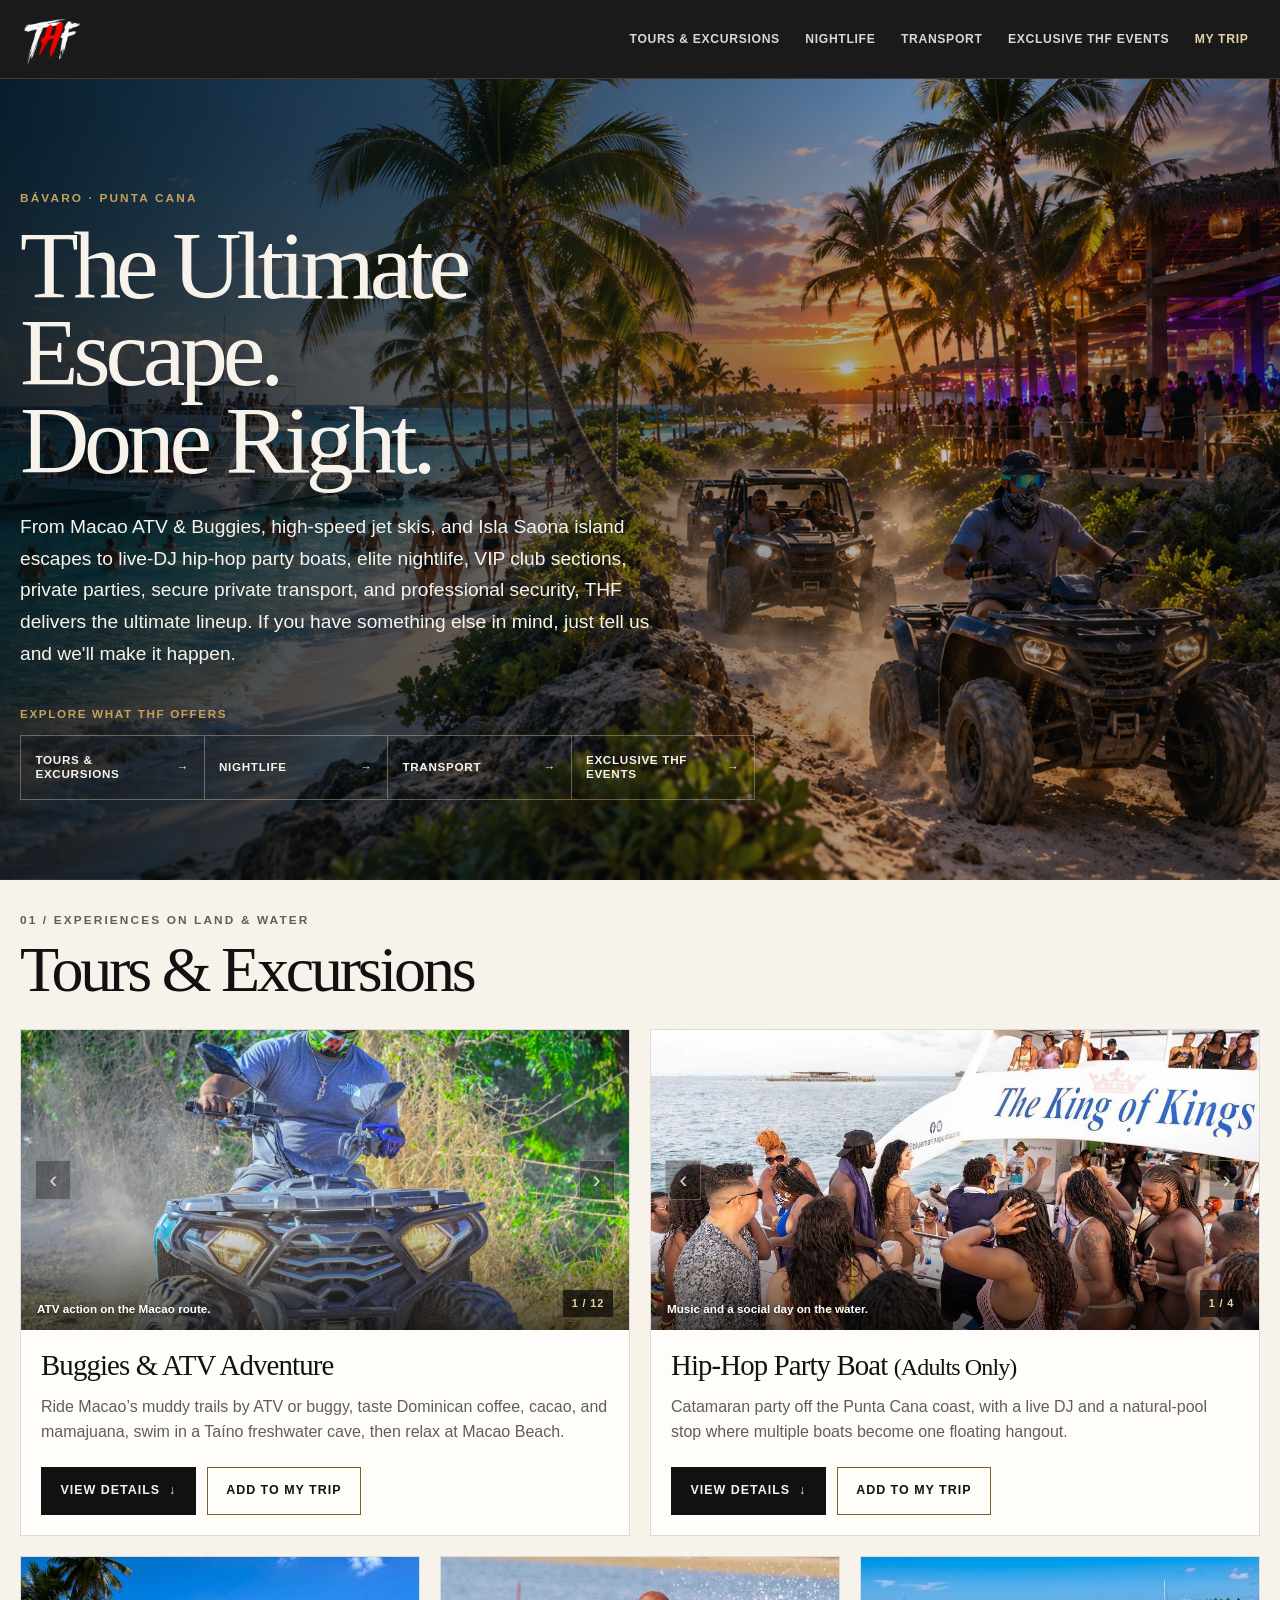
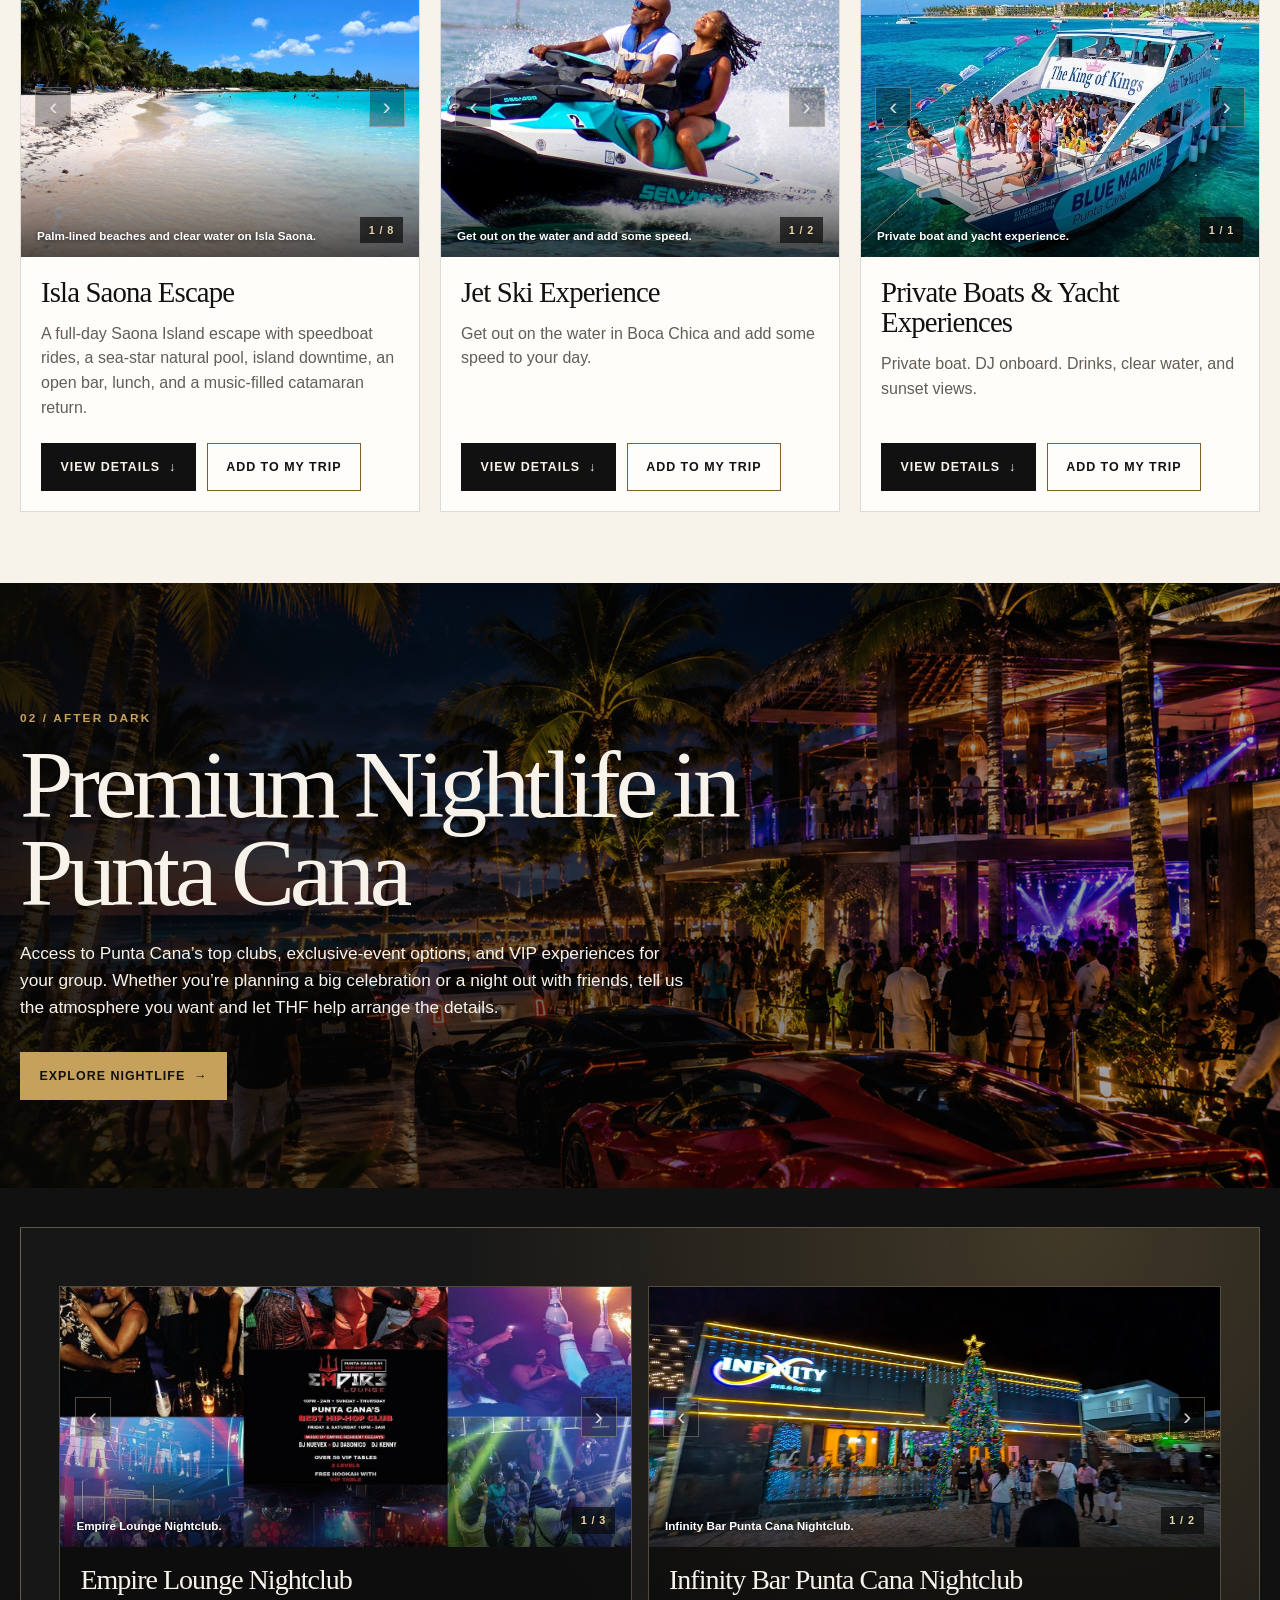
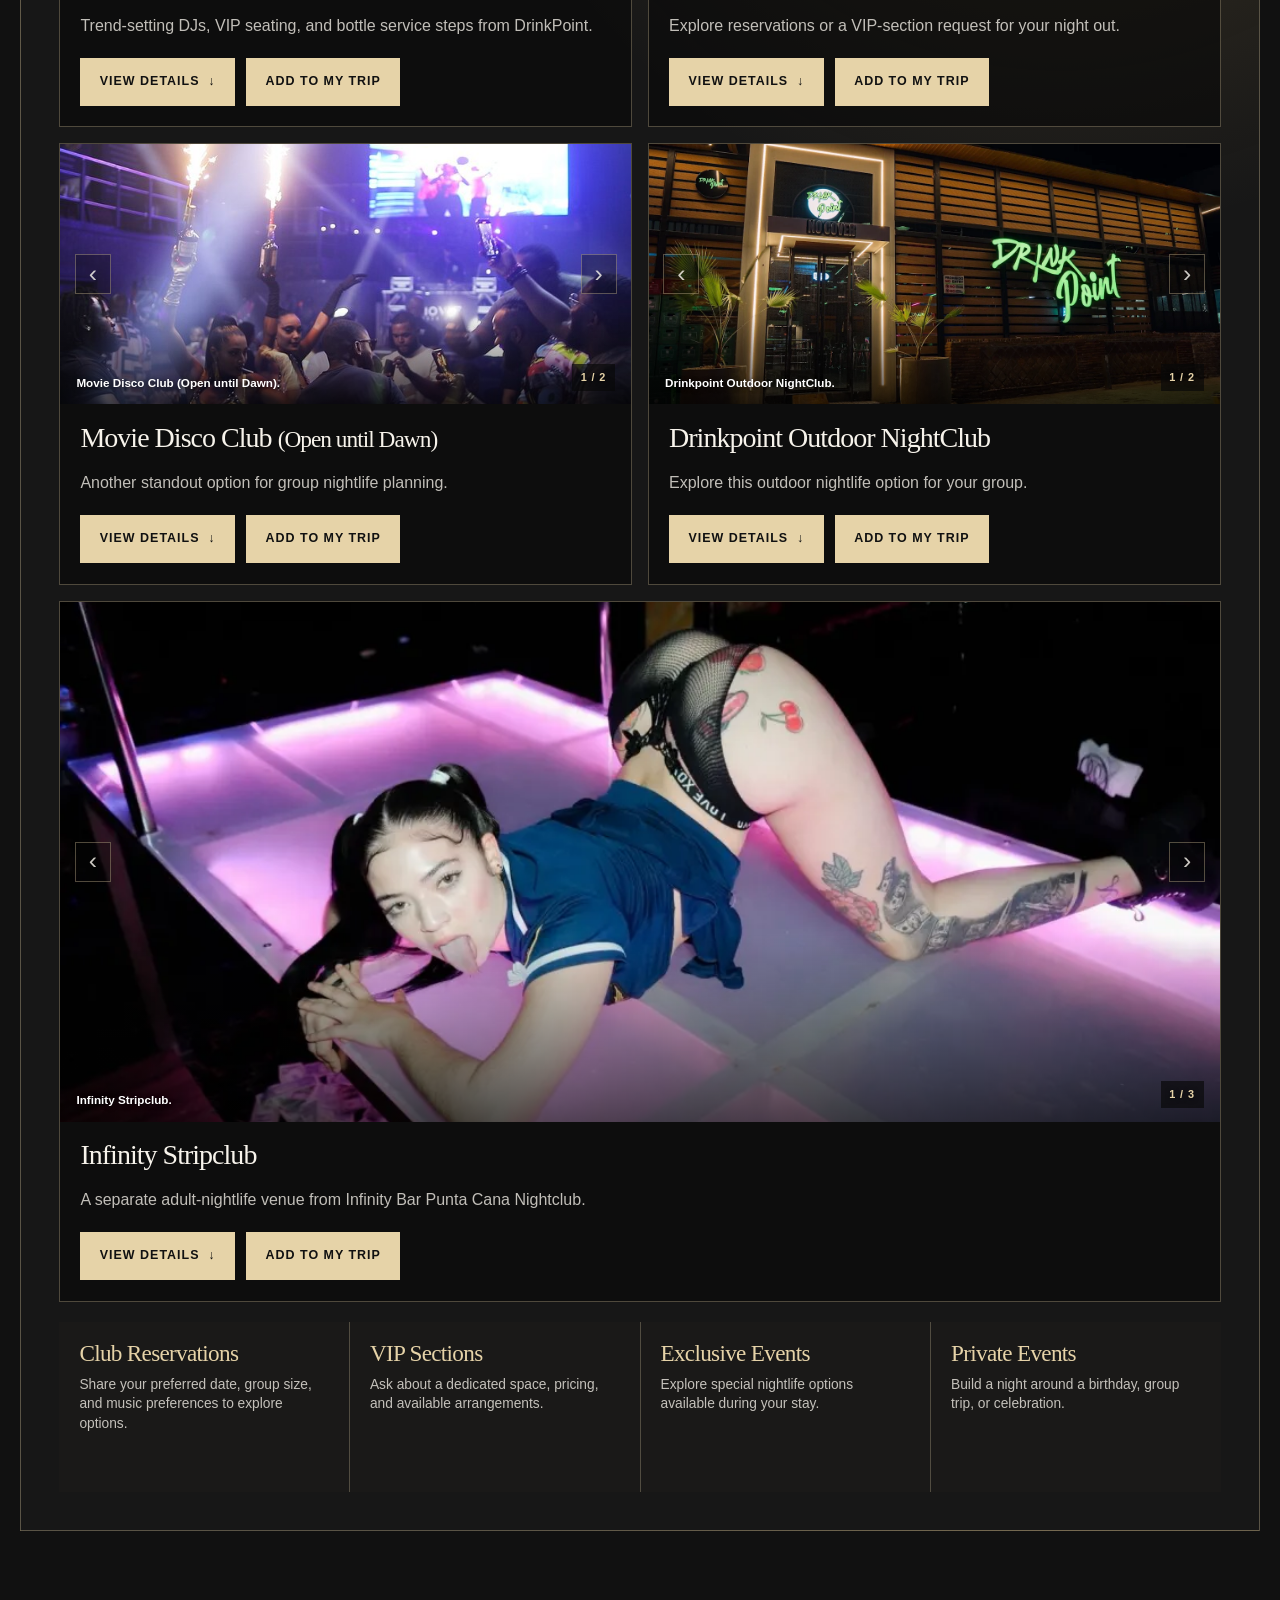
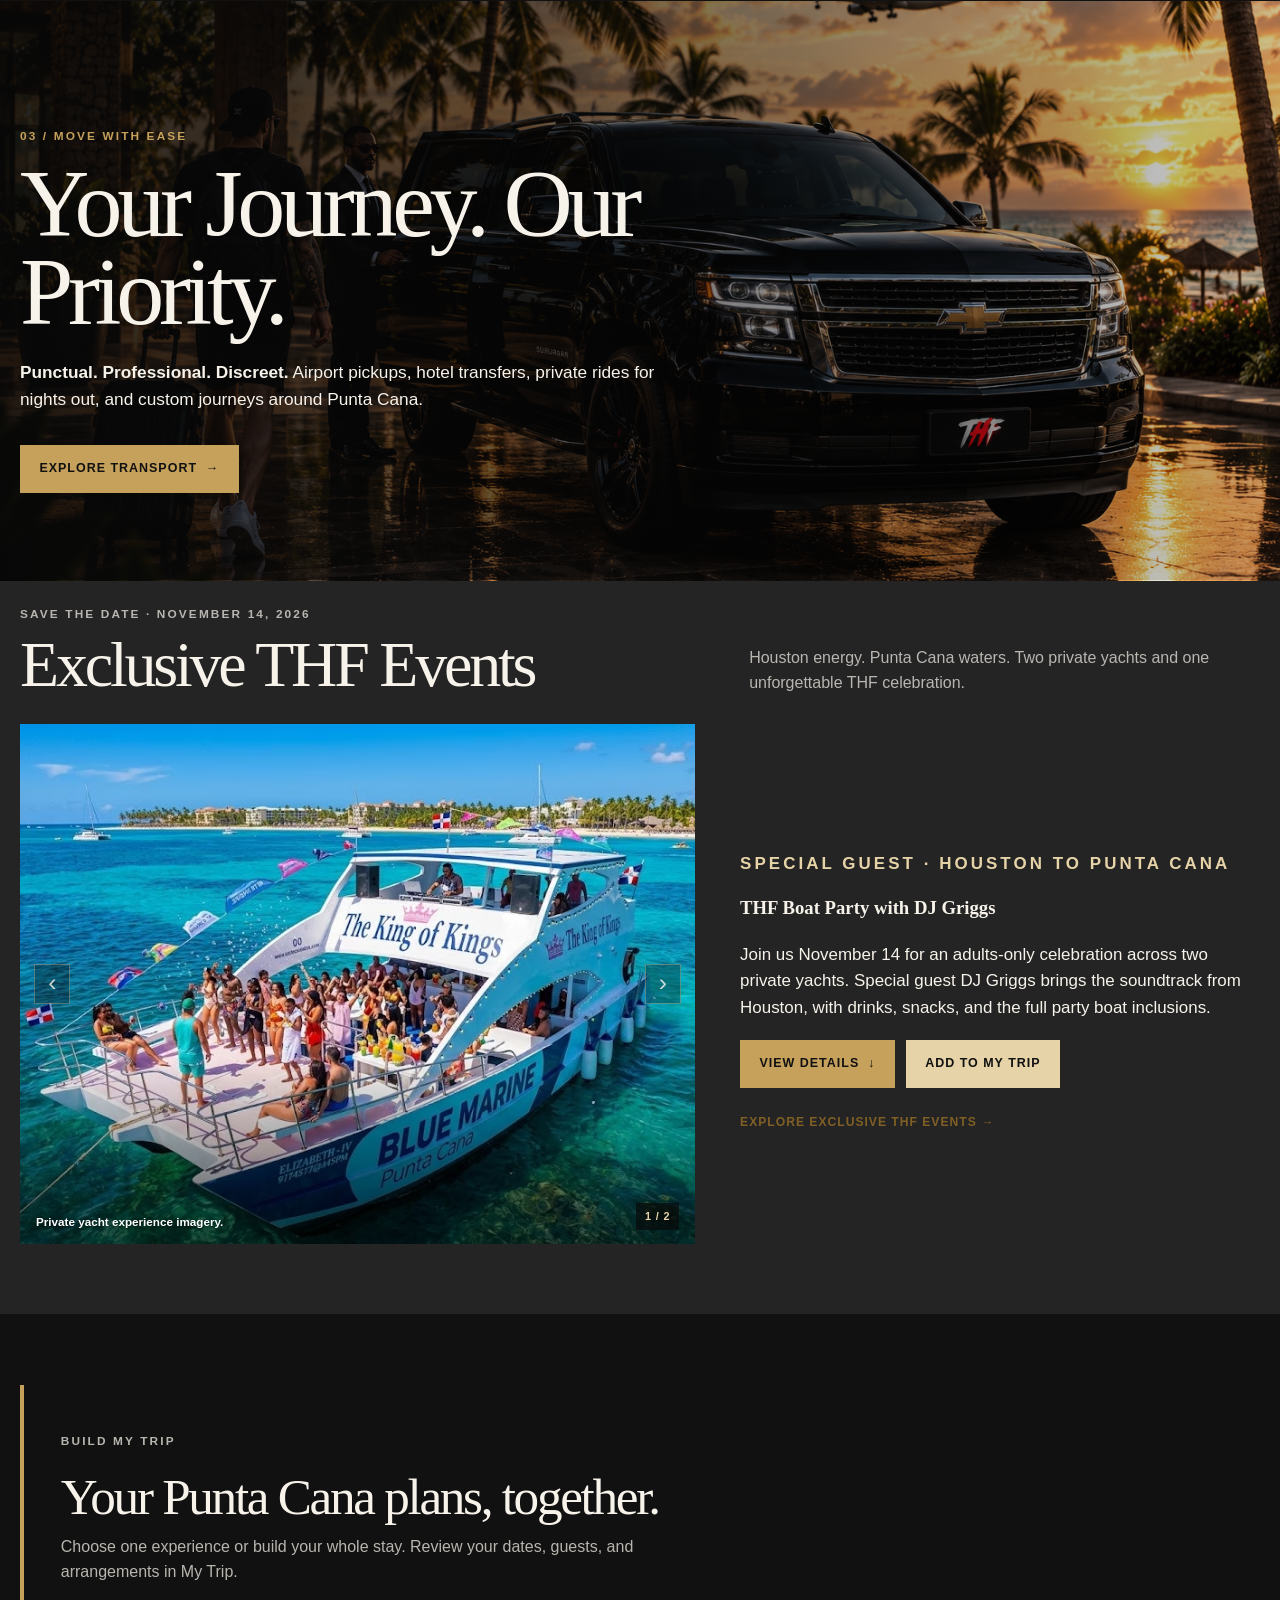
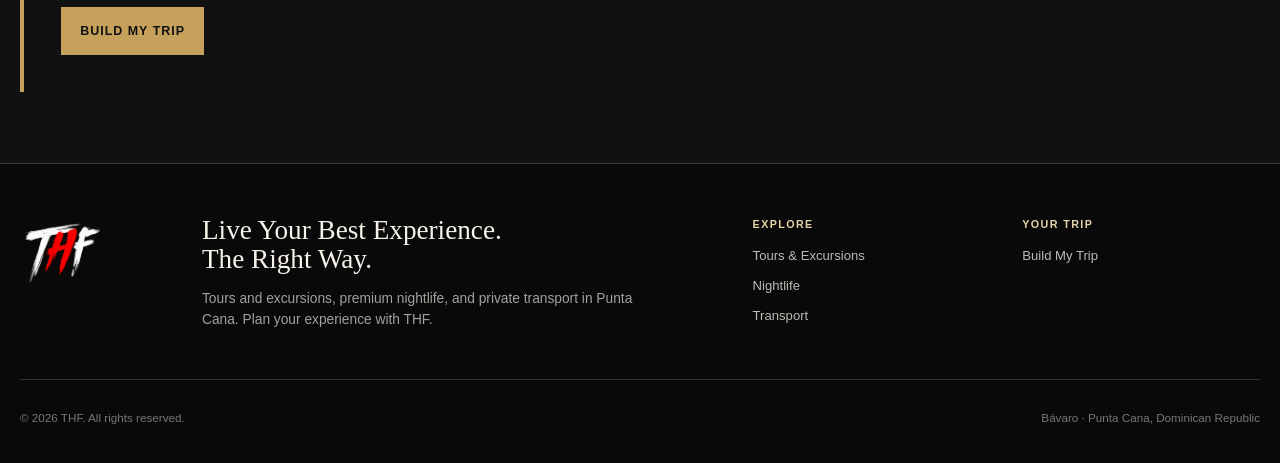
==== commit e3103861: "Add files via upload" ====
--- a/index.html
+++ b/index.html
@@ -20,6 +20,7 @@
         <a href="nightlife.html">Nightlife</a>
         <a href="transport.html">Transport</a>
         <a href="events.html">Exclusive THF Events</a>
+      <a href="trip.html" class="nav-trip">My Trip</a>
       </nav>
     </div>
   </header>
@@ -160,42 +161,8 @@
       </div>
     </section>
 
-    <section class="section inquiry-section" id="inquiry" aria-labelledby="inquiry-heading">
-      <div class="shell inquiry-layout">
-        <div>
-          <p class="eyebrow">Build Your Trip</p>
-          <h2 id="inquiry-heading">Build Your Trip</h2>
-          <p>Add experiences to My Trip as you browse, or start with a single service here and let THF help bring the rest together.</p>
-          <ul class="inquiry-trust">
-            <li>An inquiry is not a confirmed reservation.</li>
-            <li>Plans and availability are confirmed with your quote.</li>
-            <li>Private-security inquiries begin with general details only.</li>
-          </ul>
-        </div>
-        <form class="inquiry-form" data-inquiry-form novalidate>
-          <div class="field"><label for="name">Your name</label><input id="name" name="name" autocomplete="name" required></div>
-          <div class="field"><label for="email">Email</label><input id="email" name="email" type="email" autocomplete="email" required></div>
-          <div class="field field--wide"><label for="service">What would you like to plan?</label>
-            <select id="service" name="service" data-service-select required>
-              <option value="">Choose a service</option>
-              <optgroup label="Exclusive THF Events"><option value="thf-boat-party">November 14 — THF Boat Party with DJ Griggs</option></optgroup>
-              <optgroup label="Tours & Excursions"><option value="buggies-atv">Buggies &amp; ATV Adventure</option><option value="hip-hop-party-boat">Hip-Hop Party Boat (Adults Only)</option><option value="private-yacht">Private Boats &amp; Yacht Experiences</option><option value="jet-ski">Jet Ski Experience</option><option value="isla-saona">Isla Saona Escape</option></optgroup>
-              <optgroup label="Nightlife"><option value="club-reservations">Club Reservations</option><option value="vip-sections">VIP Sections</option><option value="private-events">Exclusive Events &amp; Private Celebrations</option><option value="private-security">Private Security</option></optgroup>
-              <optgroup label="Transport"><option value="airport-pickup">Airport Pickup</option><option value="hotel-transfer">Hotel Transfer</option><option value="night-out-ride">Private Ride for a Night Out</option><option value="custom-journey">Custom Journey</option></optgroup>
-            </select>
-          </div>
-          <div class="field"><label for="date">Preferred date</label><input id="date" name="date" type="date" required></div>
-          <div class="field"><label for="group-size">Group size</label><input id="group-size" name="group-size" type="number" min="1" inputmode="numeric" required></div>
-          <div class="field field--wide" data-private-boat-field hidden><label for="occasion">Occasion</label><input id="occasion" name="occasion" data-required-for-boat="true" placeholder="Celebration, relaxed cruise, sunset plan…"></div>
-          <div class="field field--wide" data-private-boat-field hidden><label for="sunset">Sunset preference <span aria-label="optional">(optional)</span></label><select id="sunset" name="sunset"><option value="">No preference</option><option>Interested in a sunset experience</option><option>Daytime experience preferred</option></select></div>
-          <div class="field" data-route-field hidden><label for="pickup">Pickup</label><input id="pickup" name="pickup" data-required-for-route="true" placeholder="Airport, hotel, or starting point"></div>
-          <div class="field" data-route-field hidden><label for="destination">Destination</label><input id="destination" name="destination" data-required-for-route="true" placeholder="Where you need to go"></div>
-          <div class="field field--wide"><label for="details">Anything else we should know?</label><textarea id="details" name="details" placeholder="Share the atmosphere, schedule, or general details that matter to your plan."></textarea></div>
-          <p class="form-note">Demo only — this site has no connected booking backend. Submitting this form will not send an inquiry.</p>
-          <button class="button" type="submit">Send Trip Request <span aria-hidden="true">→</span></button>
-          <p class="form-status" data-form-status tabindex="-1" hidden aria-live="polite"></p>
-        </form>
-      </div>
+    <section class="section inquiry-section trip-planning-invitation" id="inquiry" aria-labelledby="inquiry-heading">
+      <div class="shell page-cta"><p class="eyebrow">Build My Trip</p><h2 id="inquiry-heading">Your Punta Cana plans, together.</h2><p>Choose one experience or build your whole stay. Review your dates, guests, and arrangements in My Trip.</p><a class="button" href="trip.html" data-trip-destination>Build My Trip <span aria-hidden="true">→</span></a></div>
     </section>
   </main>
 
@@ -205,7 +172,7 @@
         <a class="footer-brand" href="index.html" aria-label="THF home"><img src="public/images/THF_LOGO.png" alt="THF"></a>
         <div><p class="footer-claim">Live Your Best Experience.<br>The Right Way.</p><p class="footer-copy">Tours and excursions, premium nightlife, and private transport in Punta Cana. Plan your experience with THF.</p></div>
         <div class="footer-links"><strong>Explore</strong><a href="tours.html">Tours &amp; Excursions</a><a href="nightlife.html">Nightlife</a><a href="transport.html">Transport</a></div>
-        <div class="footer-links"><strong>Start planning</strong><a href="#inquiry">Plan Your Stay</a></div>
+        <div class="footer-links"><strong>Your trip</strong><a href="trip.html" data-trip-destination>Build My Trip</a></div>
       </div>
       <div class="footer-bottom"><p>© <span data-current-year>2026</span> THF. All rights reserved.</p><p>Bávaro · Punta Cana, Dominican Republic</p></div>
     </div>
--- a/styles.css
+++ b/styles.css
@@ -300,10 +300,9 @@
 .trip-add-button:hover, .trip-add-button.is-added { color: var(--ivory); background: var(--ink); border-color: var(--ink); }
 .section--dark .trip-add-button, .section--charcoal .trip-add-button { color: var(--ink); background: var(--champagne); border-color: var(--champagne); }
 .section--dark .trip-add-button:hover, .section--charcoal .trip-add-button:hover, .section--dark .trip-add-button.is-added, .section--charcoal .trip-add-button.is-added { color: var(--ivory); background: transparent; border-color: var(--champagne); }
-.trip-tray { position: fixed; z-index: 40; right: 1.25rem; bottom: 1.25rem; min-width: 210px; box-shadow: 0 16px 38px rgba(0,0,0,.28); }
-.trip-tray__link { display: grid; grid-template-columns: 1fr auto; gap: .2rem .85rem; padding: .9rem 1rem; border: 1px solid var(--champagne); color: var(--ink); background: var(--champagne); font-size: .75rem; font-weight: 900; letter-spacing: .06em; text-transform: uppercase; }
+.trip-tray { position: fixed; z-index: 40; right: 1.25rem; bottom: 1.25rem; box-shadow: 0 16px 38px rgba(0,0,0,.28); }
+.trip-tray__link { display: flex; align-items: center; gap: .85rem; padding: .82rem 1rem; border: 1px solid var(--champagne); color: var(--ink); background: var(--champagne); font-size: .75rem; font-weight: 900; letter-spacing: .06em; text-transform: uppercase; }
 .trip-tray__link strong { display: grid; width: 28px; height: 28px; place-items: center; border-radius: 50%; color: var(--ivory); background: var(--ink); }
-.trip-tray__link span:last-child { grid-column: 1 / -1; font-size: .67rem; }
 .inline-experience-details { margin-top: 1.35rem; padding-top: 1.3rem; border-top: 1px solid currentColor; }
 .inline-experience-details h4 { margin: 0 0 .8rem; font-family: var(--display); font-size: 1.45rem; font-weight: 400; }
 .inline-experience-details p { margin: 0 0 .9rem; }
@@ -565,6 +564,7 @@
 .trip-experience-fields { display: grid; grid-template-columns: repeat(auto-fit, minmax(min(100%, 240px), 1fr)); gap: 1rem; margin-top: 1.5rem; padding-top: 1.25rem; border-top: 1px solid var(--line); }
 .trip-experience-fields label { display: grid; gap: .45rem; color: var(--deep-gold); font-size: .72rem; font-weight: 900; letter-spacing: .06em; text-transform: uppercase; }
 .trip-experience-fields input, .trip-experience-fields textarea { width: 100%; min-height: 46px; padding: .7rem; border: 1px solid var(--line); border-radius: 0; color: var(--ink); background: #fff; font: inherit; font-size: 1rem; font-weight: 400; letter-spacing: normal; text-transform: none; }
+.trip-experience-fields select { width: 100%; min-height: 46px; padding: .7rem; border: 1px solid var(--line); color: var(--ink); background: #fff; font: inherit; font-size: 1rem; font-weight: 400; letter-spacing: normal; text-transform: none; }
 .trip-experience-fields textarea { min-height: 100px; resize: vertical; }
 .trip-experience-fields input[readonly] { background: var(--ivory); }
 .trip-experience-fields__wide { grid-column: 1 / -1; }
@@ -621,6 +621,19 @@
 .page-cta { padding: 2.3rem; color: var(--ivory); background: var(--charcoal); border-left: 4px solid var(--gold); }
 .page-cta h2 { margin: 0; font-size: clamp(2rem, 4vw, 3.25rem); font-weight: 400; letter-spacing: -.045em; line-height: 1; }
 .page-cta p { max-width: 650px; margin: .8rem 0 1.4rem; color: rgba(247,243,235,.73); }
+.trip-planning-invitation .page-cta { background: transparent; }
+.nav-trip { color: var(--champagne) !important; }
+.trip-service-add { padding: .75rem 0; border: 0; background: transparent; text-align: left; }
+.trip-night-options { display: grid; grid-template-columns: repeat(3, minmax(0, 1fr)); gap: 1.25rem; margin: 1.5rem 0; }
+.trip-night-options strong { display: block; margin-bottom: .4rem; color: var(--champagne); }
+.trip-night-options p { margin: 0; font-size: .9rem; }
+.trip-planning-actions { display: flex; flex-wrap: wrap; align-items: center; gap: .75rem; }
+.trip-planning-actions .trip-add-button { color: var(--champagne); border-color: var(--champagne); }
+@media (max-width: 700px) {
+  .trip-night-options { grid-template-columns: 1fr; gap: 1rem; }
+  .trip-planning-actions { justify-content: center; }
+  .page-cta { padding: 1.5rem; }
+}
 
 .site-footer { color: var(--ivory); background: #090909; border-top: 1px solid rgba(230,211,168,.23); }
 .footer-shell { width: min(1240px, calc(100% - 2.5rem)); margin: 0 auto; padding: 3.3rem 0 1.5rem; }
@@ -698,7 +711,9 @@
   .footer-brand { grid-column: 1 / -1; }
   .footer-bottom { display: block; }
   .footer-bottom p + p { margin-top: .4rem; }
-  .trip-tray { right: .75rem; bottom: .75rem; left: .75rem; min-width: 0; }
+  .trip-tray { right: .75rem; bottom: .75rem; left: auto; }
+  .trip-tray__link { gap: .6rem; padding: .5rem .7rem; font-size: .68rem; }
+  .trip-tray__link strong { width: 25px; height: 25px; }
   .trip-summary-card ul { grid-template-columns: 1fr; }
 }
 
@@ -721,6 +736,7 @@
   .experience-gallery__caption { position: absolute !important; z-index: 4 !important; bottom: .8rem !important; left: .8rem !important; display: block; max-width: calc(100% - 6.5rem); margin: 0; color: #fff !important; opacity: 1; font-size: .72rem; font-weight: 800; line-height: 1.35; text-align: left; text-shadow: 0 2px 7px rgba(0,0,0,.9); }
   .experience-gallery__counter { z-index: 4; right: .8rem; bottom: .8rem; }
   .inline-experience-actions { display: grid; grid-template-columns: 1fr; }
+  .trip-add-button { justify-self: center; }
   .inline-quick-plan__fields { grid-template-columns: 1fr; }
   .inline-quick-plan__button { width: 100%; }
   .section { padding: 3.15rem 0; }
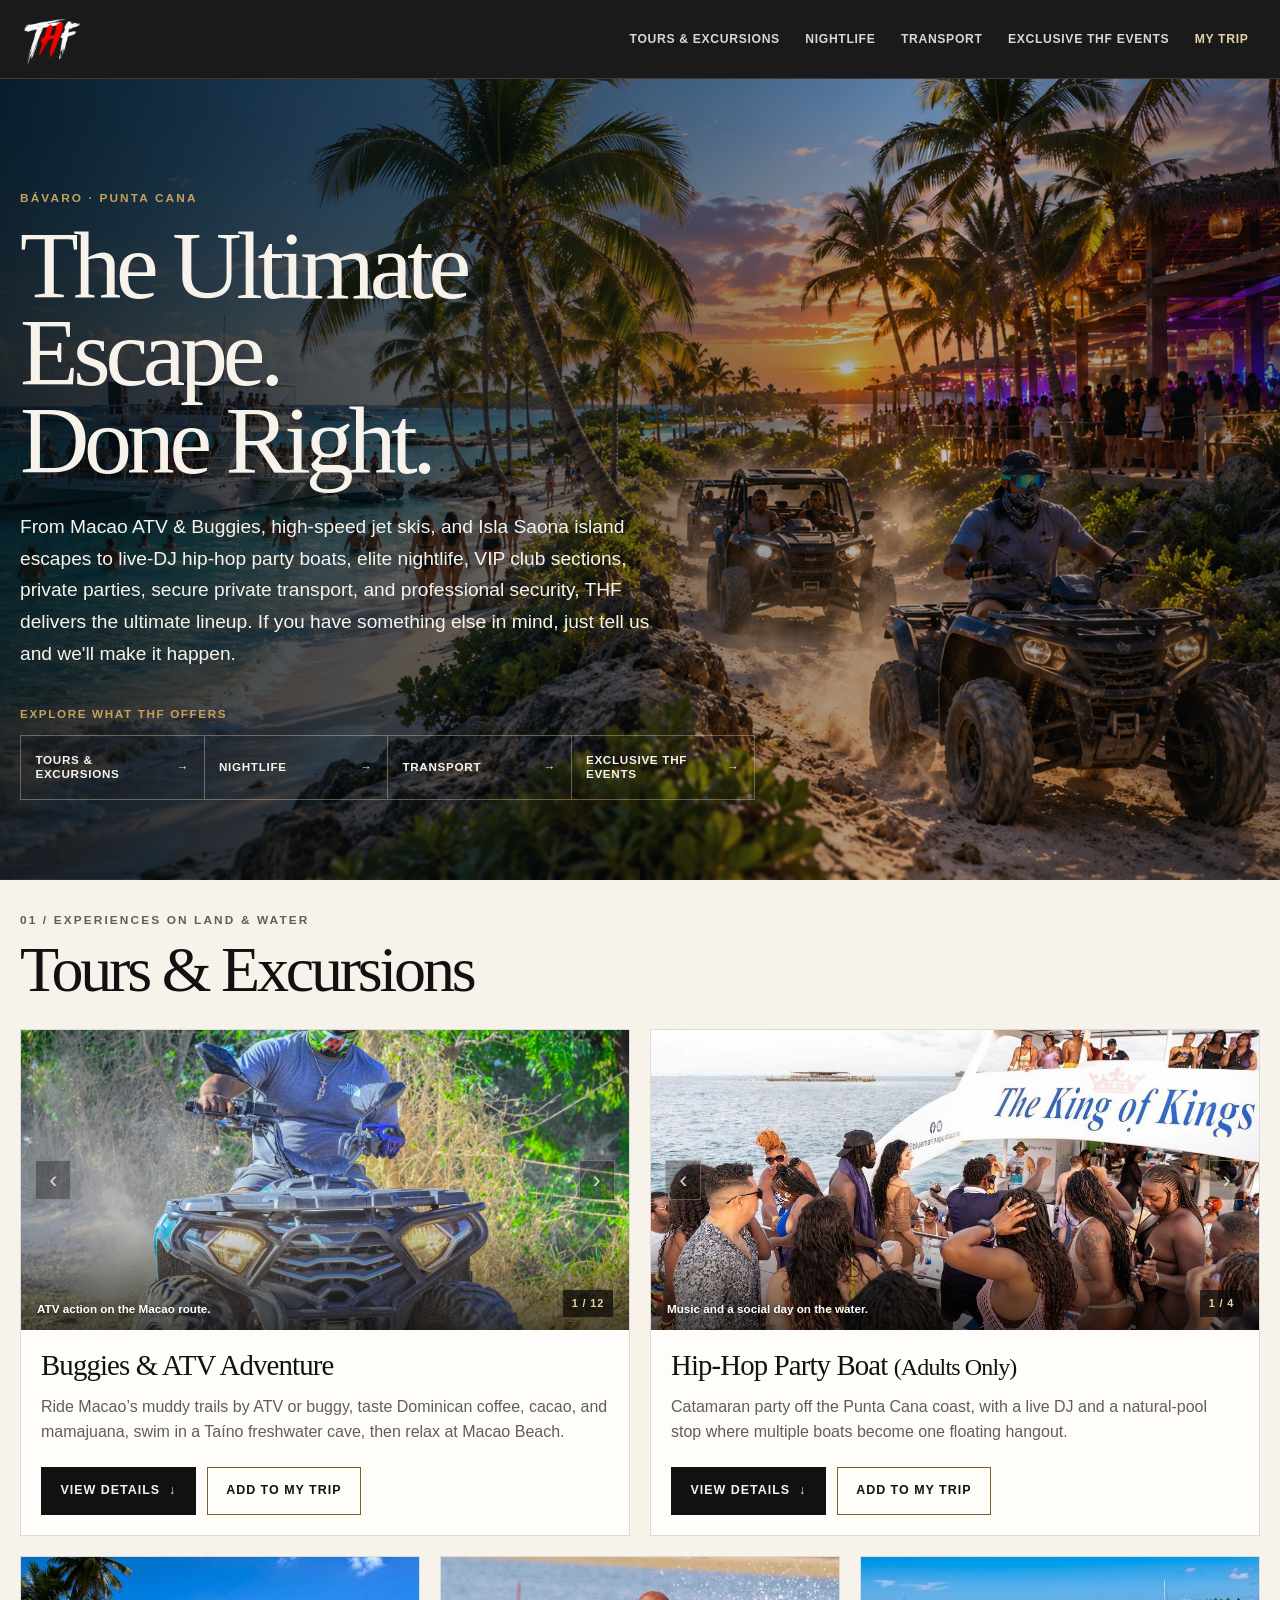
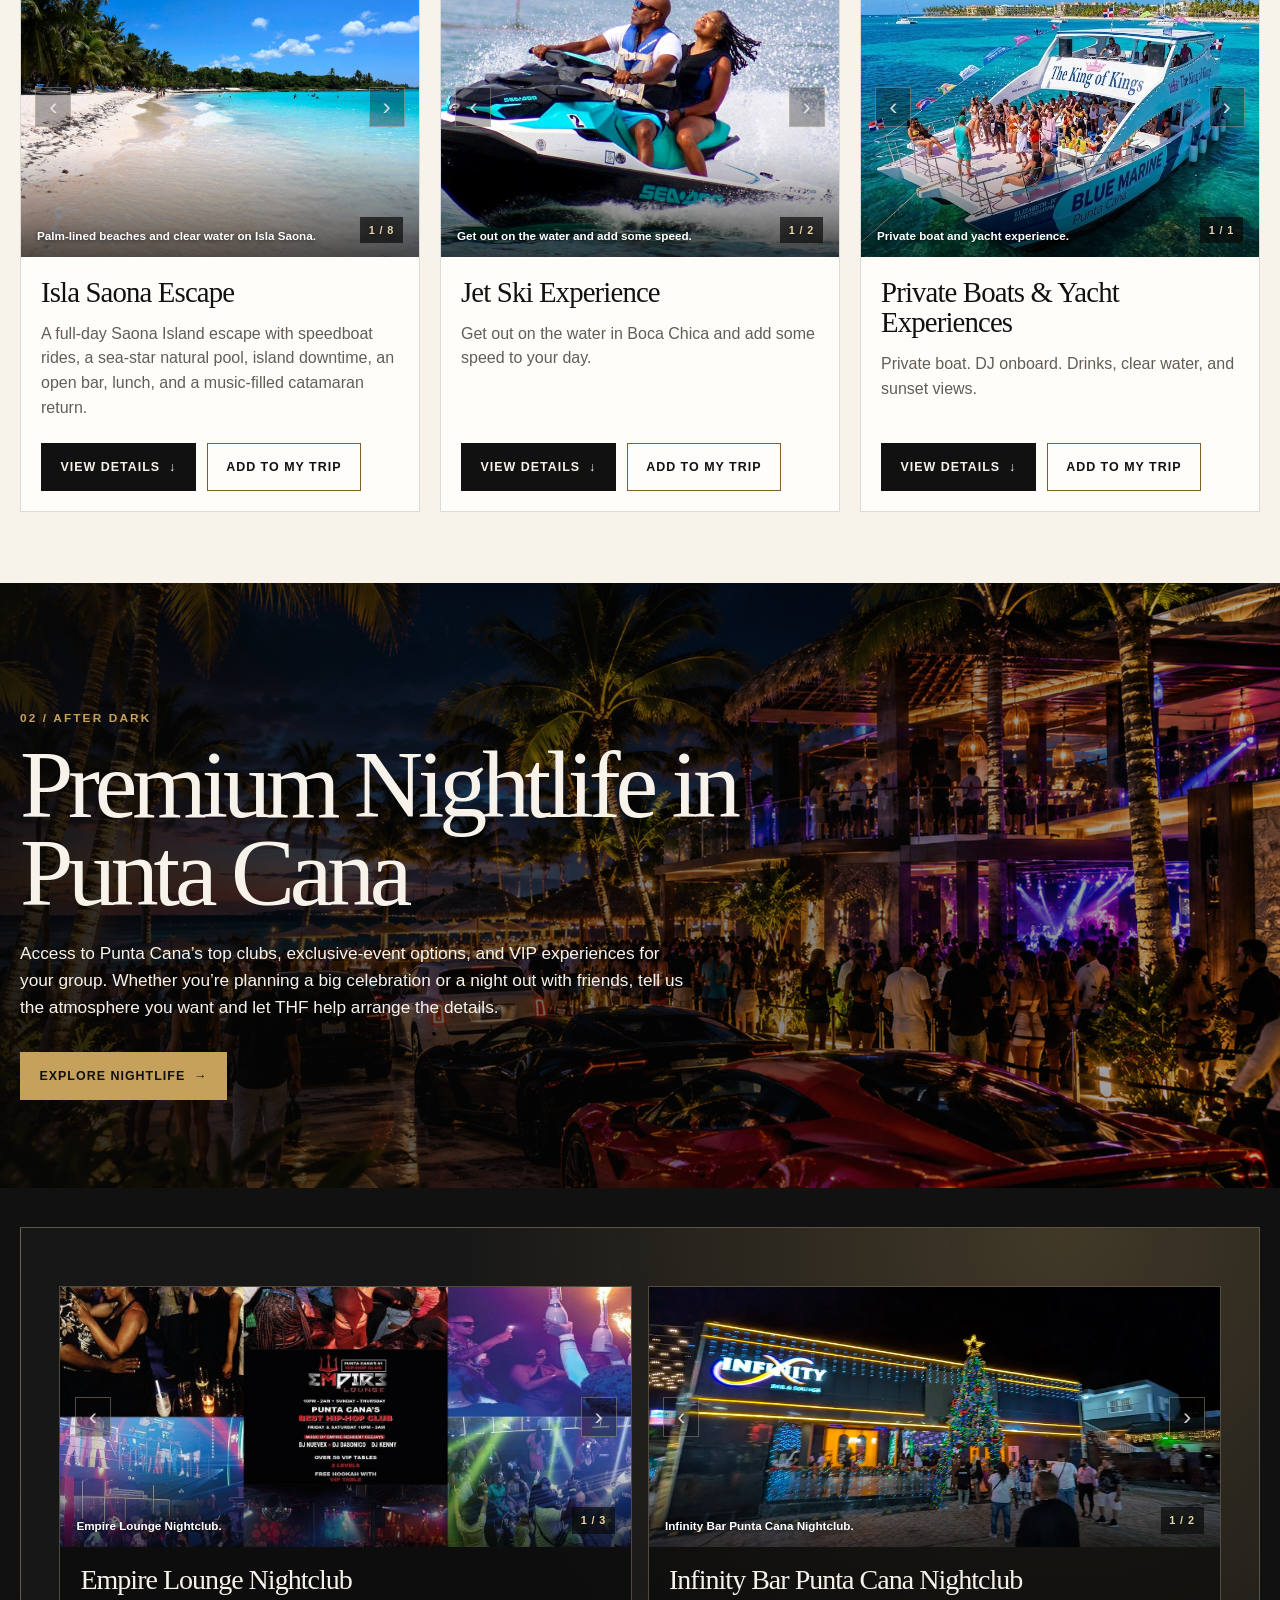
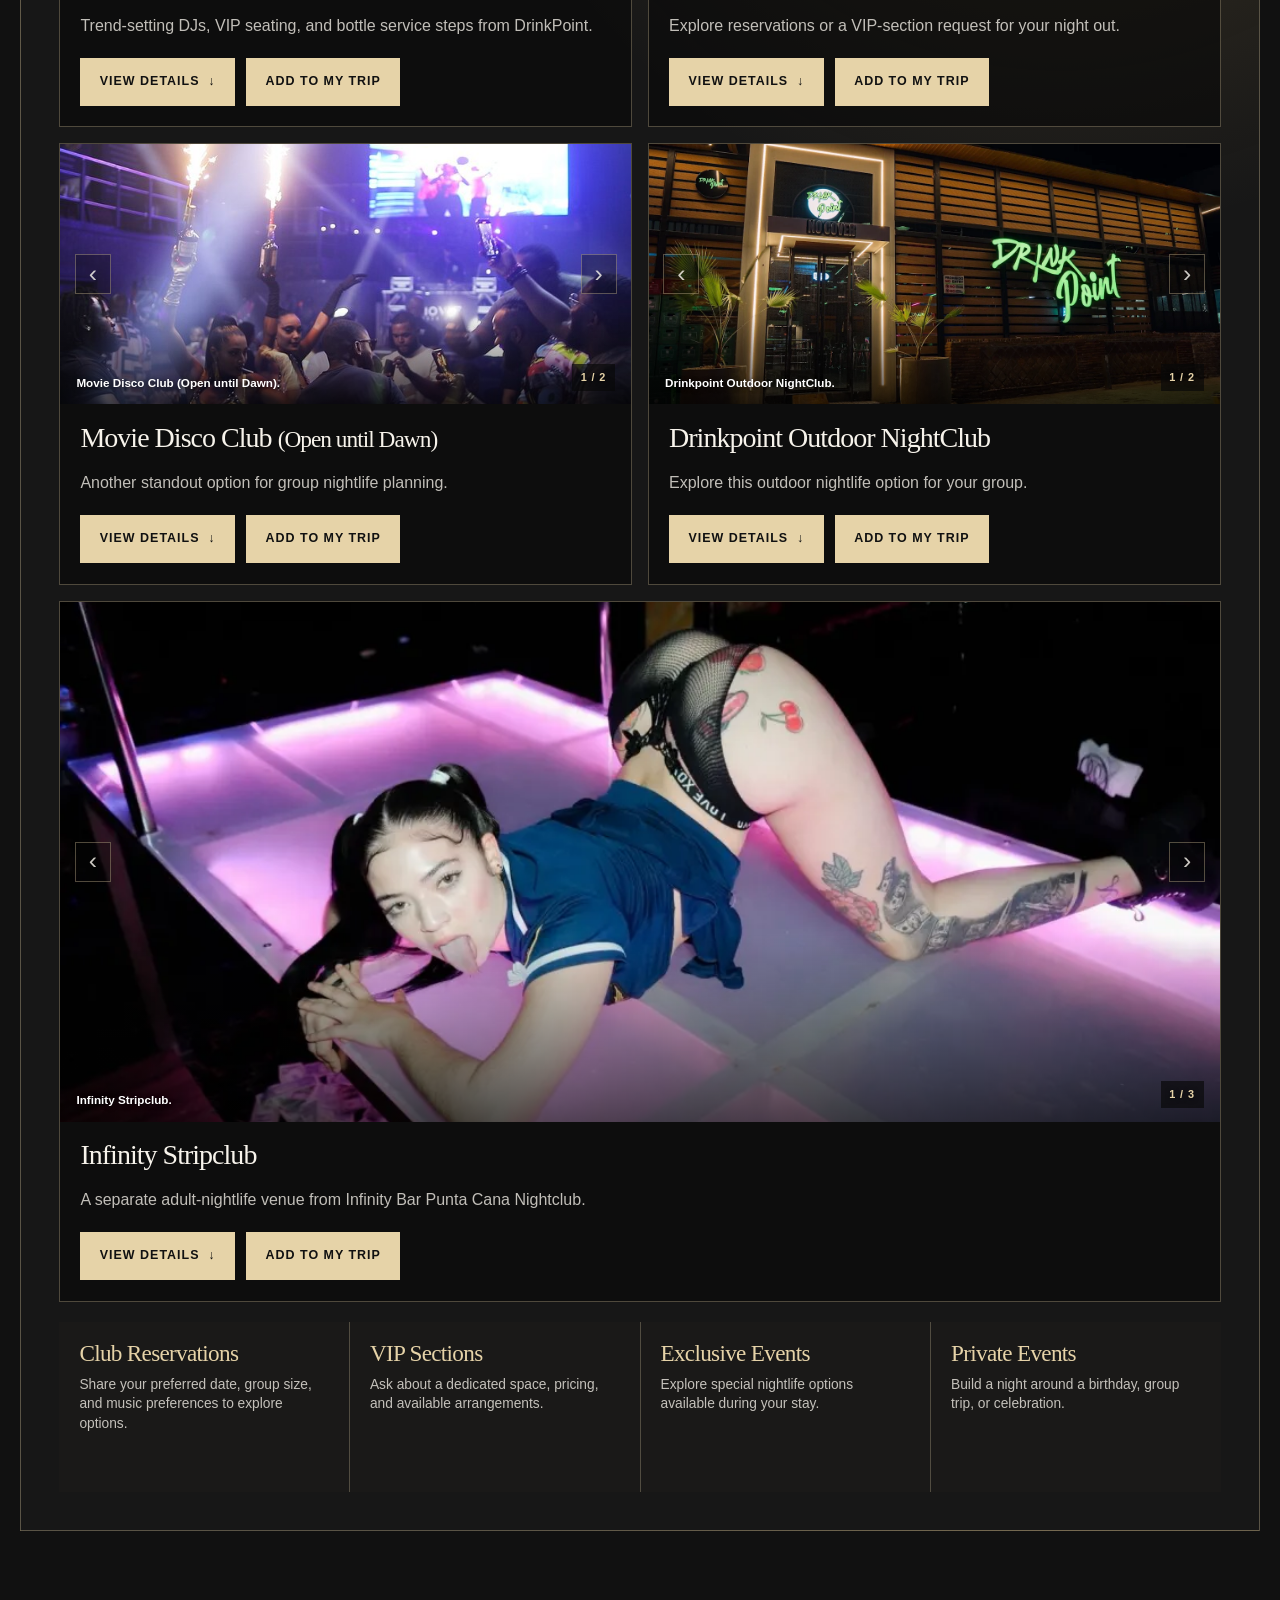
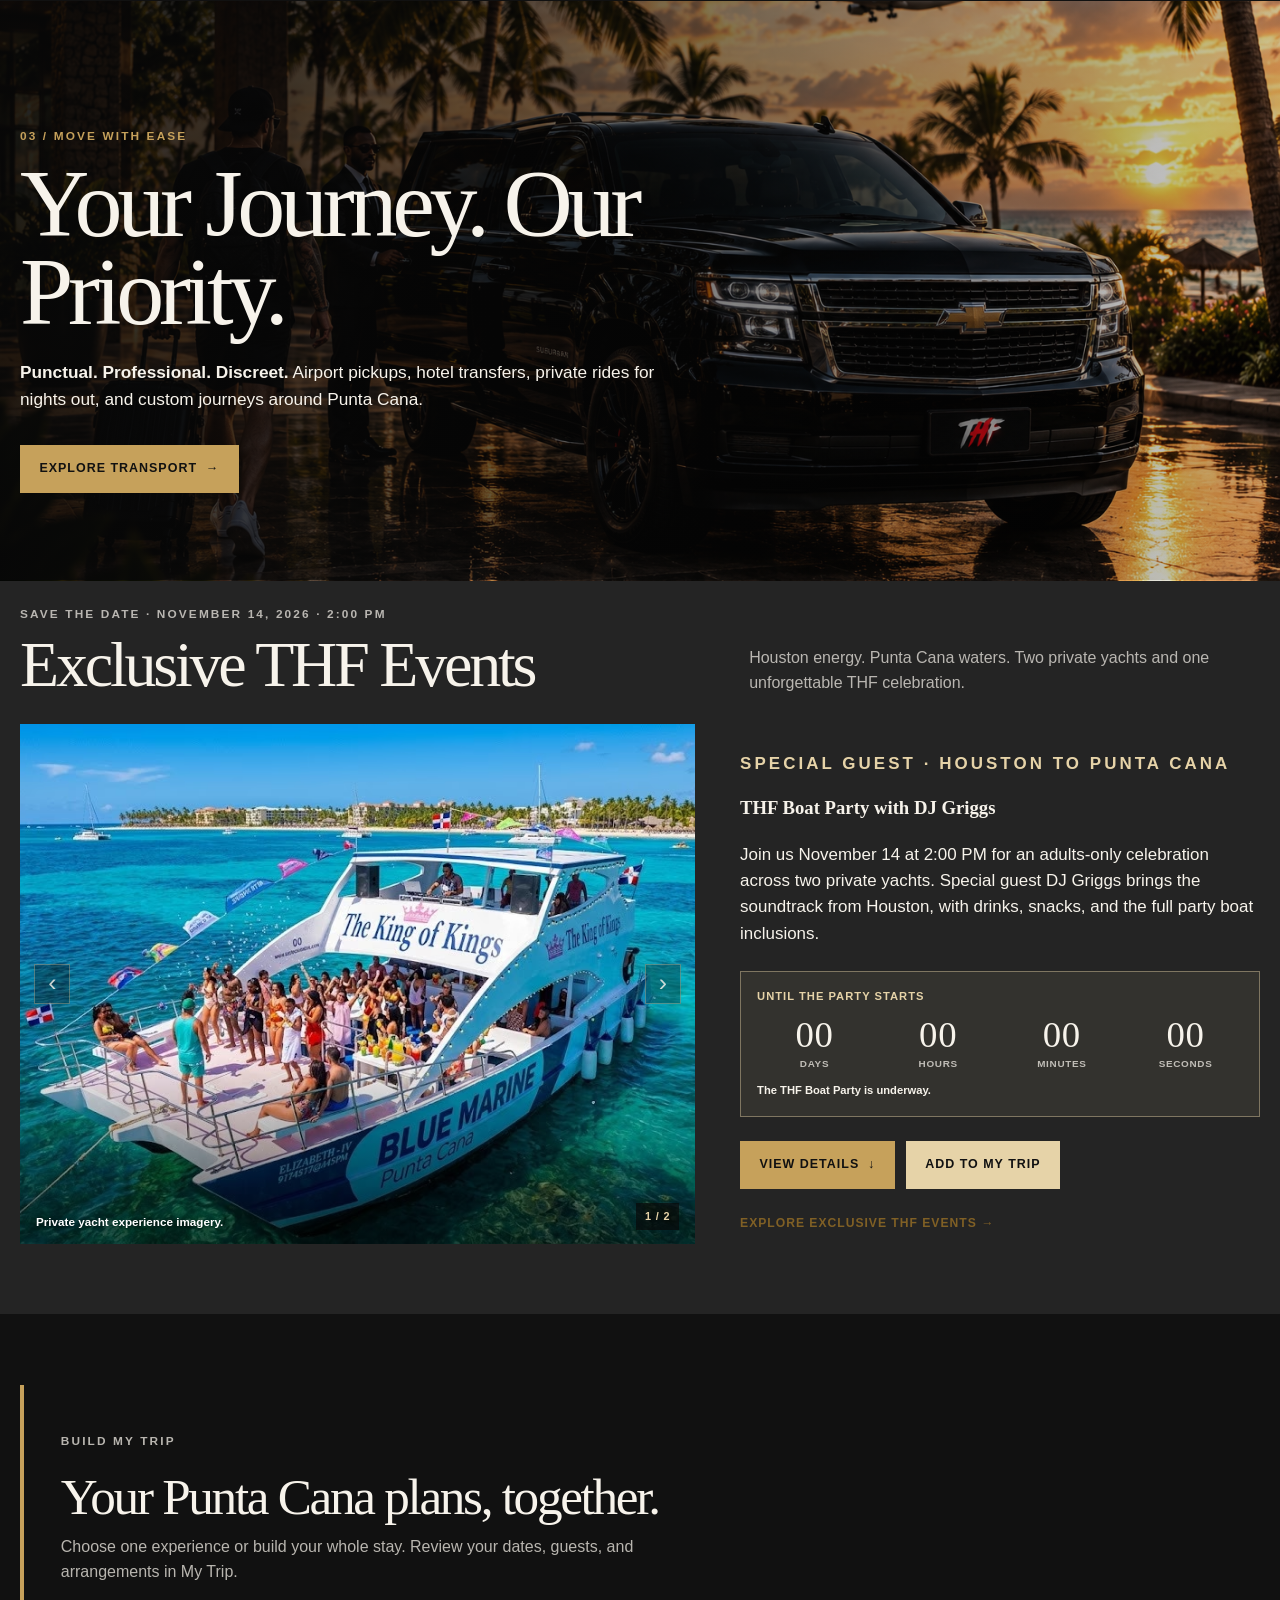
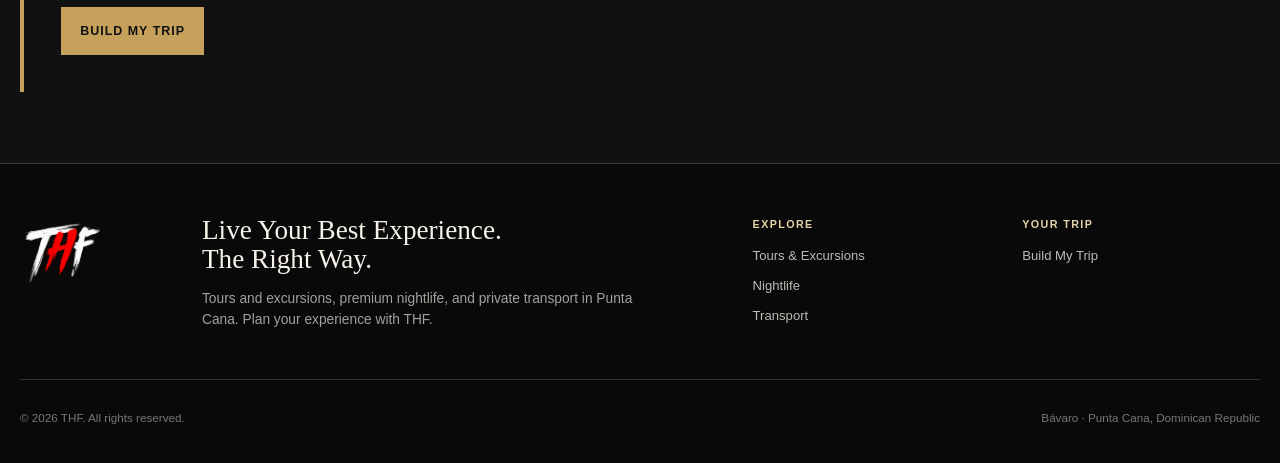
==== commit d5db01d5: "Add files via upload" ====
--- a/index.html
+++ b/index.html
@@ -153,10 +153,10 @@
 
     <section class="section section--charcoal" aria-labelledby="exclusive-events-heading">
       <div class="shell">
-        <div class="section-intro"><div><p class="eyebrow">Save the date · November 14, 2026</p><h2 id="exclusive-events-heading">Exclusive THF Events</h2></div><p>Houston energy. Punta Cana waters. Two private yachts and one unforgettable THF celebration.</p></div>
+        <div class="section-intro"><div><p class="eyebrow">Save the date · November 14, 2026 · 2:00 PM</p><h2 id="exclusive-events-heading">Exclusive THF Events</h2></div><p>Houston energy. Punta Cana waters. Two private yachts and one unforgettable THF celebration.</p></div>
         <div class="private-feature">
           <button class="experience-preview private-feature__visual" type="button" data-open-experience="thf-boat-party" aria-label="View THF Boat Party photos"><img src="public/images/PrivateYath.avif" alt="Private yacht on clear water" loading="lazy"></button>
-          <div class="private-feature__content"><p class="eyebrow">Special guest · Houston to Punta Cana</p><h3>THF Boat Party with DJ Griggs</h3><p>Join us November 14 for an adults-only celebration across two private yachts. Special guest DJ Griggs brings the soundtrack from Houston, with drinks, snacks, and the full party boat inclusions.</p><button class="button" type="button" data-open-experience="thf-boat-party">View details ↓</button><p><a class="card-link" href="events.html">Explore Exclusive THF Events →</a></p></div>
+          <div class="private-feature__content"><p class="eyebrow">Special guest · Houston to Punta Cana</p><h3>THF Boat Party with DJ Griggs</h3><p>Join us November 14 at 2:00 PM for an adults-only celebration across two private yachts. Special guest DJ Griggs brings the soundtrack from Houston, with drinks, snacks, and the full party boat inclusions.</p><div class="event-countdown event-countdown--compact" data-event-countdown data-event-start="2026-11-14T14:00:00-04:00" aria-label="Countdown to THF Boat Party"><p>Until the party starts</p><div class="event-countdown__units" aria-live="polite"><span><strong data-countdown-days>—</strong>days</span><span><strong data-countdown-hours>—</strong>hours</span><span><strong data-countdown-minutes>—</strong>minutes</span><span><strong data-countdown-seconds>—</strong>seconds</span></div><p class="event-countdown__status" data-countdown-status></p></div><button class="button" type="button" data-open-experience="thf-boat-party">View details ↓</button><p><a class="card-link" href="events.html">Explore Exclusive THF Events →</a></p></div>
         </div>
       </div>
     </section>
--- a/styles.css
+++ b/styles.css
@@ -433,6 +433,14 @@
 .private-feature__stamp strong { display: block; margin-top: .3rem; color: var(--ivory); font-family: var(--display); font-size: 1.85rem; font-weight: 400; line-height: 1.02; }
 .private-feature__content h2 { margin: 0; font-family: var(--display); font-size: clamp(2.7rem, 4.7vw, 4.5rem); font-weight: 400; letter-spacing: -.05em; line-height: .98; }
 .private-feature__content > p { margin: 1.25rem 0 0; font-size: 1.06rem; }
+.event-countdown { margin: 1.5rem 0; padding: 1rem; border: 1px solid rgba(230,211,168,.42); background: rgba(230,211,168,.08); }
+.event-countdown > p { margin: 0; color: var(--champagne); font-size: .7rem; font-weight: 900; letter-spacing: .09em; text-transform: uppercase; }
+.event-countdown__units { display: grid; grid-template-columns: repeat(4, minmax(0, 1fr)); gap: .55rem; margin-top: .75rem; }
+.event-countdown__units span { display: grid; gap: .1rem; color: rgba(247,243,235,.72); font-size: .62rem; font-weight: 800; letter-spacing: .07em; text-align: center; text-transform: uppercase; }
+.event-countdown__units strong { color: var(--ivory); font-family: var(--display); font-size: clamp(1.5rem, 3vw, 2.3rem); font-weight: 400; line-height: 1; }
+.event-countdown__status:not(:empty) { margin-top: .7rem; color: var(--ivory); letter-spacing: normal; text-transform: none; }
+.event-countdown--compact { max-width: 520px; }
+@media (max-width: 440px) { .event-countdown__units { gap: .3rem; } .event-countdown { padding: .8rem; } }
 .feature-list { display: grid; grid-template-columns: repeat(2, minmax(0, 1fr)); gap: .9rem; margin: 2rem 0; padding: 0; list-style: none; }
 .feature-list li { min-height: 78px; padding: .95rem; border-top: 1px solid rgba(230,211,168,.35); color: var(--champagne); font-size: .86rem; }
 .feature-list strong { display: block; margin-bottom: .16rem; color: var(--ivory); font-size: .67rem; letter-spacing: .1em; text-transform: uppercase; }
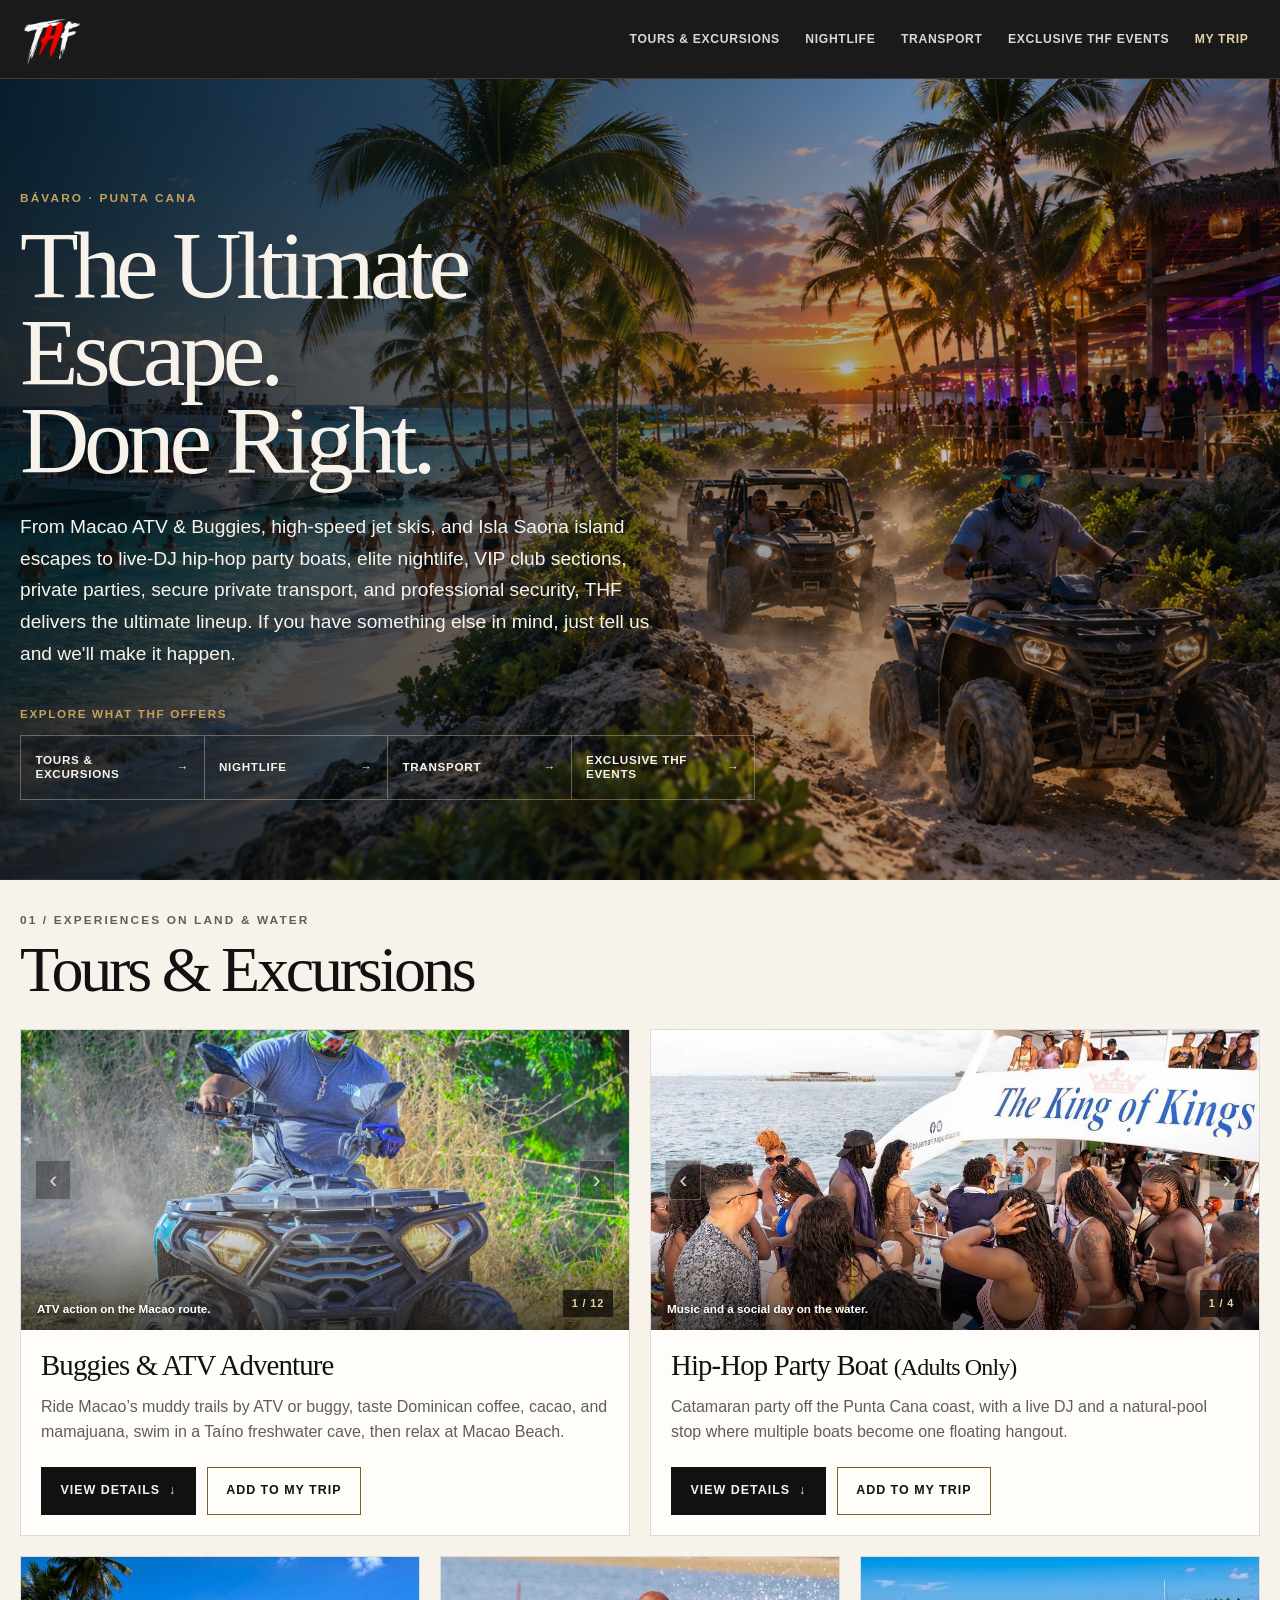
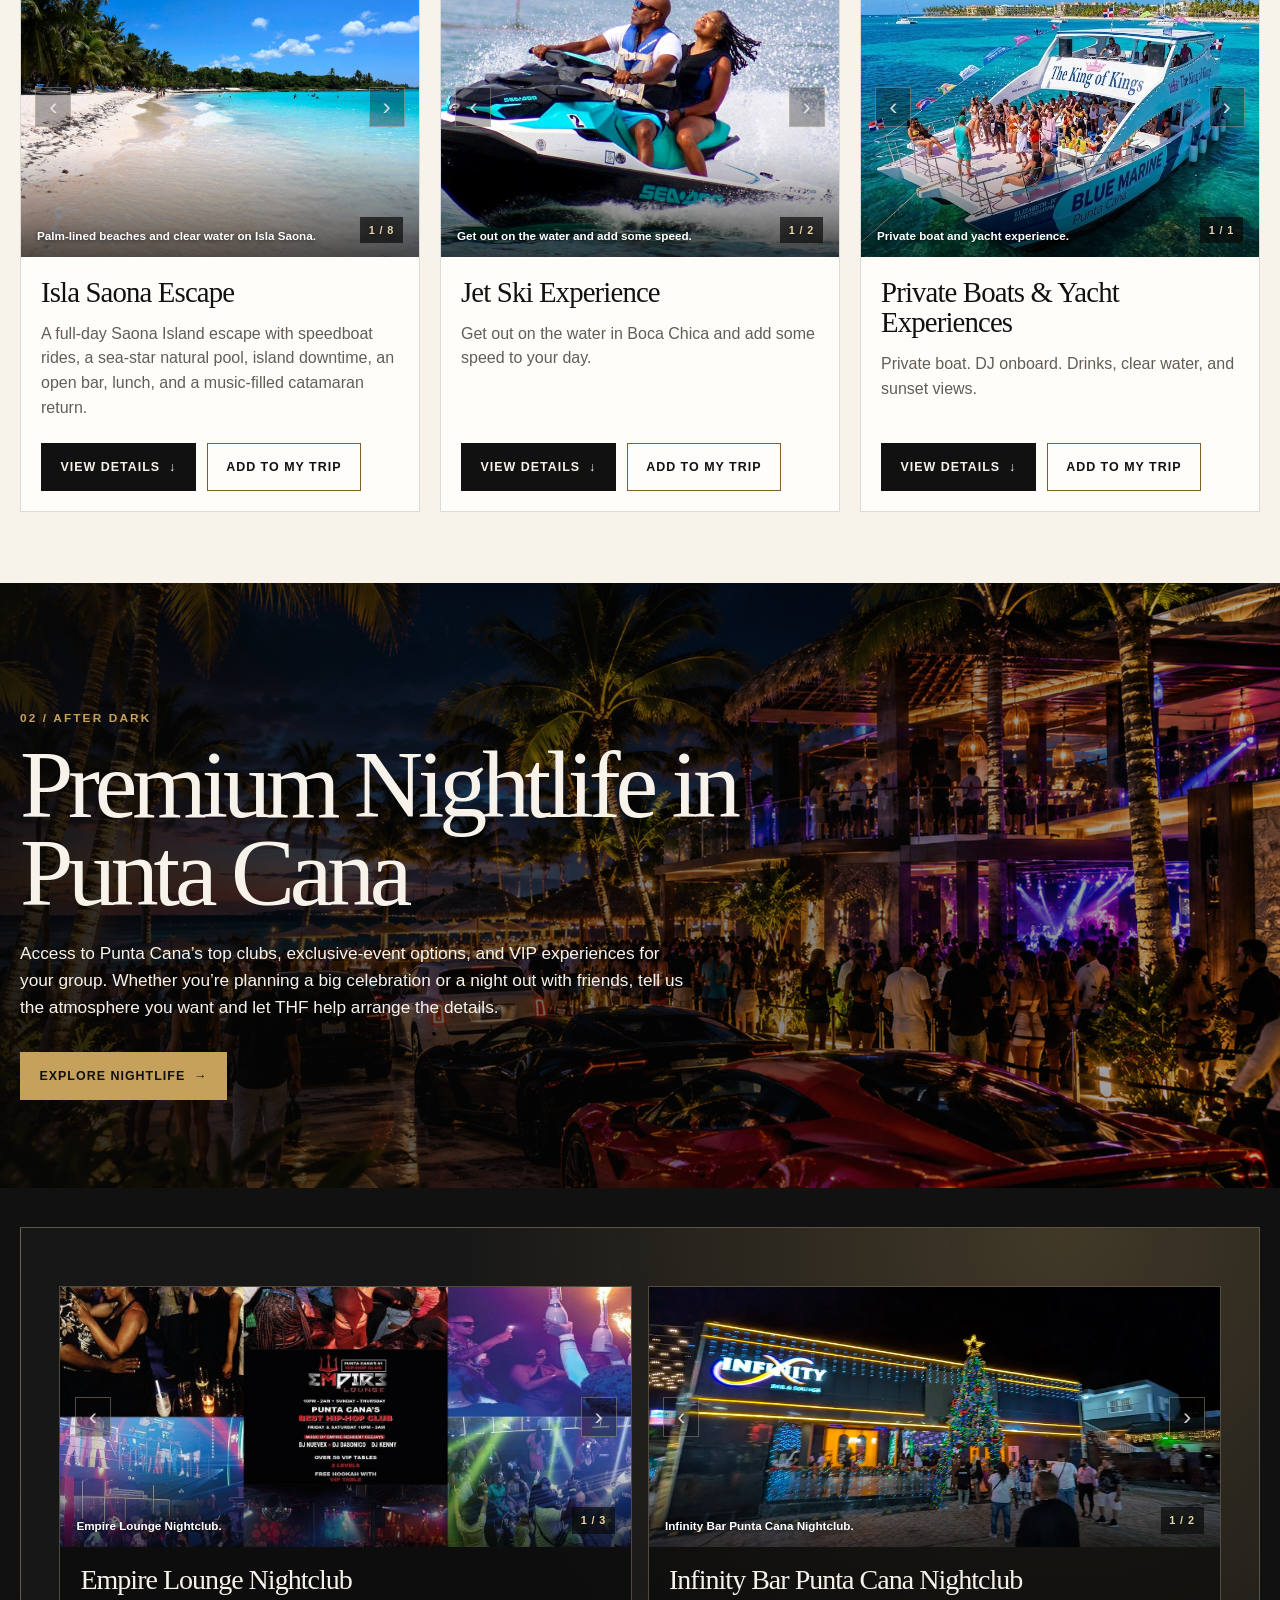
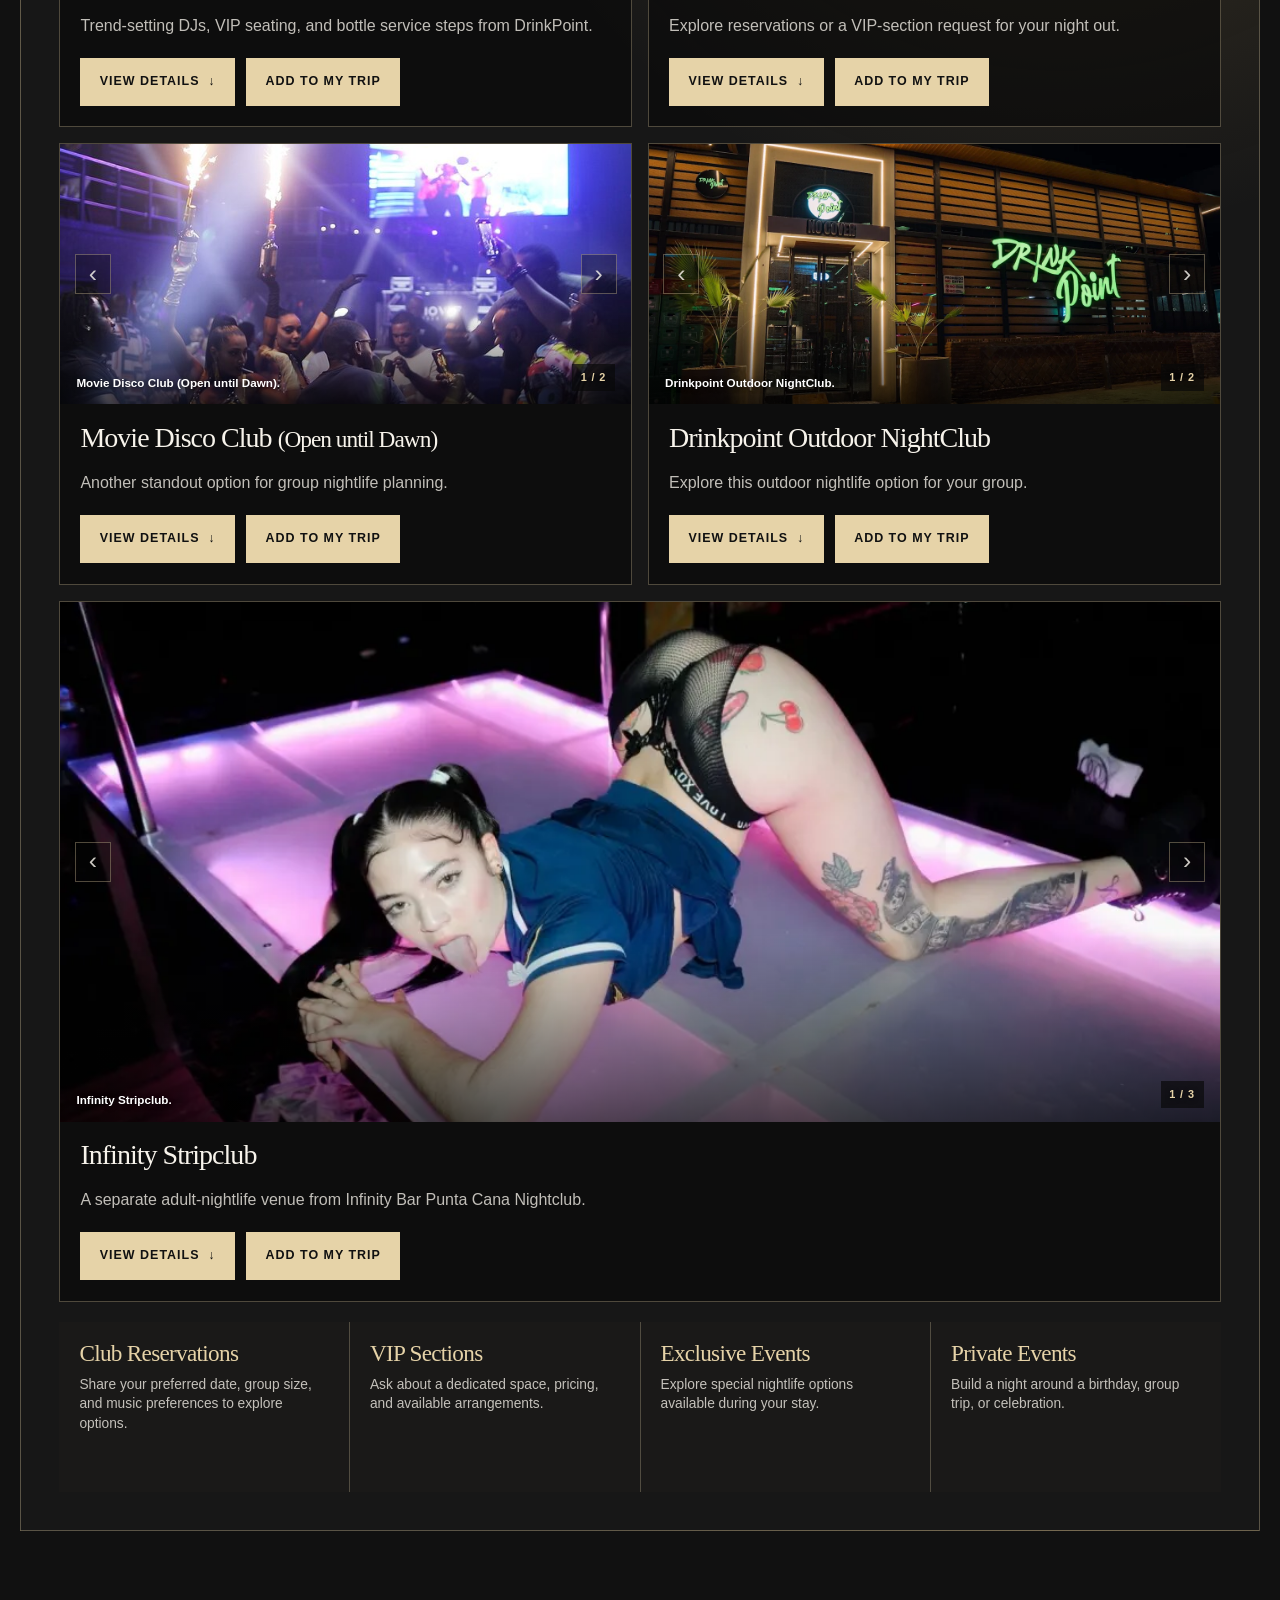
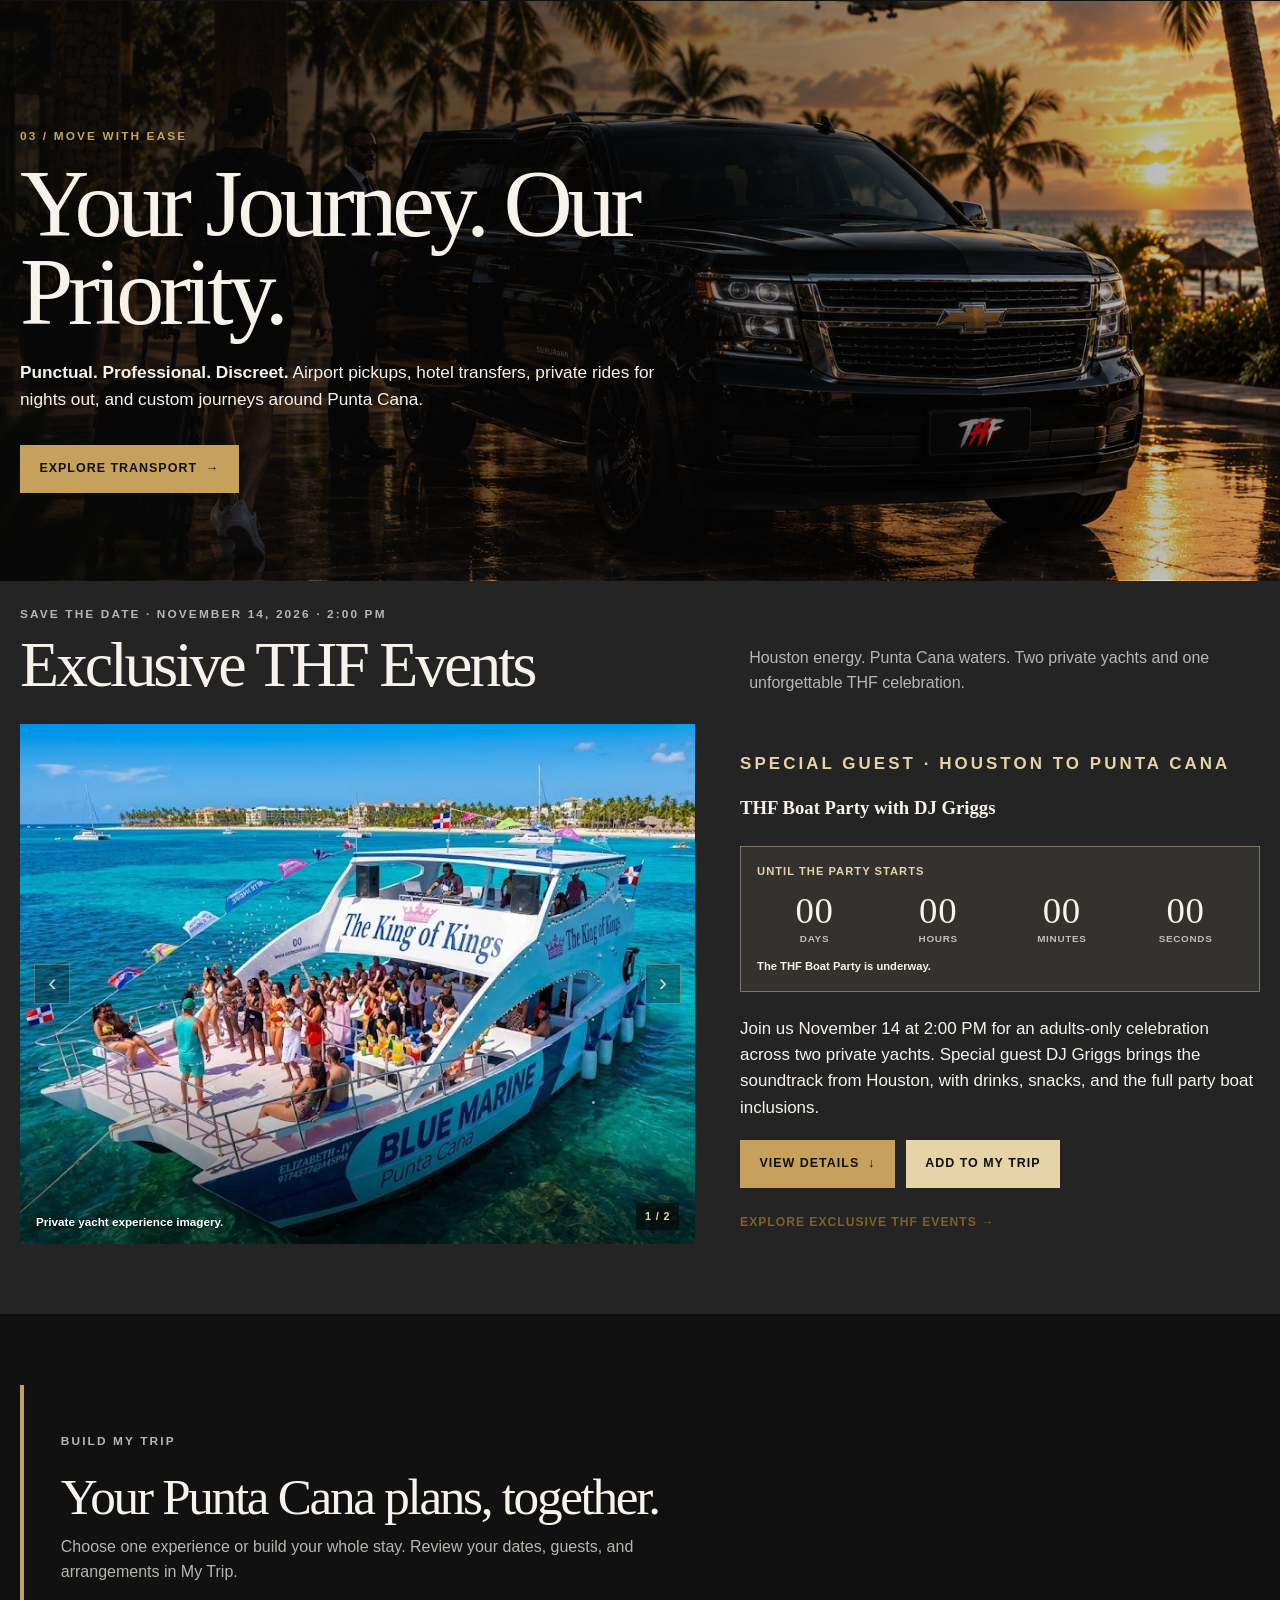
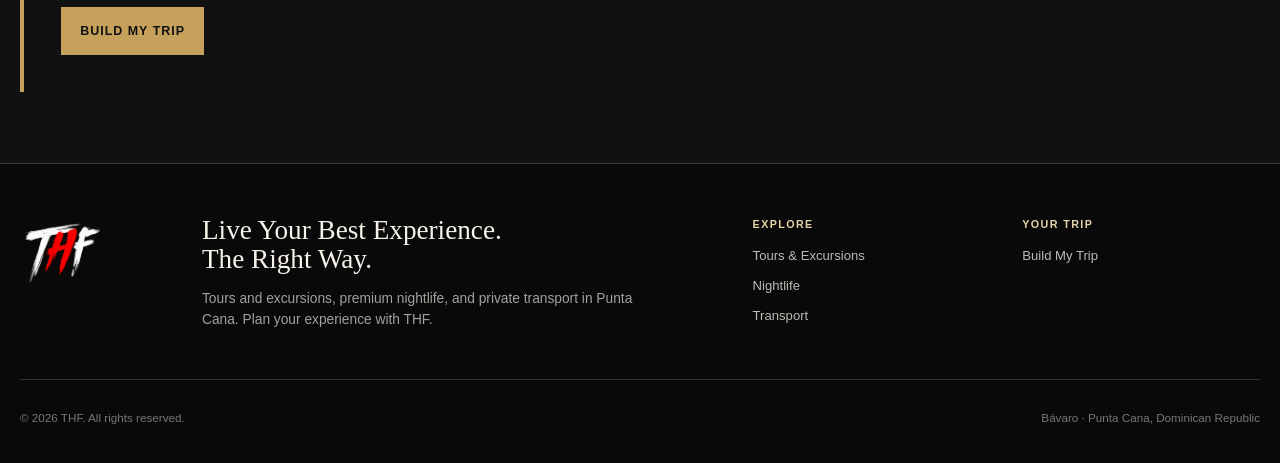
==== commit 88ff7d5e: "Add files via upload" ====
--- a/index.html
+++ b/index.html
@@ -156,7 +156,7 @@
         <div class="section-intro"><div><p class="eyebrow">Save the date · November 14, 2026 · 2:00 PM</p><h2 id="exclusive-events-heading">Exclusive THF Events</h2></div><p>Houston energy. Punta Cana waters. Two private yachts and one unforgettable THF celebration.</p></div>
         <div class="private-feature">
           <button class="experience-preview private-feature__visual" type="button" data-open-experience="thf-boat-party" aria-label="View THF Boat Party photos"><img src="public/images/PrivateYath.avif" alt="Private yacht on clear water" loading="lazy"></button>
-          <div class="private-feature__content"><p class="eyebrow">Special guest · Houston to Punta Cana</p><h3>THF Boat Party with DJ Griggs</h3><p>Join us November 14 at 2:00 PM for an adults-only celebration across two private yachts. Special guest DJ Griggs brings the soundtrack from Houston, with drinks, snacks, and the full party boat inclusions.</p><div class="event-countdown event-countdown--compact" data-event-countdown data-event-start="2026-11-14T14:00:00-04:00" aria-label="Countdown to THF Boat Party"><p>Until the party starts</p><div class="event-countdown__units" aria-live="polite"><span><strong data-countdown-days>—</strong>days</span><span><strong data-countdown-hours>—</strong>hours</span><span><strong data-countdown-minutes>—</strong>minutes</span><span><strong data-countdown-seconds>—</strong>seconds</span></div><p class="event-countdown__status" data-countdown-status></p></div><button class="button" type="button" data-open-experience="thf-boat-party">View details ↓</button><p><a class="card-link" href="events.html">Explore Exclusive THF Events →</a></p></div>
+          <div class="private-feature__content"><p class="eyebrow">Special guest · Houston to Punta Cana</p><h3>THF Boat Party with DJ Griggs</h3><div class="event-countdown event-countdown--compact" data-event-countdown data-event-start="2026-11-14T14:00:00-04:00" aria-label="Countdown to THF Boat Party"><p>Until the party starts</p><div class="event-countdown__units" aria-live="polite"><span><strong data-countdown-days>—</strong>days</span><span><strong data-countdown-hours>—</strong>hours</span><span><strong data-countdown-minutes>—</strong>minutes</span><span><strong data-countdown-seconds>—</strong>seconds</span></div><p class="event-countdown__status" data-countdown-status></p></div><p>Join us November 14 at 2:00 PM for an adults-only celebration across two private yachts. Special guest DJ Griggs brings the soundtrack from Houston, with drinks, snacks, and the full party boat inclusions.</p><button class="button" type="button" data-open-experience="thf-boat-party">View details ↓</button><p><a class="card-link" href="events.html">Explore Exclusive THF Events →</a></p></div>
         </div>
       </div>
     </section>
--- a/styles.css
+++ b/styles.css
@@ -440,6 +440,7 @@
 .event-countdown__units strong { color: var(--ivory); font-family: var(--display); font-size: clamp(1.5rem, 3vw, 2.3rem); font-weight: 400; line-height: 1; }
 .event-countdown__status:not(:empty) { margin-top: .7rem; color: var(--ivory); letter-spacing: normal; text-transform: none; }
 .event-countdown--compact { max-width: 520px; }
+.event-countdown--top { max-width: 620px; margin: 0 0 1.5rem; }
 @media (max-width: 440px) { .event-countdown__units { gap: .3rem; } .event-countdown { padding: .8rem; } }
 .feature-list { display: grid; grid-template-columns: repeat(2, minmax(0, 1fr)); gap: .9rem; margin: 2rem 0; padding: 0; list-style: none; }
 .feature-list li { min-height: 78px; padding: .95rem; border-top: 1px solid rgba(230,211,168,.35); color: var(--champagne); font-size: .86rem; }
